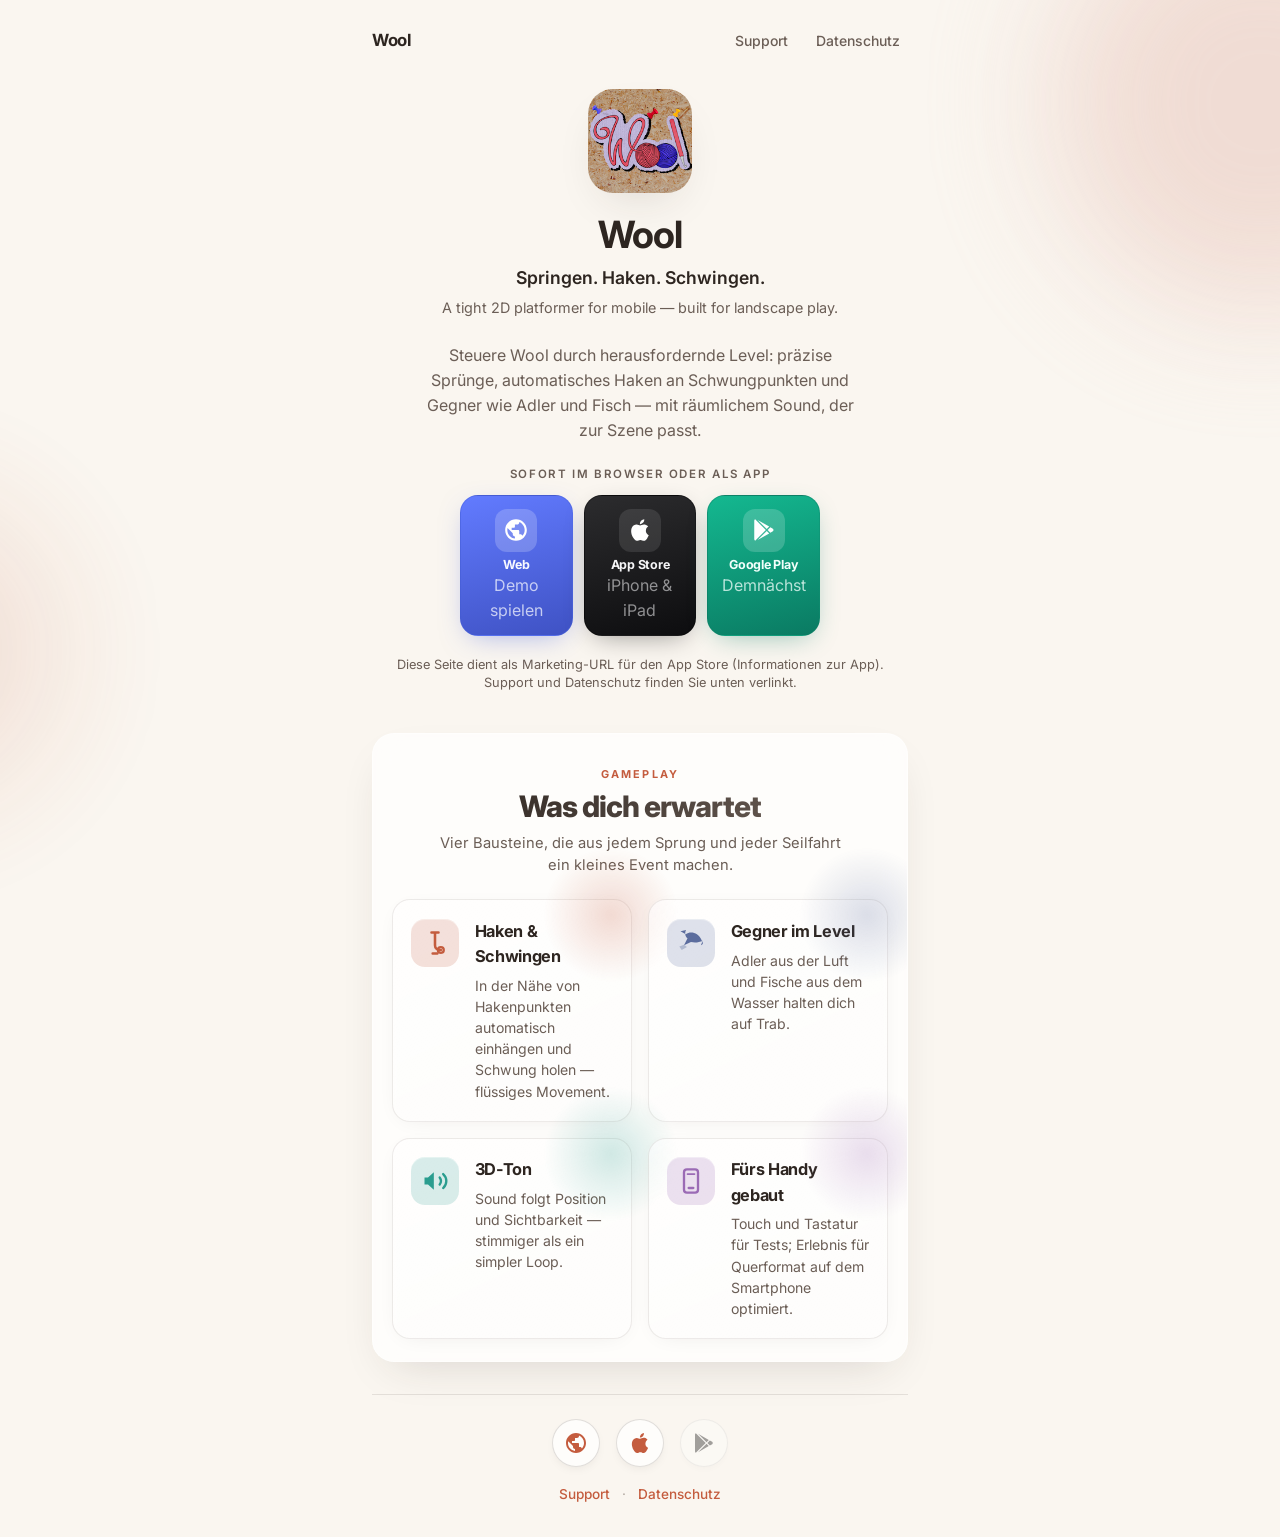
==== www/index.html @ fca40c14 "feat: ✨ Add initial marketing website structure and styles Introduced a new marketing website for th" ====
<!doctype html>
<html lang="de">
  <head>
    <meta charset="UTF-8" />
    <meta name="viewport" content="width=device-width, initial-scale=1.0" />
    <meta
      name="description"
      content="Wool — ein schneller 2D-Plattformer fürs Handy: springen, haken, schwingen. Offizielle Marketingseite mit Web-Demo, Support und Datenschutz."
    />
    <meta name="theme-color" content="#faf6f0" />
    <meta name="color-scheme" content="light dark" />
    <title>Wool — Mobile Plattformer</title>
    <link
      rel="canonical"
      href="https://wooly-wield-mobile-9b13c2.fh-muenster.io/"
    />
    <meta property="og:type" content="website" />
    <meta property="og:title" content="Wool — Mobile Plattformer" />
    <meta
      property="og:description"
      content="Springen, haken, schwingen: ein kompakter 2D-Plattformer für unterwegs — optimiert fürs Querformat."
    />
    <meta
      property="og:image"
      content="https://wooly-wield-mobile-9b13c2.fh-muenster.io/img/app-icon.png"
    />
    <meta
      property="og:url"
      content="https://wooly-wield-mobile-9b13c2.fh-muenster.io/"
    />
    <meta name="twitter:card" content="summary" />
    <link rel="icon" type="image/png" href="img/app-icon.png" />
    <link rel="apple-touch-icon" href="img/app-icon.png" />
    <link rel="preconnect" href="https://fonts.googleapis.com" />
    <link rel="preconnect" href="https://fonts.gstatic.com" crossorigin />
    <link
      href="https://fonts.googleapis.com/css2?family=Inter:wght@400;500;600;700&display=swap"
      rel="stylesheet"
    />
    <link rel="stylesheet" href="marketing.css" />
  </head>
  <body>
    <svg
      xmlns="http://www.w3.org/2000/svg"
      width="0"
      height="0"
      class="svg-defs"
      aria-hidden="true"
      focusable="false"
    >
      <symbol id="sym-web" viewBox="0 0 24 24">
        <path
          fill="currentColor"
          d="M12 2C6.48 2 2 6.48 2 12s4.48 10 10 10 10-4.48 10-10S17.52 2 12 2zm-1 17.93c-3.95-.49-7-3.85-7-7.93 0-.62.08-1.21.21-1.79L9 15v1c0 1.1.9 2 2 2v1.93zm6.9-2.54c-.26-.81-1-1.39-1.9-1.39h-1v-3c0-.55-.45-1-1-1H8v-2h2c.55 0 1-.45 1-1V7h2c1.1 0 2-.9 2-2v-.41c2.93 1.19 5 4.06 5 7.41 0 2.08-.8 3.97-2.1 5.39z"
        />
      </symbol>
      <symbol id="sym-apple" viewBox="0 0 24 24">
        <path
          fill="currentColor"
          d="M18.71 19.5c-.83 1.24-1.71 2.45-3.05 2.47-1.34.03-1.77-.79-3.29-.79-1.53 0-2 .77-3.27.82-1.31.05-2.3-1.32-3.14-2.53C4.25 17 2.94 12.45 4.7 9.39c.87-1.52 2.43-2.48 4.12-2.51 1.28-.02 2.5.87 3.29.87.78 0 2.26-1.07 3.81-.91.65.03 2.47.26 3.64 1.98-.09.06-2.17 1.28-2.15 3.81.03 3.02 2.65 4.03 2.68 4.04-.03.07-.42 1.44-1.38 2.83M13 3.5c.73-.83 1.94-1.46 2.94-1.5.13 1.17-.34 2.35-1.04 3.19-.69.85-1.83 1.51-2.95 1.42-.15-1.15.41-2.35 1.05-3.11z"
        />
      </symbol>
      <symbol id="sym-play" viewBox="0 0 24 24">
        <path
          fill="currentColor"
          d="M3 20.5V3.5C3 2.91 3.34 2.39 3.84 2.15L13.69 12 3.84 21.85C3.34 21.6 3 21.09 3 20.5zm13.81-5.38L6.05 21.34l8.49-8.49 2.27 2.27zm3.35-4.31c.34.27.59.69.59 1.19s-.22.9-.57 1.18l-2.29 1.32-2.5-2.5 2.5-2.5 2.27 1.31zM6.05 2.66l10.76 6.22-2.27 2.27-8.49-8.49z"
        />
      </symbol>
      <symbol id="sym-hook" viewBox="0 0 24 24">
        <path
          fill="none"
          stroke="currentColor"
          stroke-width="2.2"
          stroke-linecap="round"
          stroke-linejoin="round"
          d="M9 3h6M12 3v11c0 2.2 1.8 4 4 4h1M10 21h4"
        />
        <circle
          cx="17"
          cy="18"
          r="2.5"
          fill="none"
          stroke="currentColor"
          stroke-width="2"
        />
      </symbol>
      <symbol id="sym-bird" viewBox="0 0 24 24">
        <path
          fill="currentColor"
          d="M22 10c-3 1.5-6.5 2-10 1.2L6 14l3-6c-1.2-1-2-2.5-2-4.2 0-1.1.3-2.1.8-2.9L3 2l4.5 2.5C9 3.5 10.4 3 12 3c3.8 0 7 2.2 8.5 5.4.5 1 .9 2 1.5 2.9.6 1-.2 2.2-1.5 2.7z"
        />
        <path
          fill="currentColor"
          opacity="0.35"
          d="M2 15l4-1.5 2.5 2L4 18l-2-3z"
        />
      </symbol>
      <symbol id="sym-sound" viewBox="0 0 24 24">
        <path fill="currentColor" d="M11 4.5 6 9H3v6h3l5 4.5V4.5z" />
        <path
          fill="none"
          stroke="currentColor"
          stroke-width="2"
          stroke-linecap="round"
          d="M16 9a5 5 0 010 6M19 6a8 8 0 010 12"
        />
      </symbol>
      <symbol id="sym-phone" viewBox="0 0 24 24">
        <rect
          x="6"
          y="2"
          width="12"
          height="20"
          rx="2.5"
          fill="none"
          stroke="currentColor"
          stroke-width="2"
        />
        <line
          x1="10"
          y1="18"
          x2="14"
          y2="18"
          stroke="currentColor"
          stroke-width="2"
          stroke-linecap="round"
        />
        <line
          x1="9"
          y1="6"
          x2="15"
          y2="6"
          stroke="currentColor"
          stroke-width="1.5"
          stroke-linecap="round"
        />
      </symbol>
    </svg>
    <div class="bg-orbs" aria-hidden="true">
      <span class="orb"></span>
      <span class="orb"></span>
    </div>
    <div class="wrap">
      <header class="site-header">
        <span class="brand">Wool</span>
        <nav class="nav-mini" aria-label="Kurznavigation">
          <a href="/support-info/">Support</a>
          <a href="/privacy-policy/">Datenschutz</a>
        </nav>
      </header>

      <main>
        <section class="hero" aria-labelledby="hero-title">
          <img
            class="hero-icon"
            src="img/app-icon.png"
            width="180"
            height="180"
            alt="Wool App-Symbol"
          />
          <h1 id="hero-title">Wool</h1>
          <p class="tagline">Springen. Haken. Schwingen.</p>
          <p class="sub-en">
            A tight 2D platformer for mobile — built for landscape play.
          </p>
          <p class="lead">
            Steuere Wool durch herausfordernde Level: präzise Sprünge,
            automatisches Haken an Schwungpunkten und Gegner wie Adler und Fisch
            — mit räumlichem Sound, der zur Szene passt.
          </p>
          <div
            class="platform-strip"
            role="group"
            aria-label="Wool spielen oder laden"
          >
            <p class="platform-strip__caption">
              Sofort im Browser oder als App
            </p>
            <div class="platform-strip__grid">
              <a class="platform-tile platform-tile--web" href="/demo/">
                <span class="platform-tile__icon" aria-hidden="true">
                  <svg width="26" height="26" viewBox="0 0 24 24">
                    <use href="#sym-web" />
                  </svg>
                </span>
                <span class="platform-tile__name">Web</span>
                <span class="platform-tile__hint">Demo spielen</span>
              </a>
              <a
                class="platform-tile platform-tile--ios"
                href="https://apps.apple.com/de/app/wool/id6758386581"
                rel="noopener noreferrer"
                target="_blank"
                aria-label="Wool im App Store (öffnet neues Fenster)"
              >
                <span class="platform-tile__icon" aria-hidden="true">
                  <svg width="26" height="26" viewBox="0 0 24 24">
                    <use href="#sym-apple" />
                  </svg>
                </span>
                <span class="platform-tile__name">App Store</span>
                <span class="platform-tile__hint">iPhone &amp; iPad</span>
              </a>
              <button
                type="button"
                class="platform-tile platform-tile--play js-play-soon"
                aria-label="Google Play: demnächst verfügbar"
              >
                <span class="platform-tile__icon" aria-hidden="true">
                  <svg width="26" height="26" viewBox="0 0 24 24">
                    <use href="#sym-play" />
                  </svg>
                </span>
                <span class="platform-tile__name">Google Play</span>
                <span class="platform-tile__hint">Demnächst</span>
              </button>
            </div>
          </div>
          <p class="store-note">
            Diese Seite dient als Marketing-URL für den App Store (Informationen
            zur App). Support und Datenschutz finden Sie unten verlinkt.
          </p>
        </section>

        <section
          class="section features-section"
          aria-labelledby="features-title"
        >
          <header class="features-head">
            <span class="features-kicker">Gameplay</span>
            <h2 id="features-title">Was dich erwartet</h2>
            <p class="features-lead">
              Vier Bausteine, die aus jedem Sprung und jeder Seilfahrt ein
              kleines Event machen.
            </p>
          </header>
          <ul class="feature-grid">
            <li class="feature-card feature-card--swing">
              <div class="feature-card__glow" aria-hidden="true"></div>
              <div class="feature-card__icon" aria-hidden="true">
                <svg width="28" height="28" viewBox="0 0 24 24">
                  <use href="#sym-hook" />
                </svg>
              </div>
              <div class="feature-card__body">
                <h3>Haken &amp; Schwingen</h3>
                <p>
                  In der Nähe von Hakenpunkten automatisch einhängen und Schwung
                  holen — flüssiges Movement.
                </p>
              </div>
            </li>
            <li class="feature-card feature-card--foe">
              <div class="feature-card__glow" aria-hidden="true"></div>
              <div class="feature-card__icon" aria-hidden="true">
                <svg width="28" height="28" viewBox="0 0 24 24">
                  <use href="#sym-bird" />
                </svg>
              </div>
              <div class="feature-card__body">
                <h3>Gegner im Level</h3>
                <p>
                  Adler aus der Luft und Fische aus dem Wasser halten dich auf
                  Trab.
                </p>
              </div>
            </li>
            <li class="feature-card feature-card--audio">
              <div class="feature-card__glow" aria-hidden="true"></div>
              <div class="feature-card__icon" aria-hidden="true">
                <svg width="28" height="28" viewBox="0 0 24 24">
                  <use href="#sym-sound" />
                </svg>
              </div>
              <div class="feature-card__body">
                <h3>3D-Ton</h3>
                <p>
                  Sound folgt Position und Sichtbarkeit — stimmiger als ein
                  simpler Loop.
                </p>
              </div>
            </li>
            <li class="feature-card feature-card--touch">
              <div class="feature-card__glow" aria-hidden="true"></div>
              <div class="feature-card__icon" aria-hidden="true">
                <svg width="28" height="28" viewBox="0 0 24 24">
                  <use href="#sym-phone" />
                </svg>
              </div>
              <div class="feature-card__body">
                <h3>Fürs Handy gebaut</h3>
                <p>
                  Touch und Tastatur für Tests; Erlebnis für Querformat auf dem
                  Smartphone optimiert.
                </p>
              </div>
            </li>
          </ul>
        </section>
      </main>

      <footer class="site-footer">
        <nav class="footer-stores" aria-label="Demo und Stores">
          <a class="footer-icon-link" href="/demo/" aria-label="Web-Demo">
            <svg width="24" height="24" viewBox="0 0 24 24" aria-hidden="true">
              <use href="#sym-web" />
            </svg>
          </a>
          <a
            class="footer-icon-link"
            href="https://apps.apple.com/de/app/wool/id6758386581"
            rel="noopener noreferrer"
            target="_blank"
            aria-label="App Store"
          >
            <svg width="24" height="24" viewBox="0 0 24 24" aria-hidden="true">
              <use href="#sym-apple" />
            </svg>
          </a>
          <button
            type="button"
            class="footer-icon-link footer-icon-link--disabled js-play-soon"
            aria-label="Google Play: demnächst"
          >
            <svg width="24" height="24" viewBox="0 0 24 24" aria-hidden="true">
              <use href="#sym-play" />
            </svg>
          </button>
        </nav>
        <p class="footer-meta">
          <a href="/support-info/">Support</a>
          <span class="sep">·</span>
          <a href="/privacy-policy/">Datenschutz</a>
        </p>
      </footer>
    </div>

    <dialog id="play-soon-pop" class="popover-soon">
      <p class="popover-soon__title">Coming soon</p>
      <p class="popover-soon__text">
        Die Android-Version auf Google Play folgt.
      </p>
      <form method="dialog">
        <button type="submit" class="btn btn-primary popover-soon__close">
          OK
        </button>
      </form>
    </dialog>
    <script>
      (function () {
        var dlg = document.getElementById("play-soon-pop");
        if (!dlg || typeof dlg.showModal !== "function") return;
        document.querySelectorAll(".js-play-soon").forEach(function (btn) {
          btn.addEventListener("click", function () {
            dlg.showModal();
          });
        });
      })();
    </script>
  </body>
</html>
---- www/marketing.css ----
:root {
    --wool-cream: #faf6f0;
    --wool-blush: #f3e8dc;
    --wool-rose: #e8c4b8;
    --wool-deep: #2d2520;
    --wool-muted: #6b5e56;
    --accent: #c45c3e;
    --accent-soft: rgba(196, 92, 62, 0.12);
    --card-bg: rgba(255, 255, 255, 0.72);
    --orb-a: rgba(232, 196, 184, 0.55);
    --orb-b: rgba(196, 92, 62, 0.15);
    --font: "Inter", -apple-system, BlinkMacSystemFont, "Segoe UI", Roboto, Helvetica, Arial, sans-serif;
    --radius-lg: 22px;
    --radius-md: 14px;
    --shadow: 0 18px 48px -20px rgba(45, 37, 32, 0.18);
    --content-max: 36rem;
    --tap-min: 2.75rem;
}

@media (prefers-color-scheme: dark) {
    :root {
        --wool-cream: #1a1614;
        --wool-blush: #252019;
        --wool-rose: #3d322c;
        --wool-deep: #f2ebe4;
        --wool-muted: #a8988e;
        --accent: #e07a5f;
        --accent-soft: rgba(224, 122, 95, 0.15);
        --card-bg: rgba(40, 34, 30, 0.75);
        --orb-a: rgba(224, 122, 95, 0.12);
        --orb-b: rgba(255, 220, 200, 0.06);
        --shadow: 0 20px 50px -18px rgba(0, 0, 0, 0.45);
    }
}

*,
*::before,
*::after {
    box-sizing: border-box;
}

html {
    scroll-behavior: smooth;
}

@media (prefers-reduced-motion: reduce) {
    html {
        scroll-behavior: auto;
    }

    .bg-orbs .orb {
        animation: none;
    }
}

body {
    margin: 0;
    font-family: var(--font);
    color: var(--wool-deep);
    background: var(--wool-cream);
    min-height: 100vh;
    line-height: 1.55;
    -webkit-font-smoothing: antialiased;
}

.bg-orbs {
    position: fixed;
    inset: 0;
    z-index: 0;
    overflow: hidden;
    pointer-events: none;
}

.bg-orbs .orb {
    position: absolute;
    border-radius: 50%;
    filter: blur(64px);
    opacity: 0.9;
}

.bg-orbs .orb:nth-child(1) {
    width: min(90vw, 420px);
    height: min(90vw, 420px);
    background: var(--orb-a);
    top: -12%;
    right: -15%;
}

.bg-orbs .orb:nth-child(2) {
    width: min(70vw, 320px);
    height: min(70vw, 320px);
    background: var(--orb-b);
    bottom: 10%;
    left: -20%;
}

@media (prefers-reduced-motion: no-preference) {
    .bg-orbs .orb:nth-child(1) {
        animation: drift 22s ease-in-out infinite alternate;
    }

    .bg-orbs .orb:nth-child(2) {
        animation: drift 28s ease-in-out infinite alternate-reverse;
    }
}

@keyframes drift {
    from {
        transform: translate(0, 0) scale(1);
    }

    to {
        transform: translate(24px, 18px) scale(1.05);
    }
}

.wrap {
    position: relative;
    z-index: 1;
    max-width: var(--content-max);
    margin: 0 auto;
    padding: max(1.25rem, env(safe-area-inset-top)) 1.25rem max(2rem, env(safe-area-inset-bottom));
}

.site-header {
    display: flex;
    align-items: center;
    justify-content: space-between;
    gap: 1rem;
    margin-bottom: 2rem;
    padding-top: 0.25rem;
}

.brand {
    font-weight: 700;
    font-size: 1.05rem;
    letter-spacing: -0.02em;
    color: var(--wool-deep);
}

.nav-mini {
    display: flex;
    gap: 0.75rem;
    flex-wrap: wrap;
    justify-content: flex-end;
}

.nav-mini a {
    font-size: 0.875rem;
    font-weight: 500;
    color: var(--wool-muted);
    text-decoration: none;
    padding: 0.35rem 0.5rem;
    border-radius: 8px;
}

.nav-mini a:hover,
.nav-mini a:focus-visible {
    color: var(--accent);
    background: var(--accent-soft);
    outline: none;
}

.hero {
    text-align: center;
    margin-bottom: 2.5rem;
}

.hero-icon {
    width: 104px;
    height: 104px;
    border-radius: 24%;
    box-shadow: var(--shadow), 0 0 0 1px rgba(255, 255, 255, 0.35) inset;
    margin: 0 auto 1.25rem;
    display: block;
    object-fit: cover;
}

.hero h1 {
    margin: 0 0 0.5rem;
    font-size: clamp(1.85rem, 5.5vw, 2.35rem);
    font-weight: 700;
    letter-spacing: -0.03em;
    line-height: 1.15;
}

.hero .tagline {
    margin: 0 0 0.35rem;
    font-size: 1.1rem;
    font-weight: 600;
    color: var(--wool-deep);
}

.hero .sub-en {
    margin: 0 0 1.5rem;
    font-size: 0.9rem;
    color: var(--wool-muted);
    font-weight: 400;
}

.hero .lead {
    margin: 0 auto 1.5rem;
    max-width: 28rem;
    font-size: 1rem;
    color: var(--wool-muted);
}

.platform-strip {
    width: 100%;
    max-width: 22.5rem;
    margin: 0 auto;
}

.platform-strip__caption {
    margin: 0 0 0.65rem;
    text-align: center;
    font-size: 0.72rem;
    font-weight: 600;
    letter-spacing: 0.14em;
    text-transform: uppercase;
    color: var(--wool-muted);
}

.platform-strip__grid {
    display: grid;
    grid-template-columns: repeat(3, minmax(0, 1fr));
    gap: 0.55rem;
}

@media (min-width: 380px) {
    .platform-strip__grid {
        gap: 0.7rem;
    }
}

.platform-tile {
    position: relative;
    display: flex;
    flex-direction: column;
    align-items: center;
    justify-content: flex-start;
    text-align: center;
    min-height: 6.75rem;
    padding: 0.85rem 0.35rem 0.75rem;
    border-radius: 18px;
    text-decoration: none;
    font: inherit;
    cursor: pointer;
    transition: transform 0.18s ease, box-shadow 0.18s ease, border-color 0.18s ease;
}

.platform-tile:hover {
    transform: translateY(-2px);
}

.platform-tile:focus-visible {
    outline: 2px solid var(--accent);
    outline-offset: 3px;
}

.platform-tile--web {
    border: 1px solid rgba(72, 98, 220, 0.45);
    background: linear-gradient(165deg, #627bff 0%, #3f52c4 100%);
    color: #f8f9ff;
    box-shadow: 0 8px 28px -10px rgba(72, 98, 220, 0.5);
}

.platform-tile--web:hover {
    box-shadow: 0 14px 34px -8px rgba(72, 98, 220, 0.55);
    border-color: rgba(255, 255, 255, 0.35);
}

.platform-tile--web .platform-tile__hint {
    color: rgba(248, 249, 255, 0.72);
}

.platform-tile--web .platform-tile__icon {
    background: rgba(255, 255, 255, 0.2);
    color: #fff;
}

.platform-tile--ios {
    border: 1px solid rgba(0, 0, 0, 0.35);
    background: linear-gradient(165deg, #2c2c2e 0%, #0d0d0f 100%);
    color: #f5f5f7;
    box-shadow: 0 8px 28px -10px rgba(0, 0, 0, 0.45);
}

.platform-tile--ios:hover {
    border-color: rgba(255, 255, 255, 0.2);
    box-shadow: 0 14px 36px -8px rgba(0, 0, 0, 0.55);
}

.platform-tile--ios .platform-tile__hint {
    color: rgba(245, 245, 247, 0.55);
}

.platform-tile--ios .platform-tile__icon {
    background: rgba(255, 255, 255, 0.1);
    color: #fff;
}

.platform-tile--play {
    border: 1px solid rgba(14, 130, 102, 0.45);
    background: linear-gradient(165deg, #14b890 0%, #0a7a62 100%);
    color: #f2fffb;
    box-shadow: 0 8px 28px -10px rgba(10, 122, 98, 0.48);
}

.platform-tile--play:hover {
    box-shadow: 0 14px 34px -8px rgba(10, 122, 98, 0.55);
    border-color: rgba(255, 255, 255, 0.32);
}

.platform-tile--play .platform-tile__hint {
    color: rgba(242, 255, 251, 0.75);
}

.platform-tile--play .platform-tile__icon {
    background: rgba(255, 255, 255, 0.18);
    color: #fff;
}

@media (prefers-color-scheme: dark) {
    .platform-tile--web {
        border-color: rgba(130, 155, 255, 0.35);
        background: linear-gradient(165deg, #556dff 0%, #3849b8 100%);
        box-shadow: 0 10px 32px -10px rgba(40, 60, 180, 0.55);
    }

    .platform-tile--play {
        border-color: rgba(46, 200, 160, 0.4);
        background: linear-gradient(165deg, #16c498 0%, #0a8f72 100%);
        box-shadow: 0 10px 32px -10px rgba(8, 100, 80, 0.5);
    }
}

.platform-tile__icon {
    display: flex;
    align-items: center;
    justify-content: center;
    width: 2.65rem;
    height: 2.65rem;
    margin-bottom: 0.4rem;
    border-radius: 12px;
}

.platform-tile__icon svg {
    display: block;
}

.platform-tile__name {
    display: block;
    font-size: 0.78rem;
    font-weight: 700;
    letter-spacing: -0.02em;
    line-height: 1.2;
}

button.platform-tile {
    appearance: none;
    -webkit-appearance: none;
}

.btn {
    display: inline-flex;
    align-items: center;
    justify-content: center;
    min-height: var(--tap-min);
    padding: 0.65rem 1.35rem;
    font-family: inherit;
    font-size: 1rem;
    font-weight: 600;
    border-radius: var(--radius-md);
    text-decoration: none;
    border: none;
    cursor: pointer;
    transition: transform 0.15s ease, box-shadow 0.15s ease, background 0.15s ease;
}

.btn:focus-visible {
    outline: 2px solid var(--accent);
    outline-offset: 3px;
}

.btn-primary {
    background: var(--accent);
    color: #fff;
    box-shadow: 0 8px 24px -8px rgba(196, 92, 62, 0.55);
}

.btn-primary:hover {
    filter: brightness(1.06);
    transform: translateY(-1px);
}

.btn-secondary {
    background: var(--card-bg);
    color: var(--wool-deep);
    border: 1px solid rgba(107, 94, 86, 0.2);
    backdrop-filter: blur(10px);
}

.btn-secondary:hover {
    border-color: var(--accent);
    color: var(--accent);
}

.popover-soon {
    max-width: min(90vw, 300px);
    padding: 1.35rem 1.25rem 1.25rem;
    border: none;
    border-radius: var(--radius-md);
    box-shadow: var(--shadow);
    background: var(--card-bg);
    color: var(--wool-deep);
    margin: auto;
}

.popover-soon::backdrop {
    background: rgba(0, 0, 0, 0.42);
}

.popover-soon__title {
    margin: 0 0 0.5rem;
    font-size: 1.2rem;
    font-weight: 700;
    letter-spacing: -0.02em;
}

.popover-soon__text {
    margin: 0 0 1.15rem;
    font-size: 0.95rem;
    color: var(--wool-muted);
    line-height: 1.45;
}

.popover-soon form {
    margin: 0;
}

.popover-soon__close {
    width: 100%;
}

.svg-defs {
    position: absolute;
    width: 0;
    height: 0;
    overflow: hidden;
}

.section {
    background: var(--card-bg);
    backdrop-filter: blur(14px);
    border-radius: var(--radius-lg);
    padding: 1.5rem 1.35rem;
    margin-bottom: 1.25rem;
    box-shadow: var(--shadow);
    border: 1px solid rgba(255, 255, 255, 0.45);
}

@media (prefers-color-scheme: dark) {
    .section {
        border-color: rgba(255, 255, 255, 0.06);
    }
}

.features-section {
    padding: 1.65rem 1.2rem 1.35rem;
    overflow: hidden;
}

.features-head {
    text-align: center;
    margin-bottom: 1.45rem;
    max-width: 26rem;
    margin-left: auto;
    margin-right: auto;
}

.features-kicker {
    display: inline-block;
    font-size: 0.68rem;
    font-weight: 700;
    letter-spacing: 0.2em;
    text-transform: uppercase;
    color: var(--accent);
    margin-bottom: 0.45rem;
}

.features-head h2 {
    margin: 0 0 0.55rem;
    font-size: clamp(1.45rem, 4.5vw, 1.85rem);
    font-weight: 800;
    letter-spacing: -0.035em;
    line-height: 1.12;
    background: linear-gradient(120deg, var(--wool-deep) 0%, var(--wool-muted) 100%);
    -webkit-background-clip: text;
    background-clip: text;
    color: transparent;
}

@media (prefers-color-scheme: dark) {
    .features-head h2 {
        background: linear-gradient(120deg, #fff 0%, var(--wool-muted) 100%);
        -webkit-background-clip: text;
        background-clip: text;
    }
}

.features-lead {
    margin: 0;
    font-size: 0.92rem;
    line-height: 1.5;
    color: var(--wool-muted);
}

.feature-grid {
    list-style: none;
    margin: 0;
    padding: 0;
    display: grid;
    gap: 0.85rem;
    grid-template-columns: 1fr;
}

@media (min-width: 520px) {
    .feature-grid {
        grid-template-columns: 1fr 1fr;
        gap: 1rem;
    }
}

.feature-card {
    --card-accent: var(--accent);
    --card-accent-soft: var(--accent-soft);
    position: relative;
    display: flex;
    gap: 1rem;
    align-items: flex-start;
    padding: 1.15rem 1.1rem 1.2rem;
    border-radius: 18px;
    border: 1px solid rgba(107, 94, 86, 0.12);
    background: linear-gradient(155deg, rgba(255, 255, 255, 0.55) 0%, rgba(255, 255, 255, 0.12) 100%);
    box-shadow: 0 4px 24px -12px rgba(45, 37, 32, 0.12);
    transition: transform 0.2s ease, box-shadow 0.2s ease, border-color 0.2s ease;
}

@media (prefers-color-scheme: dark) {
    .feature-card {
        border-color: rgba(255, 255, 255, 0.08);
        background: linear-gradient(155deg, rgba(50, 44, 40, 0.9) 0%, rgba(30, 26, 24, 0.5) 100%);
        box-shadow: 0 8px 32px -16px rgba(0, 0, 0, 0.35);
    }
}

.feature-card--swing {
    --card-accent: #c45c3e;
    --card-accent-soft: rgba(196, 92, 62, 0.18);
}

.feature-card--foe {
    --card-accent: #5c6d9e;
    --card-accent-soft: rgba(92, 109, 158, 0.2);
}

.feature-card--audio {
    --card-accent: #2a9d8f;
    --card-accent-soft: rgba(42, 157, 143, 0.18);
}

.feature-card--touch {
    --card-accent: #9b6bb5;
    --card-accent-soft: rgba(155, 107, 181, 0.2);
}

@media (prefers-color-scheme: dark) {
    .feature-card--swing {
        --card-accent: #e07a5f;
        --card-accent-soft: rgba(224, 122, 95, 0.2);
    }

    .feature-card--foe {
        --card-accent: #8fa3d9;
        --card-accent-soft: rgba(143, 163, 217, 0.18);
    }

    .feature-card--audio {
        --card-accent: #4ecdc4;
        --card-accent-soft: rgba(78, 205, 196, 0.15);
    }

    .feature-card--touch {
        --card-accent: #c9a0dc;
        --card-accent-soft: rgba(201, 160, 220, 0.18);
    }
}

.feature-card__glow {
    position: absolute;
    pointer-events: none;
    width: 140px;
    height: 140px;
    top: -55px;
    right: -50px;
    background: radial-gradient(circle at center, var(--card-accent) 0%, transparent 68%);
    opacity: 0.22;
    filter: blur(2px);
}

.feature-card:hover {
    transform: translateY(-3px);
    box-shadow: 0 14px 36px -14px rgba(45, 37, 32, 0.18);
    border-color: color-mix(in srgb, var(--card-accent) 35%, transparent);
}

@media (prefers-color-scheme: dark) {
    .feature-card:hover {
        box-shadow: 0 18px 40px -12px rgba(0, 0, 0, 0.45);
    }
}

.feature-card__icon {
    flex-shrink: 0;
    width: 3rem;
    height: 3rem;
    border-radius: 14px;
    display: flex;
    align-items: center;
    justify-content: center;
    background: var(--card-accent-soft);
    color: var(--card-accent);
    box-shadow: inset 0 1px 0 rgba(255, 255, 255, 0.35);
}

@media (prefers-color-scheme: dark) {
    .feature-card__icon {
        box-shadow: inset 0 1px 0 rgba(255, 255, 255, 0.06);
    }
}

.feature-card__icon svg {
    display: block;
}

.feature-card__body {
    min-width: 0;
}

.feature-card__body h3 {
    margin: 0 0 0.35rem;
    font-size: 1.02rem;
    font-weight: 700;
    letter-spacing: -0.02em;
    color: var(--wool-deep);
}

.feature-card__body p {
    margin: 0;
    font-size: 0.88rem;
    line-height: 1.5;
    color: var(--wool-muted);
}

.store-note {
    margin: 1.25rem 0 0;
    font-size: 0.8rem;
    color: var(--wool-muted);
    text-align: center;
    line-height: 1.45;
}

.site-footer {
    display: flex;
    flex-direction: column;
    align-items: center;
    margin-top: 2rem;
    padding-top: 1.5rem;
    border-top: 1px solid rgba(107, 94, 86, 0.15);
    text-align: center;
    font-size: 0.85rem;
    color: var(--wool-muted);
}

.footer-stores {
    display: flex;
    flex-wrap: wrap;
    align-items: center;
    justify-content: center;
    gap: 1rem;
    margin-bottom: 1.1rem;
}

.footer-icon-link {
    display: inline-flex;
    align-items: center;
    justify-content: center;
    width: 3rem;
    height: 3rem;
    padding: 0;
    border-radius: 50%;
    background: var(--card-bg);
    border: 1px solid rgba(107, 94, 86, 0.2);
    color: var(--wool-deep);
    text-decoration: none;
    box-shadow: 0 4px 14px -8px rgba(45, 37, 32, 0.2);
    transition: border-color 0.15s ease, color 0.15s ease, transform 0.15s ease;
}

.footer-icon-link:hover {
    border-color: var(--accent);
    color: var(--accent);
    transform: translateY(-2px);
}

.footer-icon-link:focus-visible {
    outline: 2px solid var(--accent);
    outline-offset: 3px;
}

.footer-icon-link svg {
    display: block;
}

.footer-icon-link--disabled {
    opacity: 0.42;
    filter: grayscale(1);
    cursor: pointer;
    font: inherit;
}

.footer-icon-link--disabled:hover {
    opacity: 0.58;
    color: var(--wool-muted);
    transform: none;
}

.footer-meta {
    margin: 0;
    width: 100%;
    text-align: center;
}

.site-footer a {
    color: var(--accent);
    font-weight: 500;
    text-decoration: none;
}

.site-footer a:hover {
    text-decoration: underline;
}

.site-footer .sep {
    margin: 0 0.5rem;
    opacity: 0.5;
}

@media (prefers-reduced-motion: reduce) {
    .btn:hover,
    .btn-primary:hover,
    .footer-icon-link:hover,
    .feature-card:hover,
    .platform-tile:hover {
        transform: none;
    }
}
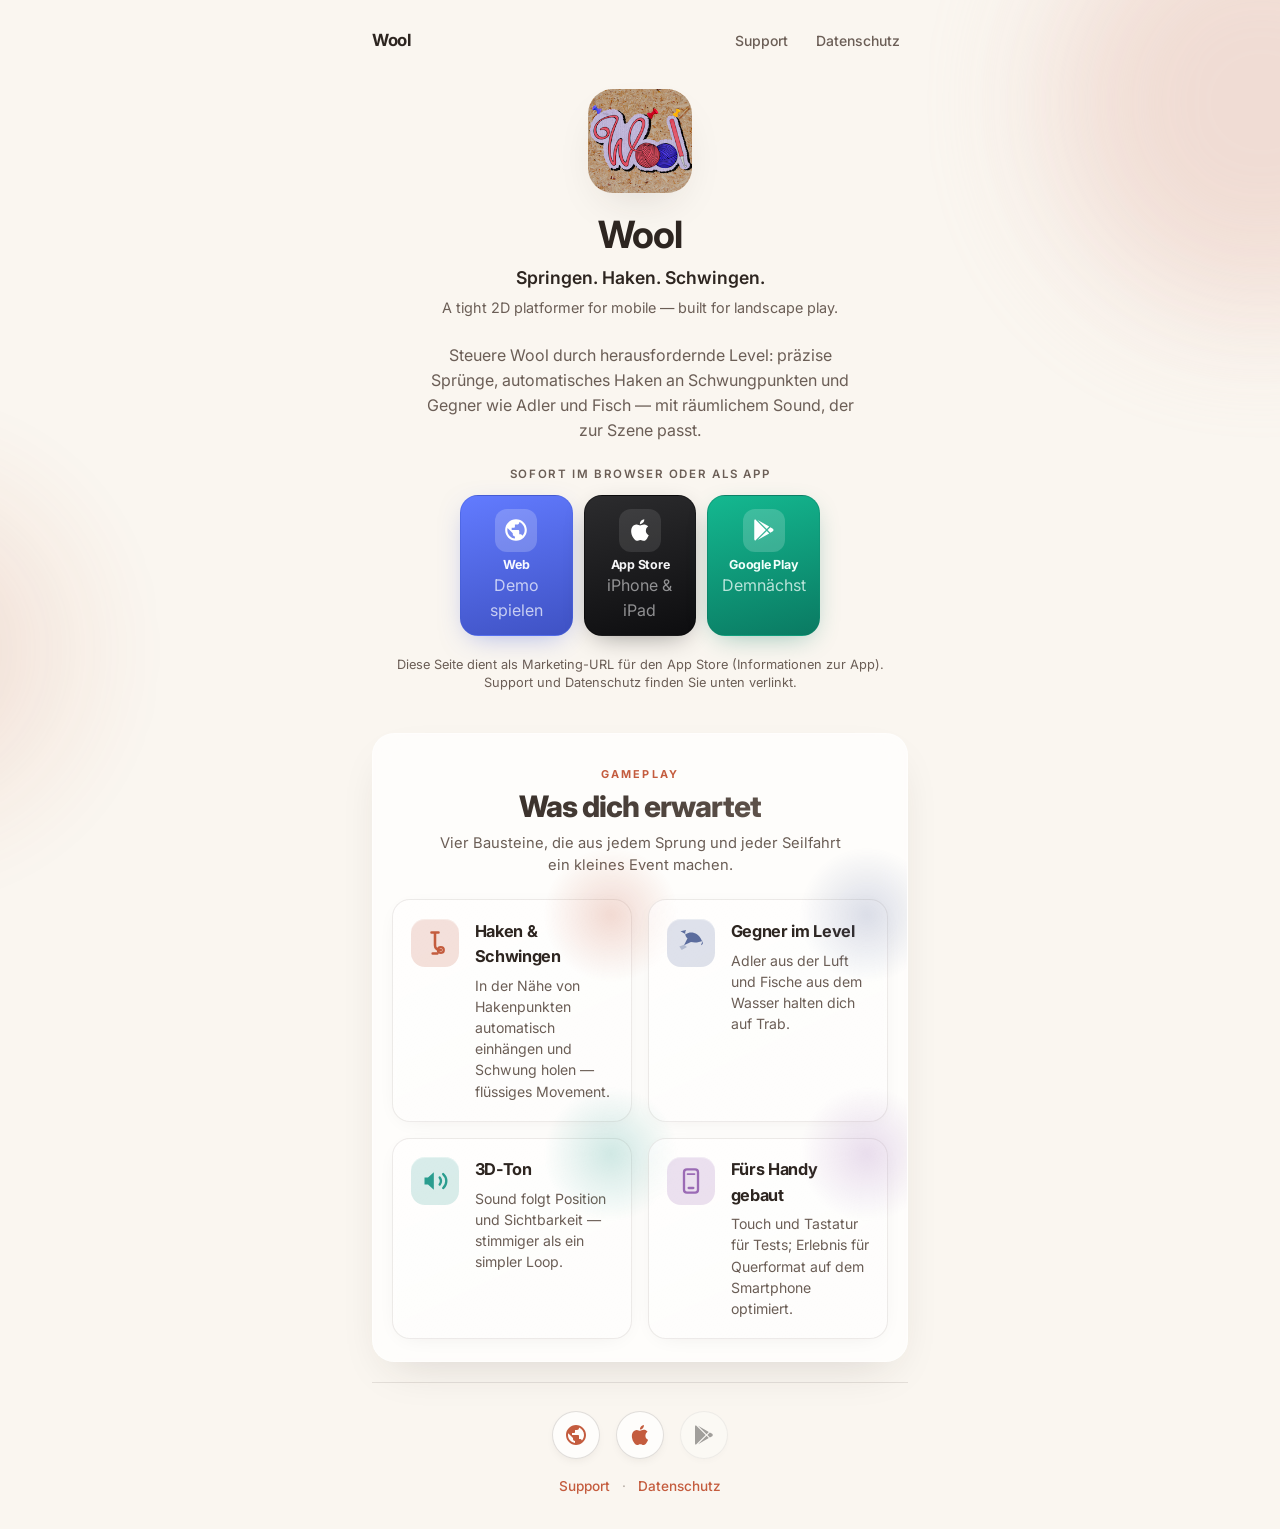
==== commit bf27c7e3: "feat: ✨ Revise website structure and enhance privacy and support pages Updated the marketing website" ====
--- a/www/index.html
+++ b/www/index.html
@@ -142,7 +142,7 @@
     </div>
     <div class="wrap">
       <header class="site-header">
-        <span class="brand">Wool</span>
+            <a href="/" class="brand">Wool</a>
         <nav class="nav-mini" aria-label="Kurznavigation">
           <a href="/support-info/">Support</a>
           <a href="/privacy-policy/">Datenschutz</a>
--- a/www/marketing.css
+++ b/www/marketing.css
@@ -40,6 +40,7 @@
 }
 
 html {
+    height: 100%;
     scroll-behavior: smooth;
 }
 
@@ -58,9 +59,29 @@
     font-family: var(--font);
     color: var(--wool-deep);
     background: var(--wool-cream);
-    min-height: 100vh;
+    min-height: 100%;
+    min-height: 100dvh;
+    display: flex;
+    flex-direction: column;
     line-height: 1.55;
     -webkit-font-smoothing: antialiased;
+}
+
+.wrap {
+    position: relative;
+    z-index: 1;
+    flex: 1 0 auto;
+    display: flex;
+    flex-direction: column;
+    width: 100%;
+    max-width: var(--content-max);
+    margin: 0 auto;
+    box-sizing: border-box;
+    padding: max(1.25rem, env(safe-area-inset-top)) 1.25rem max(2rem, env(safe-area-inset-bottom));
+}
+
+.wrap > main {
+    flex: 1 1 auto;
 }
 
 .bg-orbs {
@@ -114,14 +135,6 @@
     }
 }
 
-.wrap {
-    position: relative;
-    z-index: 1;
-    max-width: var(--content-max);
-    margin: 0 auto;
-    padding: max(1.25rem, env(safe-area-inset-top)) 1.25rem max(2rem, env(safe-area-inset-bottom));
-}
-
 .site-header {
     display: flex;
     align-items: center;
@@ -129,6 +142,7 @@
     gap: 1rem;
     margin-bottom: 2rem;
     padding-top: 0.25rem;
+    flex-shrink: 0;
 }
 
 .brand {
@@ -136,6 +150,15 @@
     font-size: 1.05rem;
     letter-spacing: -0.02em;
     color: var(--wool-deep);
+}
+
+a.brand {
+    text-decoration: none;
+    color: inherit;
+}
+
+a.brand:hover {
+    color: var(--accent);
 }
 
 .nav-mini {
@@ -675,12 +698,13 @@
     display: flex;
     flex-direction: column;
     align-items: center;
-    margin-top: 2rem;
-    padding-top: 1.5rem;
+    margin-top: auto;
+    padding-top: 1.75rem;
     border-top: 1px solid rgba(107, 94, 86, 0.15);
     text-align: center;
     font-size: 0.85rem;
     color: var(--wool-muted);
+    flex-shrink: 0;
 }
 
 .footer-stores {
@@ -766,3 +790,104 @@
         transform: none;
     }
 }
+
+/* Support & privacy (subpages) */
+main .legal-card {
+    max-width: 28rem;
+    margin-left: auto;
+    margin-right: auto;
+}
+
+.legal-card {
+    background: var(--card-bg);
+    backdrop-filter: blur(14px);
+    border-radius: 22px;
+    padding: 2rem 1.5rem;
+    border: 1px solid rgba(255, 255, 255, 0.45);
+    box-shadow: var(--shadow);
+}
+
+@media (prefers-color-scheme: dark) {
+    .legal-card {
+        border-color: rgba(255, 255, 255, 0.06);
+    }
+}
+
+.legal-card h1 {
+    margin: 0 0 0.5rem;
+    font-size: clamp(1.5rem, 4vw, 1.85rem);
+    font-weight: 800;
+    letter-spacing: -0.03em;
+    line-height: 1.15;
+    color: var(--wool-deep);
+    text-align: center;
+}
+
+.legal-lead {
+    margin: 0 0 1.5rem;
+    text-align: center;
+    font-size: 0.95rem;
+    line-height: 1.55;
+    color: var(--wool-muted);
+}
+
+.legal-panel {
+    text-align: left;
+    padding: 1.25rem 1.2rem;
+    border-radius: 16px;
+    border: 1px solid rgba(107, 94, 86, 0.12);
+    background: linear-gradient(165deg, rgba(255, 255, 255, 0.55) 0%, rgba(255, 255, 255, 0.12) 100%);
+}
+
+@media (prefers-color-scheme: dark) {
+    .legal-panel {
+        border-color: rgba(255, 255, 255, 0.08);
+        background: linear-gradient(165deg, rgba(50, 44, 40, 0.88) 0%, rgba(28, 24, 22, 0.55) 100%);
+    }
+}
+
+.legal-label {
+    font-size: 0.68rem;
+    font-weight: 700;
+    letter-spacing: 0.14em;
+    text-transform: uppercase;
+    color: var(--wool-muted);
+    margin-bottom: 0.3rem;
+}
+
+.legal-value {
+    font-size: 1rem;
+    font-weight: 500;
+    color: var(--wool-deep);
+    margin-bottom: 1.15rem;
+    line-height: 1.45;
+}
+
+.legal-value:last-child {
+    margin-bottom: 0;
+}
+
+.legal-value a {
+    color: var(--accent);
+    font-weight: 600;
+    text-decoration: none;
+}
+
+.legal-value a:hover {
+    text-decoration: underline;
+}
+
+.legal-card--policy h1 {
+    text-align: left;
+    margin-bottom: 0.85rem;
+    padding-bottom: 0.85rem;
+    border-bottom: 1px solid rgba(107, 94, 86, 0.12);
+}
+
+.legal-card--policy .legal-lead {
+    text-align: left;
+}
+
+.legal-card--policy .legal-panel {
+    margin-top: 0.25rem;
+}
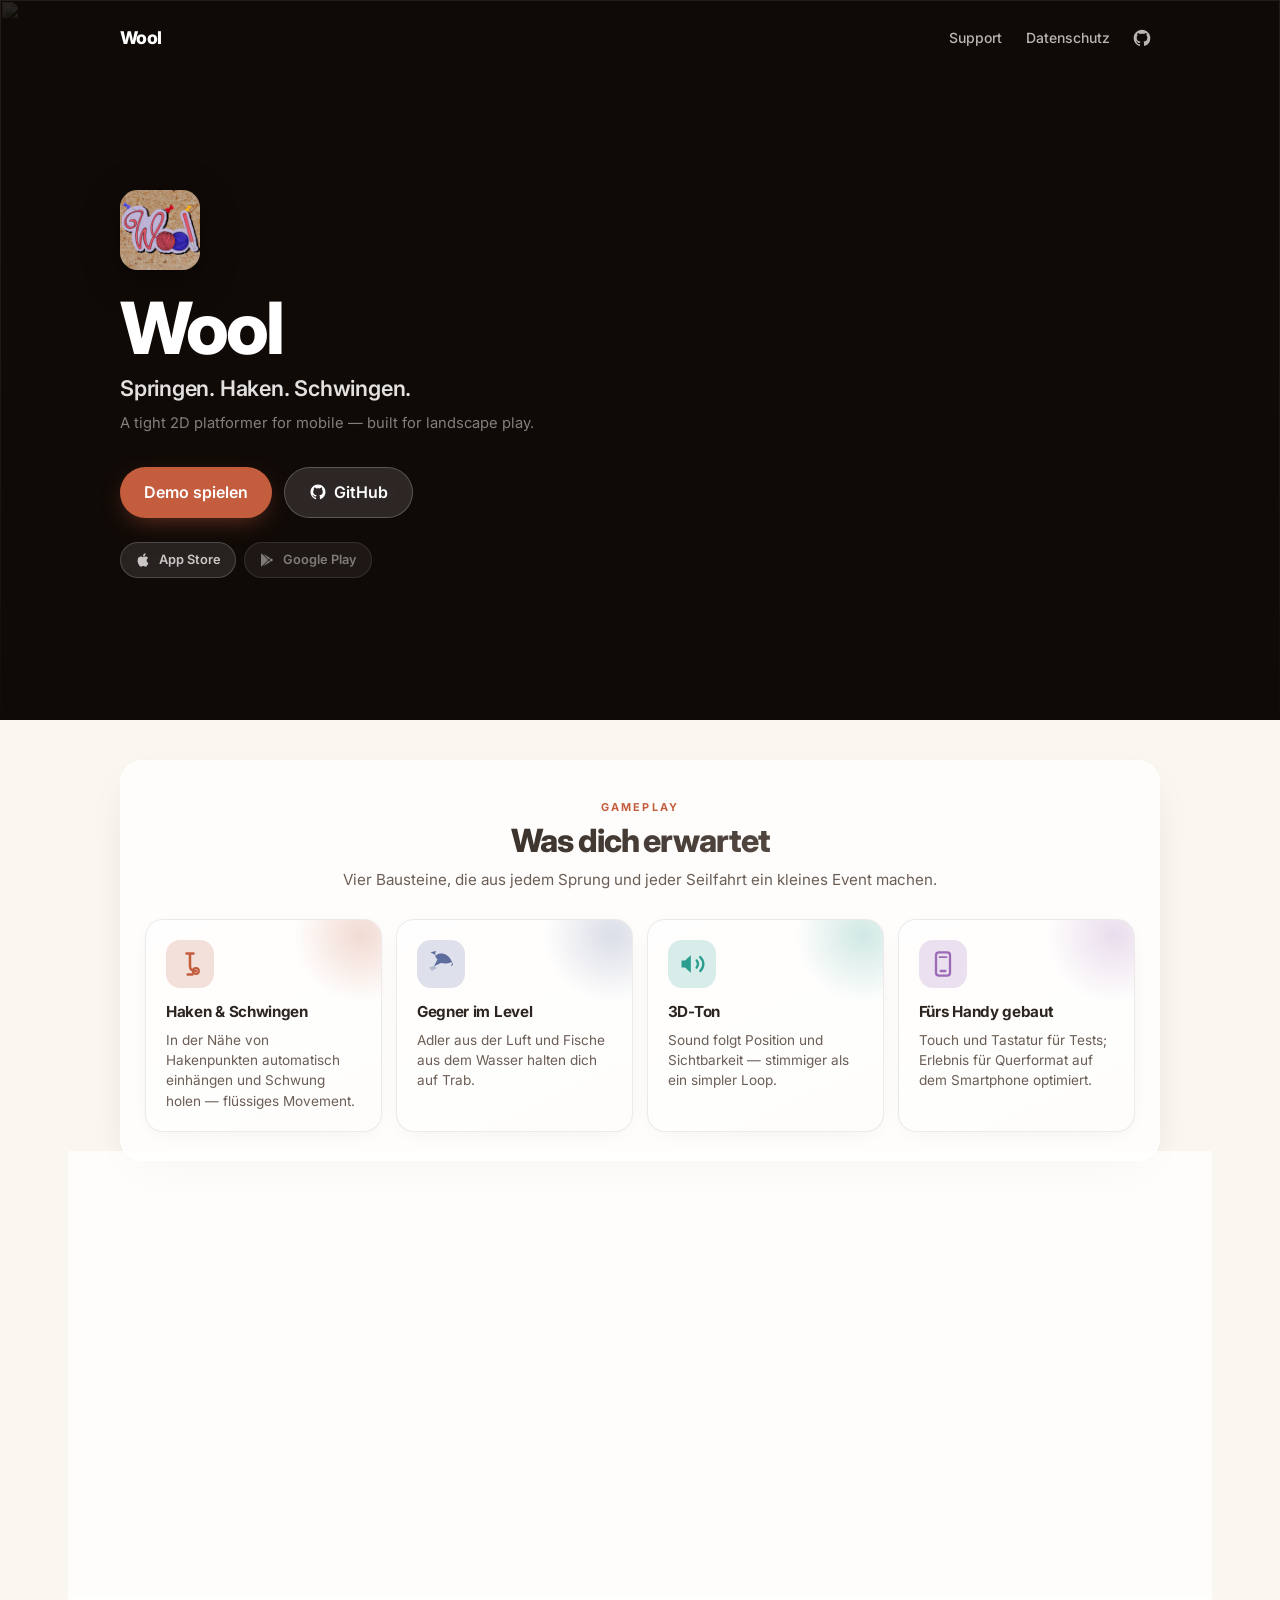
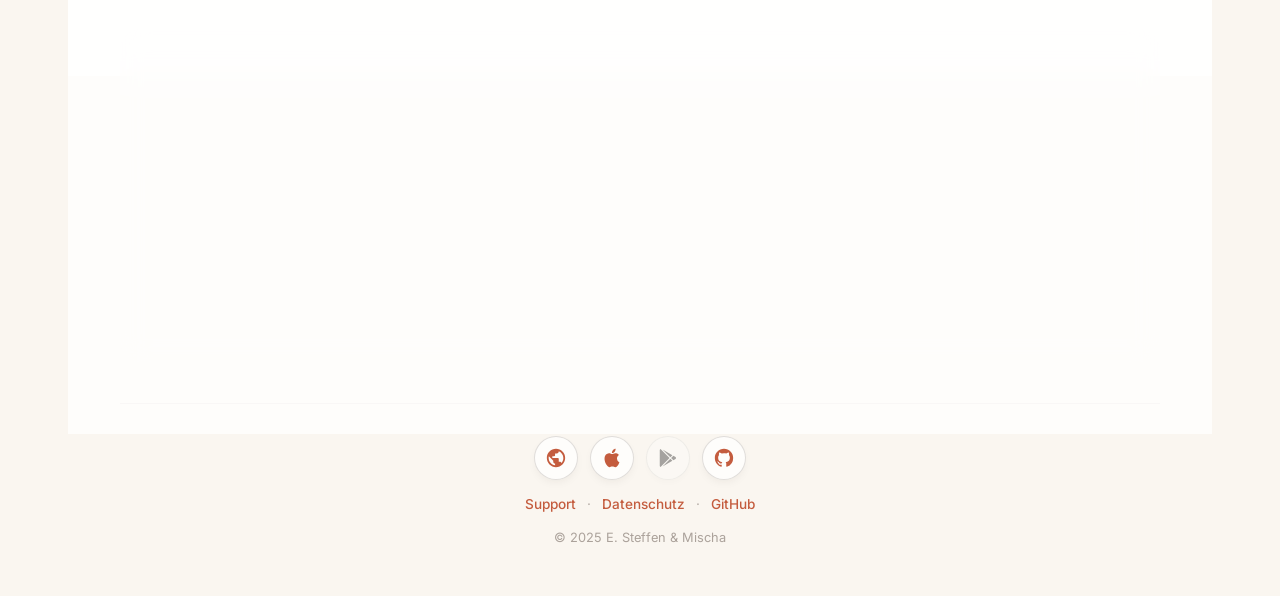
==== commit f16cbcab: "feat: redesign marketing site for GitHub with game assets and responsive layout" ====
--- a/www/index.html
+++ b/www/index.html
@@ -5,15 +5,12 @@
     <meta name="viewport" content="width=device-width, initial-scale=1.0" />
     <meta
       name="description"
-      content="Wool — ein schneller 2D-Plattformer fürs Handy: springen, haken, schwingen. Offizielle Marketingseite mit Web-Demo, Support und Datenschutz."
-    />
-    <meta name="theme-color" content="#faf6f0" />
-    <meta name="color-scheme" content="light dark" />
+      content="Wool — ein schneller 2D-Plattformer fürs Handy: springen, haken, schwingen. Offizielle Seite mit Web-Demo und Source-Code."
+    />
+    <meta name="theme-color" content="#1a0e0a" />
+    <meta name="color-scheme" content="dark light" />
     <title>Wool — Mobile Plattformer</title>
-    <link
-      rel="canonical"
-      href="https://wooly-wield-mobile-9b13c2.fh-muenster.io/"
-    />
+    <link rel="canonical" href="https://eliassteffen.github.io/Wool/" />
     <meta property="og:type" content="website" />
     <meta property="og:title" content="Wool — Mobile Plattformer" />
     <meta
@@ -22,24 +19,25 @@
     />
     <meta
       property="og:image"
-      content="https://wooly-wield-mobile-9b13c2.fh-muenster.io/img/app-icon.png"
+      content="https://eliassteffen.github.io/Wool/img/app-icon.png"
     />
     <meta
       property="og:url"
-      content="https://wooly-wield-mobile-9b13c2.fh-muenster.io/"
-    />
-    <meta name="twitter:card" content="summary" />
+      content="https://eliassteffen.github.io/Wool/"
+    />
+    <meta name="twitter:card" content="summary_large_image" />
     <link rel="icon" type="image/png" href="img/app-icon.png" />
     <link rel="apple-touch-icon" href="img/app-icon.png" />
     <link rel="preconnect" href="https://fonts.googleapis.com" />
     <link rel="preconnect" href="https://fonts.gstatic.com" crossorigin />
     <link
-      href="https://fonts.googleapis.com/css2?family=Inter:wght@400;500;600;700&display=swap"
+      href="https://fonts.googleapis.com/css2?family=Inter:wght@400;500;600;700;800&display=swap"
       rel="stylesheet"
     />
     <link rel="stylesheet" href="marketing.css" />
   </head>
   <body>
+    <!-- ── SVG symbol defs ────────────────────────────────────────── -->
     <svg
       xmlns="http://www.w3.org/2000/svg"
       width="0"
@@ -49,262 +47,242 @@
       focusable="false"
     >
       <symbol id="sym-web" viewBox="0 0 24 24">
-        <path
-          fill="currentColor"
-          d="M12 2C6.48 2 2 6.48 2 12s4.48 10 10 10 10-4.48 10-10S17.52 2 12 2zm-1 17.93c-3.95-.49-7-3.85-7-7.93 0-.62.08-1.21.21-1.79L9 15v1c0 1.1.9 2 2 2v1.93zm6.9-2.54c-.26-.81-1-1.39-1.9-1.39h-1v-3c0-.55-.45-1-1-1H8v-2h2c.55 0 1-.45 1-1V7h2c1.1 0 2-.9 2-2v-.41c2.93 1.19 5 4.06 5 7.41 0 2.08-.8 3.97-2.1 5.39z"
-        />
+        <path fill="currentColor" d="M12 2C6.48 2 2 6.48 2 12s4.48 10 10 10 10-4.48 10-10S17.52 2 12 2zm-1 17.93c-3.95-.49-7-3.85-7-7.93 0-.62.08-1.21.21-1.79L9 15v1c0 1.1.9 2 2 2v1.93zm6.9-2.54c-.26-.81-1-1.39-1.9-1.39h-1v-3c0-.55-.45-1-1-1H8v-2h2c.55 0 1-.45 1-1V7h2c1.1 0 2-.9 2-2v-.41c2.93 1.19 5 4.06 5 7.41 0 2.08-.8 3.97-2.1 5.39z"/>
       </symbol>
       <symbol id="sym-apple" viewBox="0 0 24 24">
-        <path
-          fill="currentColor"
-          d="M18.71 19.5c-.83 1.24-1.71 2.45-3.05 2.47-1.34.03-1.77-.79-3.29-.79-1.53 0-2 .77-3.27.82-1.31.05-2.3-1.32-3.14-2.53C4.25 17 2.94 12.45 4.7 9.39c.87-1.52 2.43-2.48 4.12-2.51 1.28-.02 2.5.87 3.29.87.78 0 2.26-1.07 3.81-.91.65.03 2.47.26 3.64 1.98-.09.06-2.17 1.28-2.15 3.81.03 3.02 2.65 4.03 2.68 4.04-.03.07-.42 1.44-1.38 2.83M13 3.5c.73-.83 1.94-1.46 2.94-1.5.13 1.17-.34 2.35-1.04 3.19-.69.85-1.83 1.51-2.95 1.42-.15-1.15.41-2.35 1.05-3.11z"
-        />
+        <path fill="currentColor" d="M18.71 19.5c-.83 1.24-1.71 2.45-3.05 2.47-1.34.03-1.77-.79-3.29-.79-1.53 0-2 .77-3.27.82-1.31.05-2.3-1.32-3.14-2.53C4.25 17 2.94 12.45 4.7 9.39c.87-1.52 2.43-2.48 4.12-2.51 1.28-.02 2.5.87 3.29.87.78 0 2.26-1.07 3.81-.91.65.03 2.47.26 3.64 1.98-.09.06-2.17 1.28-2.15 3.81.03 3.02 2.65 4.03 2.68 4.04-.03.07-.42 1.44-1.38 2.83M13 3.5c.73-.83 1.94-1.46 2.94-1.5.13 1.17-.34 2.35-1.04 3.19-.69.85-1.83 1.51-2.95 1.42-.15-1.15.41-2.35 1.05-3.11z"/>
       </symbol>
       <symbol id="sym-play" viewBox="0 0 24 24">
-        <path
-          fill="currentColor"
-          d="M3 20.5V3.5C3 2.91 3.34 2.39 3.84 2.15L13.69 12 3.84 21.85C3.34 21.6 3 21.09 3 20.5zm13.81-5.38L6.05 21.34l8.49-8.49 2.27 2.27zm3.35-4.31c.34.27.59.69.59 1.19s-.22.9-.57 1.18l-2.29 1.32-2.5-2.5 2.5-2.5 2.27 1.31zM6.05 2.66l10.76 6.22-2.27 2.27-8.49-8.49z"
-        />
+        <path fill="currentColor" d="M3 20.5V3.5C3 2.91 3.34 2.39 3.84 2.15L13.69 12 3.84 21.85C3.34 21.6 3 21.09 3 20.5zm13.81-5.38L6.05 21.34l8.49-8.49 2.27 2.27zm3.35-4.31c.34.27.59.69.59 1.19s-.22.9-.57 1.18l-2.29 1.32-2.5-2.5 2.5-2.5 2.27 1.31zM6.05 2.66l10.76 6.22-2.27 2.27-8.49-8.49z"/>
+      </symbol>
+      <symbol id="sym-github" viewBox="0 0 24 24">
+        <path fill="currentColor" d="M12 2C6.477 2 2 6.484 2 12.017c0 4.425 2.865 8.18 6.839 9.504.5.092.682-.217.682-.483 0-.237-.008-.868-.013-1.703-2.782.605-3.369-1.343-3.369-1.343-.454-1.158-1.11-1.466-1.11-1.466-.908-.62.069-.608.069-.608 1.003.07 1.531 1.032 1.531 1.032.892 1.53 2.341 1.088 2.91.832.092-.647.35-1.088.636-1.338-2.22-.253-4.555-1.113-4.555-4.951 0-1.093.39-1.988 1.029-2.688-.103-.253-.446-1.272.098-2.65 0 0 .84-.27 2.75 1.026A9.564 9.564 0 0112 6.844c.85.004 1.705.115 2.504.337 1.909-1.296 2.747-1.027 2.747-1.027.546 1.379.202 2.398.1 2.651.64.7 1.028 1.595 1.028 2.688 0 3.848-2.339 4.695-4.566 4.943.359.309.678.92.678 1.855 0 1.338-.012 2.419-.012 2.747 0 .268.18.58.688.482A10.019 10.019 0 0022 12.017C22 6.484 17.522 2 12 2z"/>
       </symbol>
       <symbol id="sym-hook" viewBox="0 0 24 24">
-        <path
-          fill="none"
-          stroke="currentColor"
-          stroke-width="2.2"
-          stroke-linecap="round"
-          stroke-linejoin="round"
-          d="M9 3h6M12 3v11c0 2.2 1.8 4 4 4h1M10 21h4"
-        />
-        <circle
-          cx="17"
-          cy="18"
-          r="2.5"
-          fill="none"
-          stroke="currentColor"
-          stroke-width="2"
-        />
+        <path fill="none" stroke="currentColor" stroke-width="2.2" stroke-linecap="round" stroke-linejoin="round" d="M9 3h6M12 3v11c0 2.2 1.8 4 4 4h1M10 21h4"/>
+        <circle cx="17" cy="18" r="2.5" fill="none" stroke="currentColor" stroke-width="2"/>
       </symbol>
       <symbol id="sym-bird" viewBox="0 0 24 24">
-        <path
-          fill="currentColor"
-          d="M22 10c-3 1.5-6.5 2-10 1.2L6 14l3-6c-1.2-1-2-2.5-2-4.2 0-1.1.3-2.1.8-2.9L3 2l4.5 2.5C9 3.5 10.4 3 12 3c3.8 0 7 2.2 8.5 5.4.5 1 .9 2 1.5 2.9.6 1-.2 2.2-1.5 2.7z"
-        />
-        <path
-          fill="currentColor"
-          opacity="0.35"
-          d="M2 15l4-1.5 2.5 2L4 18l-2-3z"
-        />
+        <path fill="currentColor" d="M22 10c-3 1.5-6.5 2-10 1.2L6 14l3-6c-1.2-1-2-2.5-2-4.2 0-1.1.3-2.1.8-2.9L3 2l4.5 2.5C9 3.5 10.4 3 12 3c3.8 0 7 2.2 8.5 5.4.5 1 .9 2 1.5 2.9.6 1-.2 2.2-1.5 2.7z"/>
+        <path fill="currentColor" opacity="0.35" d="M2 15l4-1.5 2.5 2L4 18l-2-3z"/>
       </symbol>
       <symbol id="sym-sound" viewBox="0 0 24 24">
-        <path fill="currentColor" d="M11 4.5 6 9H3v6h3l5 4.5V4.5z" />
-        <path
-          fill="none"
-          stroke="currentColor"
-          stroke-width="2"
-          stroke-linecap="round"
-          d="M16 9a5 5 0 010 6M19 6a8 8 0 010 12"
-        />
+        <path fill="currentColor" d="M11 4.5 6 9H3v6h3l5 4.5V4.5z"/>
+        <path fill="none" stroke="currentColor" stroke-width="2" stroke-linecap="round" d="M16 9a5 5 0 010 6M19 6a8 8 0 010 12"/>
       </symbol>
       <symbol id="sym-phone" viewBox="0 0 24 24">
-        <rect
-          x="6"
-          y="2"
-          width="12"
-          height="20"
-          rx="2.5"
-          fill="none"
-          stroke="currentColor"
-          stroke-width="2"
-        />
-        <line
-          x1="10"
-          y1="18"
-          x2="14"
-          y2="18"
-          stroke="currentColor"
-          stroke-width="2"
-          stroke-linecap="round"
-        />
-        <line
-          x1="9"
-          y1="6"
-          x2="15"
-          y2="6"
-          stroke="currentColor"
-          stroke-width="1.5"
-          stroke-linecap="round"
-        />
+        <rect x="6" y="2" width="12" height="20" rx="2.5" fill="none" stroke="currentColor" stroke-width="2"/>
+        <line x1="10" y1="18" x2="14" y2="18" stroke="currentColor" stroke-width="2" stroke-linecap="round"/>
+        <line x1="9" y1="6" x2="15" y2="6" stroke="currentColor" stroke-width="1.5" stroke-linecap="round"/>
       </symbol>
     </svg>
-    <div class="bg-orbs" aria-hidden="true">
-      <span class="orb"></span>
-      <span class="orb"></span>
-    </div>
-    <div class="wrap">
-      <header class="site-header">
-            <a href="/" class="brand">Wool</a>
-        <nav class="nav-mini" aria-label="Kurznavigation">
-          <a href="/support-info/">Support</a>
-          <a href="/privacy-policy/">Datenschutz</a>
-        </nav>
-      </header>
-
-      <main>
-        <section class="hero" aria-labelledby="hero-title">
-          <img
-            class="hero-icon"
-            src="img/app-icon.png"
-            width="180"
-            height="180"
-            alt="Wool App-Symbol"
-          />
-          <h1 id="hero-title">Wool</h1>
-          <p class="tagline">Springen. Haken. Schwingen.</p>
-          <p class="sub-en">
-            A tight 2D platformer for mobile — built for landscape play.
-          </p>
-          <p class="lead">
-            Steuere Wool durch herausfordernde Level: präzise Sprünge,
-            automatisches Haken an Schwungpunkten und Gegner wie Adler und Fisch
-            — mit räumlichem Sound, der zur Szene passt.
-          </p>
-          <div
-            class="platform-strip"
-            role="group"
-            aria-label="Wool spielen oder laden"
-          >
-            <p class="platform-strip__caption">
-              Sofort im Browser oder als App
-            </p>
-            <div class="platform-strip__grid">
-              <a class="platform-tile platform-tile--web" href="/demo/">
-                <span class="platform-tile__icon" aria-hidden="true">
-                  <svg width="26" height="26" viewBox="0 0 24 24">
-                    <use href="#sym-web" />
-                  </svg>
-                </span>
-                <span class="platform-tile__name">Web</span>
-                <span class="platform-tile__hint">Demo spielen</span>
+
+    <!-- ── Hero ─────────────────────────────────────────────────── -->
+    <div class="hero-wrap">
+      <div class="hero-bg" aria-hidden="true">
+        <img src="img/game/background.png" alt="" class="hero-bg-img" />
+      </div>
+
+      <div class="hero-inner">
+        <header class="site-header">
+          <a href="/" class="brand">Wool</a>
+          <nav class="nav-mini" aria-label="Kurznavigation">
+            <a href="support-info/">Support</a>
+            <a href="privacy-policy/">Datenschutz</a>
+            <a
+              href="https://github.com/EliasSteffen/Wool"
+              target="_blank"
+              rel="noopener noreferrer"
+              class="nav-icon-link"
+              aria-label="GitHub"
+            >
+              <svg width="20" height="20" viewBox="0 0 24 24" aria-hidden="true">
+                <use href="#sym-github" />
+              </svg>
+            </a>
+          </nav>
+        </header>
+
+        <div class="hero-content">
+          <div class="hero-text">
+            <img
+              class="hero-icon"
+              src="img/app-icon.png"
+              width="88"
+              height="88"
+              alt="Wool App-Symbol"
+            />
+            <h1>Wool</h1>
+            <p class="tagline">Springen. Haken. Schwingen.</p>
+            <p class="sub-en">A tight 2D platformer for mobile — built for landscape play.</p>
+            <div class="hero-ctas">
+              <a href="demo/" class="btn btn-primary btn-lg">Demo spielen</a>
+              <a
+                href="https://github.com/EliasSteffen/Wool"
+                class="btn btn-ghost btn-lg"
+                target="_blank"
+                rel="noopener noreferrer"
+              >
+                <svg width="18" height="18" viewBox="0 0 24 24" aria-hidden="true">
+                  <use href="#sym-github" />
+                </svg>
+                GitHub
               </a>
+            </div>
+
+            <div class="store-row" role="group" aria-label="Auch als App">
               <a
-                class="platform-tile platform-tile--ios"
+                class="store-chip store-chip--ios"
                 href="https://apps.apple.com/de/app/wool/id6758386581"
                 rel="noopener noreferrer"
                 target="_blank"
-                aria-label="Wool im App Store (öffnet neues Fenster)"
               >
-                <span class="platform-tile__icon" aria-hidden="true">
-                  <svg width="26" height="26" viewBox="0 0 24 24">
-                    <use href="#sym-apple" />
-                  </svg>
-                </span>
-                <span class="platform-tile__name">App Store</span>
-                <span class="platform-tile__hint">iPhone &amp; iPad</span>
+                <svg width="16" height="16" viewBox="0 0 24 24" aria-hidden="true">
+                  <use href="#sym-apple" />
+                </svg>
+                App Store
               </a>
               <button
                 type="button"
-                class="platform-tile platform-tile--play js-play-soon"
+                class="store-chip store-chip--play js-play-soon"
                 aria-label="Google Play: demnächst verfügbar"
               >
-                <span class="platform-tile__icon" aria-hidden="true">
-                  <svg width="26" height="26" viewBox="0 0 24 24">
-                    <use href="#sym-play" />
-                  </svg>
-                </span>
-                <span class="platform-tile__name">Google Play</span>
-                <span class="platform-tile__hint">Demnächst</span>
+                <svg width="16" height="16" viewBox="0 0 24 24" aria-hidden="true">
+                  <use href="#sym-play" />
+                </svg>
+                Google Play
               </button>
             </div>
           </div>
-          <p class="store-note">
-            Diese Seite dient als Marketing-URL für den App Store (Informationen
-            zur App). Support und Datenschutz finden Sie unten verlinkt.
-          </p>
-        </section>
-
-        <section
-          class="section features-section"
-          aria-labelledby="features-title"
-        >
-          <header class="features-head">
-            <span class="features-kicker">Gameplay</span>
+
+          <div class="hero-art" aria-hidden="true">
+            <img src="img/game/wool-swing.png" alt="" class="hero-character" />
+          </div>
+        </div>
+      </div>
+    </div>
+
+    <!-- ── Page content ──────────────────────────────────────────── -->
+    <div class="wrap">
+      <main>
+
+        <!-- Features -->
+        <section class="section features-section" aria-labelledby="features-title">
+          <header class="section-head">
+            <span class="kicker">Gameplay</span>
             <h2 id="features-title">Was dich erwartet</h2>
-            <p class="features-lead">
-              Vier Bausteine, die aus jedem Sprung und jeder Seilfahrt ein
-              kleines Event machen.
+            <p class="section-lead">
+              Vier Bausteine, die aus jedem Sprung und jeder Seilfahrt ein kleines Event machen.
             </p>
           </header>
           <ul class="feature-grid">
             <li class="feature-card feature-card--swing">
               <div class="feature-card__glow" aria-hidden="true"></div>
               <div class="feature-card__icon" aria-hidden="true">
-                <svg width="28" height="28" viewBox="0 0 24 24">
-                  <use href="#sym-hook" />
-                </svg>
+                <svg width="28" height="28" viewBox="0 0 24 24"><use href="#sym-hook" /></svg>
               </div>
               <div class="feature-card__body">
                 <h3>Haken &amp; Schwingen</h3>
-                <p>
-                  In der Nähe von Hakenpunkten automatisch einhängen und Schwung
-                  holen — flüssiges Movement.
-                </p>
+                <p>In der Nähe von Hakenpunkten automatisch einhängen und Schwung holen — flüssiges Movement.</p>
               </div>
             </li>
             <li class="feature-card feature-card--foe">
               <div class="feature-card__glow" aria-hidden="true"></div>
               <div class="feature-card__icon" aria-hidden="true">
-                <svg width="28" height="28" viewBox="0 0 24 24">
-                  <use href="#sym-bird" />
-                </svg>
+                <svg width="28" height="28" viewBox="0 0 24 24"><use href="#sym-bird" /></svg>
               </div>
               <div class="feature-card__body">
                 <h3>Gegner im Level</h3>
-                <p>
-                  Adler aus der Luft und Fische aus dem Wasser halten dich auf
-                  Trab.
-                </p>
+                <p>Adler aus der Luft und Fische aus dem Wasser halten dich auf Trab.</p>
               </div>
             </li>
             <li class="feature-card feature-card--audio">
               <div class="feature-card__glow" aria-hidden="true"></div>
               <div class="feature-card__icon" aria-hidden="true">
-                <svg width="28" height="28" viewBox="0 0 24 24">
-                  <use href="#sym-sound" />
-                </svg>
+                <svg width="28" height="28" viewBox="0 0 24 24"><use href="#sym-sound" /></svg>
               </div>
               <div class="feature-card__body">
                 <h3>3D-Ton</h3>
-                <p>
-                  Sound folgt Position und Sichtbarkeit — stimmiger als ein
-                  simpler Loop.
-                </p>
+                <p>Sound folgt Position und Sichtbarkeit — stimmiger als ein simpler Loop.</p>
               </div>
             </li>
             <li class="feature-card feature-card--touch">
               <div class="feature-card__glow" aria-hidden="true"></div>
               <div class="feature-card__icon" aria-hidden="true">
-                <svg width="28" height="28" viewBox="0 0 24 24">
-                  <use href="#sym-phone" />
-                </svg>
+                <svg width="28" height="28" viewBox="0 0 24 24"><use href="#sym-phone" /></svg>
               </div>
               <div class="feature-card__body">
                 <h3>Fürs Handy gebaut</h3>
-                <p>
-                  Touch und Tastatur für Tests; Erlebnis für Querformat auf dem
-                  Smartphone optimiert.
-                </p>
+                <p>Touch und Tastatur für Tests; Erlebnis für Querformat auf dem Smartphone optimiert.</p>
               </div>
             </li>
           </ul>
         </section>
+
+        <!-- Characters -->
+        <section class="section characters-section" aria-labelledby="chars-title">
+          <header class="section-head">
+            <span class="kicker">Figuren</span>
+            <h2 id="chars-title">Wem du begegnest</h2>
+          </header>
+          <div class="char-grid">
+            <div class="char-card char-card--hero">
+              <div class="char-card__sprite-wrap">
+                <img src="img/game/wool-idle.png" alt="Wool" class="char-sprite" />
+              </div>
+              <h3>Wool</h3>
+              <p>Schnell, wendig, hängt sich automatisch ein. Der Held dieses Abenteuers.</p>
+            </div>
+            <div class="char-card char-card--eagle">
+              <div class="char-card__sprite-wrap">
+                <img src="img/game/eagle.png" alt="Adler" class="char-sprite" />
+              </div>
+              <h3>Adler</h3>
+              <p>Greift aus der Luft an und verfolgt Wool quer durch den Level.</p>
+            </div>
+            <div class="char-card char-card--fish">
+              <div class="char-card__sprite-wrap">
+                <img src="img/game/fish.png" alt="Fisch" class="char-sprite" />
+              </div>
+              <h3>Fisch</h3>
+              <p>Springt aus dem Wasser — unerwartet und schwer auszuweichen.</p>
+            </div>
+          </div>
+        </section>
+
+        <!-- Open Source / GitHub -->
+        <section class="section github-section" aria-labelledby="oss-title">
+          <div class="github-inner">
+            <div class="github-icon-wrap" aria-hidden="true">
+              <svg width="44" height="44" viewBox="0 0 24 24">
+                <use href="#sym-github" />
+              </svg>
+            </div>
+            <h2 id="oss-title">Open Source</h2>
+            <p>
+              Entwickelt als Studienprojekt an der <strong>FH Münster</strong>.
+              Quellcode, Assets und CI/CD-Konfiguration sind öffentlich auf GitHub.
+            </p>
+            <a
+              href="https://github.com/EliasSteffen/Wool"
+              class="btn btn-primary"
+              target="_blank"
+              rel="noopener noreferrer"
+            >
+              <svg width="18" height="18" viewBox="0 0 24 24" aria-hidden="true">
+                <use href="#sym-github" />
+              </svg>
+              Auf GitHub ansehen
+            </a>
+          </div>
+        </section>
+
       </main>
 
       <footer class="site-footer">
-        <nav class="footer-stores" aria-label="Demo und Stores">
-          <a class="footer-icon-link" href="/demo/" aria-label="Web-Demo">
-            <svg width="24" height="24" viewBox="0 0 24 24" aria-hidden="true">
-              <use href="#sym-web" />
-            </svg>
+        <nav class="footer-stores" aria-label="Demo, Stores und GitHub">
+          <a class="footer-icon-link" href="demo/" aria-label="Web-Demo">
+            <svg width="22" height="22" viewBox="0 0 24 24" aria-hidden="true"><use href="#sym-web" /></svg>
           </a>
           <a
             class="footer-icon-link"
@@ -313,47 +291,50 @@
             target="_blank"
             aria-label="App Store"
           >
-            <svg width="24" height="24" viewBox="0 0 24 24" aria-hidden="true">
-              <use href="#sym-apple" />
-            </svg>
+            <svg width="22" height="22" viewBox="0 0 24 24" aria-hidden="true"><use href="#sym-apple" /></svg>
           </a>
           <button
             type="button"
             class="footer-icon-link footer-icon-link--disabled js-play-soon"
             aria-label="Google Play: demnächst"
           >
-            <svg width="24" height="24" viewBox="0 0 24 24" aria-hidden="true">
-              <use href="#sym-play" />
-            </svg>
+            <svg width="22" height="22" viewBox="0 0 24 24" aria-hidden="true"><use href="#sym-play" /></svg>
           </button>
+          <a
+            class="footer-icon-link"
+            href="https://github.com/EliasSteffen/Wool"
+            rel="noopener noreferrer"
+            target="_blank"
+            aria-label="GitHub"
+          >
+            <svg width="22" height="22" viewBox="0 0 24 24" aria-hidden="true"><use href="#sym-github" /></svg>
+          </a>
         </nav>
         <p class="footer-meta">
-          <a href="/support-info/">Support</a>
+          <a href="support-info/">Support</a>
           <span class="sep">·</span>
-          <a href="/privacy-policy/">Datenschutz</a>
+          <a href="privacy-policy/">Datenschutz</a>
+          <span class="sep">·</span>
+          <a href="https://github.com/EliasSteffen/Wool" target="_blank" rel="noopener noreferrer">GitHub</a>
         </p>
+        <p class="footer-copy">© 2025 E. Steffen &amp; Mischa</p>
       </footer>
     </div>
 
     <dialog id="play-soon-pop" class="popover-soon">
       <p class="popover-soon__title">Coming soon</p>
-      <p class="popover-soon__text">
-        Die Android-Version auf Google Play folgt.
-      </p>
+      <p class="popover-soon__text">Die Android-Version auf Google Play folgt.</p>
       <form method="dialog">
-        <button type="submit" class="btn btn-primary popover-soon__close">
-          OK
-        </button>
+        <button type="submit" class="btn btn-primary popover-soon__close">OK</button>
       </form>
     </dialog>
+
     <script>
       (function () {
         var dlg = document.getElementById("play-soon-pop");
         if (!dlg || typeof dlg.showModal !== "function") return;
         document.querySelectorAll(".js-play-soon").forEach(function (btn) {
-          btn.addEventListener("click", function () {
-            dlg.showModal();
-          });
+          btn.addEventListener("click", function () { dlg.showModal(); });
         });
       })();
     </script>
--- a/www/marketing.css
+++ b/www/marketing.css
@@ -1,893 +1,704 @@
+/* ─── Tokens ───────────────────────────────────────────────────── */
 :root {
-    --wool-cream: #faf6f0;
-    --wool-blush: #f3e8dc;
-    --wool-rose: #e8c4b8;
-    --wool-deep: #2d2520;
-    --wool-muted: #6b5e56;
-    --accent: #c45c3e;
-    --accent-soft: rgba(196, 92, 62, 0.12);
-    --card-bg: rgba(255, 255, 255, 0.72);
-    --orb-a: rgba(232, 196, 184, 0.55);
-    --orb-b: rgba(196, 92, 62, 0.15);
-    --font: "Inter", -apple-system, BlinkMacSystemFont, "Segoe UI", Roboto, Helvetica, Arial, sans-serif;
-    --radius-lg: 22px;
-    --radius-md: 14px;
-    --shadow: 0 18px 48px -20px rgba(45, 37, 32, 0.18);
-    --content-max: 36rem;
-    --tap-min: 2.75rem;
+  --cream:        #faf6f0;
+  --blush:        #f3e8dc;
+  --rose:         #e8c4b8;
+  --deep:         #2d2520;
+  --muted:        #6b5e56;
+  --accent:       #c45c3e;
+  --accent-soft:  rgba(196, 92, 62, 0.14);
+  --card-bg:      rgba(255, 255, 255, 0.75);
+  --card-border:  rgba(255, 255, 255, 0.5);
+  --shadow:       0 18px 48px -20px rgba(45, 37, 32, 0.18);
+  --radius-lg:    22px;
+  --radius-md:    14px;
+  --font:         "Inter", -apple-system, BlinkMacSystemFont, "Segoe UI", Roboto, sans-serif;
+  --content-max:  68rem;
+  --hero-dark:    #100a07;
 }
 
 @media (prefers-color-scheme: dark) {
-    :root {
-        --wool-cream: #1a1614;
-        --wool-blush: #252019;
-        --wool-rose: #3d322c;
-        --wool-deep: #f2ebe4;
-        --wool-muted: #a8988e;
-        --accent: #e07a5f;
-        --accent-soft: rgba(224, 122, 95, 0.15);
-        --card-bg: rgba(40, 34, 30, 0.75);
-        --orb-a: rgba(224, 122, 95, 0.12);
-        --orb-b: rgba(255, 220, 200, 0.06);
-        --shadow: 0 20px 50px -18px rgba(0, 0, 0, 0.45);
-    }
-}
-
-*,
-*::before,
-*::after {
-    box-sizing: border-box;
-}
+  :root {
+    --cream:       #1a1614;
+    --blush:       #252019;
+    --rose:        #3d322c;
+    --deep:        #f2ebe4;
+    --muted:       #a8988e;
+    --accent:      #e07a5f;
+    --accent-soft: rgba(224, 122, 95, 0.16);
+    --card-bg:     rgba(40, 34, 30, 0.78);
+    --card-border: rgba(255, 255, 255, 0.07);
+    --shadow:      0 20px 50px -18px rgba(0, 0, 0, 0.5);
+  }
+}
+
+/* ─── Reset ────────────────────────────────────────────────────── */
+*, *::before, *::after { box-sizing: border-box; }
 
 html {
-    height: 100%;
-    scroll-behavior: smooth;
+  height: 100%;
+  scroll-behavior: smooth;
 }
 
 @media (prefers-reduced-motion: reduce) {
-    html {
-        scroll-behavior: auto;
-    }
-
-    .bg-orbs .orb {
-        animation: none;
-    }
+  html { scroll-behavior: auto; }
+  * { animation-duration: 0.01ms !important; transition-duration: 0.01ms !important; }
 }
 
 body {
-    margin: 0;
-    font-family: var(--font);
-    color: var(--wool-deep);
-    background: var(--wool-cream);
-    min-height: 100%;
-    min-height: 100dvh;
-    display: flex;
-    flex-direction: column;
-    line-height: 1.55;
-    -webkit-font-smoothing: antialiased;
-}
-
-.wrap {
-    position: relative;
-    z-index: 1;
-    flex: 1 0 auto;
-    display: flex;
-    flex-direction: column;
-    width: 100%;
-    max-width: var(--content-max);
-    margin: 0 auto;
-    box-sizing: border-box;
-    padding: max(1.25rem, env(safe-area-inset-top)) 1.25rem max(2rem, env(safe-area-inset-bottom));
-}
-
-.wrap > main {
-    flex: 1 1 auto;
-}
-
-.bg-orbs {
-    position: fixed;
-    inset: 0;
-    z-index: 0;
-    overflow: hidden;
-    pointer-events: none;
-}
-
-.bg-orbs .orb {
-    position: absolute;
-    border-radius: 50%;
-    filter: blur(64px);
-    opacity: 0.9;
-}
-
-.bg-orbs .orb:nth-child(1) {
-    width: min(90vw, 420px);
-    height: min(90vw, 420px);
-    background: var(--orb-a);
-    top: -12%;
-    right: -15%;
-}
-
-.bg-orbs .orb:nth-child(2) {
-    width: min(70vw, 320px);
-    height: min(70vw, 320px);
-    background: var(--orb-b);
-    bottom: 10%;
-    left: -20%;
-}
-
-@media (prefers-reduced-motion: no-preference) {
-    .bg-orbs .orb:nth-child(1) {
-        animation: drift 22s ease-in-out infinite alternate;
-    }
-
-    .bg-orbs .orb:nth-child(2) {
-        animation: drift 28s ease-in-out infinite alternate-reverse;
-    }
-}
-
-@keyframes drift {
-    from {
-        transform: translate(0, 0) scale(1);
-    }
-
-    to {
-        transform: translate(24px, 18px) scale(1.05);
-    }
-}
-
+  margin: 0;
+  font-family: var(--font);
+  color: var(--deep);
+  background: var(--cream);
+  min-height: 100dvh;
+  line-height: 1.55;
+  -webkit-font-smoothing: antialiased;
+}
+
+.svg-defs { position: absolute; width: 0; height: 0; overflow: hidden; }
+
+/* ─── Hero ──────────────────────────────────────────────────────── */
+.hero-wrap {
+  position: relative;
+  background: var(--hero-dark);
+  overflow: hidden;
+  min-height: min(92vh, 720px);
+  display: flex;
+  flex-direction: column;
+}
+
+.hero-bg {
+  position: absolute;
+  inset: 0;
+  pointer-events: none;
+}
+
+.hero-bg-img {
+  width: 100%;
+  height: 100%;
+  object-fit: cover;
+  object-position: center 60%;
+  opacity: 0.18;
+  filter: saturate(0.6) brightness(0.7);
+  display: block;
+}
+
+.hero-bg::after {
+  content: "";
+  position: absolute;
+  inset: 0;
+  background: linear-gradient(
+    to bottom,
+    rgba(16, 10, 7, 0.15) 0%,
+    rgba(16, 10, 7, 0.45) 65%,
+    rgba(16, 10, 7, 0.92) 100%
+  );
+}
+
+.hero-inner {
+  position: relative;
+  z-index: 1;
+  width: 100%;
+  max-width: var(--content-max);
+  margin: 0 auto;
+  padding: max(1.25rem, env(safe-area-inset-top)) 1.5rem 3.5rem;
+  flex: 1;
+  display: flex;
+  flex-direction: column;
+}
+
+/* ── Header (inside hero) ── */
 .site-header {
-    display: flex;
-    align-items: center;
-    justify-content: space-between;
-    gap: 1rem;
-    margin-bottom: 2rem;
-    padding-top: 0.25rem;
-    flex-shrink: 0;
+  display: flex;
+  align-items: center;
+  justify-content: space-between;
+  gap: 1rem;
+  margin-bottom: 3rem;
 }
 
 .brand {
-    font-weight: 700;
-    font-size: 1.05rem;
-    letter-spacing: -0.02em;
-    color: var(--wool-deep);
-}
-
-a.brand {
-    text-decoration: none;
-    color: inherit;
-}
-
-a.brand:hover {
-    color: var(--accent);
-}
+  font-weight: 800;
+  font-size: 1.1rem;
+  letter-spacing: -0.03em;
+  color: #fff;
+  text-decoration: none;
+}
+
+.brand:hover { color: var(--accent); }
 
 .nav-mini {
-    display: flex;
-    gap: 0.75rem;
-    flex-wrap: wrap;
-    justify-content: flex-end;
+  display: flex;
+  align-items: center;
+  gap: 0.2rem;
+  flex-wrap: wrap;
 }
 
 .nav-mini a {
-    font-size: 0.875rem;
-    font-weight: 500;
-    color: var(--wool-muted);
-    text-decoration: none;
-    padding: 0.35rem 0.5rem;
-    border-radius: 8px;
+  font-size: 0.875rem;
+  font-weight: 500;
+  color: rgba(255, 255, 255, 0.7);
+  text-decoration: none;
+  padding: 0.4rem 0.65rem;
+  border-radius: 8px;
+  transition: color 0.15s, background 0.15s;
 }
 
 .nav-mini a:hover,
 .nav-mini a:focus-visible {
-    color: var(--accent);
-    background: var(--accent-soft);
-    outline: none;
-}
-
-.hero {
-    text-align: center;
-    margin-bottom: 2.5rem;
-}
+  color: #fff;
+  background: rgba(255, 255, 255, 0.1);
+  outline: none;
+}
+
+.nav-icon-link {
+  display: inline-flex !important;
+  align-items: center;
+  justify-content: center;
+  width: 2.25rem;
+  height: 2.25rem;
+  border-radius: 50%;
+  padding: 0 !important;
+}
+
+/* ── Hero content grid ── */
+.hero-content {
+  display: grid;
+  grid-template-columns: 1fr;
+  gap: 2rem;
+  align-items: flex-end;
+  flex: 1;
+}
+
+@media (min-width: 680px) {
+  .hero-content {
+    grid-template-columns: 1fr auto;
+    gap: 3rem;
+    align-items: center;
+  }
+}
+
+.hero-text { color: #fff; }
 
 .hero-icon {
-    width: 104px;
-    height: 104px;
-    border-radius: 24%;
-    box-shadow: var(--shadow), 0 0 0 1px rgba(255, 255, 255, 0.35) inset;
-    margin: 0 auto 1.25rem;
-    display: block;
-    object-fit: cover;
-}
-
-.hero h1 {
-    margin: 0 0 0.5rem;
-    font-size: clamp(1.85rem, 5.5vw, 2.35rem);
-    font-weight: 700;
-    letter-spacing: -0.03em;
-    line-height: 1.15;
-}
-
-.hero .tagline {
-    margin: 0 0 0.35rem;
-    font-size: 1.1rem;
-    font-weight: 600;
-    color: var(--wool-deep);
-}
-
-.hero .sub-en {
-    margin: 0 0 1.5rem;
-    font-size: 0.9rem;
-    color: var(--wool-muted);
-    font-weight: 400;
-}
-
-.hero .lead {
-    margin: 0 auto 1.5rem;
-    max-width: 28rem;
-    font-size: 1rem;
-    color: var(--wool-muted);
-}
-
-.platform-strip {
-    width: 100%;
-    max-width: 22.5rem;
-    margin: 0 auto;
-}
-
-.platform-strip__caption {
-    margin: 0 0 0.65rem;
-    text-align: center;
-    font-size: 0.72rem;
-    font-weight: 600;
-    letter-spacing: 0.14em;
-    text-transform: uppercase;
-    color: var(--wool-muted);
-}
-
-.platform-strip__grid {
-    display: grid;
-    grid-template-columns: repeat(3, minmax(0, 1fr));
-    gap: 0.55rem;
-}
-
-@media (min-width: 380px) {
-    .platform-strip__grid {
-        gap: 0.7rem;
-    }
-}
-
-.platform-tile {
-    position: relative;
-    display: flex;
-    flex-direction: column;
-    align-items: center;
-    justify-content: flex-start;
-    text-align: center;
-    min-height: 6.75rem;
-    padding: 0.85rem 0.35rem 0.75rem;
-    border-radius: 18px;
-    text-decoration: none;
-    font: inherit;
-    cursor: pointer;
-    transition: transform 0.18s ease, box-shadow 0.18s ease, border-color 0.18s ease;
-}
-
-.platform-tile:hover {
-    transform: translateY(-2px);
-}
-
-.platform-tile:focus-visible {
-    outline: 2px solid var(--accent);
-    outline-offset: 3px;
-}
-
-.platform-tile--web {
-    border: 1px solid rgba(72, 98, 220, 0.45);
-    background: linear-gradient(165deg, #627bff 0%, #3f52c4 100%);
-    color: #f8f9ff;
-    box-shadow: 0 8px 28px -10px rgba(72, 98, 220, 0.5);
-}
-
-.platform-tile--web:hover {
-    box-shadow: 0 14px 34px -8px rgba(72, 98, 220, 0.55);
-    border-color: rgba(255, 255, 255, 0.35);
-}
-
-.platform-tile--web .platform-tile__hint {
-    color: rgba(248, 249, 255, 0.72);
-}
-
-.platform-tile--web .platform-tile__icon {
-    background: rgba(255, 255, 255, 0.2);
-    color: #fff;
-}
-
-.platform-tile--ios {
-    border: 1px solid rgba(0, 0, 0, 0.35);
-    background: linear-gradient(165deg, #2c2c2e 0%, #0d0d0f 100%);
-    color: #f5f5f7;
-    box-shadow: 0 8px 28px -10px rgba(0, 0, 0, 0.45);
-}
-
-.platform-tile--ios:hover {
-    border-color: rgba(255, 255, 255, 0.2);
-    box-shadow: 0 14px 36px -8px rgba(0, 0, 0, 0.55);
-}
-
-.platform-tile--ios .platform-tile__hint {
-    color: rgba(245, 245, 247, 0.55);
-}
-
-.platform-tile--ios .platform-tile__icon {
-    background: rgba(255, 255, 255, 0.1);
-    color: #fff;
-}
-
-.platform-tile--play {
-    border: 1px solid rgba(14, 130, 102, 0.45);
-    background: linear-gradient(165deg, #14b890 0%, #0a7a62 100%);
-    color: #f2fffb;
-    box-shadow: 0 8px 28px -10px rgba(10, 122, 98, 0.48);
-}
-
-.platform-tile--play:hover {
-    box-shadow: 0 14px 34px -8px rgba(10, 122, 98, 0.55);
-    border-color: rgba(255, 255, 255, 0.32);
-}
-
-.platform-tile--play .platform-tile__hint {
-    color: rgba(242, 255, 251, 0.75);
-}
-
-.platform-tile--play .platform-tile__icon {
-    background: rgba(255, 255, 255, 0.18);
-    color: #fff;
+  width: 80px;
+  height: 80px;
+  border-radius: 22%;
+  box-shadow: 0 8px 32px rgba(0,0,0,0.5), 0 0 0 1px rgba(255,255,255,0.15) inset;
+  display: block;
+  margin-bottom: 1.25rem;
+  object-fit: cover;
+}
+
+.hero-text h1 {
+  margin: 0 0 0.4rem;
+  font-size: clamp(2.5rem, 8vw, 4.5rem);
+  font-weight: 800;
+  letter-spacing: -0.04em;
+  line-height: 1.05;
+  color: #fff;
+}
+
+.tagline {
+  margin: 0 0 0.4rem;
+  font-size: clamp(1.05rem, 2.5vw, 1.35rem);
+  font-weight: 600;
+  color: rgba(255, 255, 255, 0.88);
+  letter-spacing: -0.01em;
+}
+
+.sub-en {
+  margin: 0 0 2rem;
+  font-size: 0.92rem;
+  color: rgba(255, 255, 255, 0.48);
+}
+
+.hero-ctas {
+  display: flex;
+  flex-wrap: wrap;
+  gap: 0.75rem;
+  margin-bottom: 1.5rem;
+}
+
+.store-row {
+  display: flex;
+  flex-wrap: wrap;
+  gap: 0.5rem;
+}
+
+.store-chip {
+  display: inline-flex;
+  align-items: center;
+  gap: 0.45rem;
+  padding: 0.45rem 0.9rem;
+  border-radius: 50px;
+  font: inherit;
+  font-size: 0.8rem;
+  font-weight: 600;
+  text-decoration: none;
+  cursor: pointer;
+  border: 1px solid rgba(255, 255, 255, 0.18);
+  background: rgba(255, 255, 255, 0.1);
+  color: rgba(255, 255, 255, 0.75);
+  transition: background 0.15s, color 0.15s;
+  backdrop-filter: blur(8px);
+}
+
+.store-chip:hover { background: rgba(255,255,255,0.18); color: #fff; }
+.store-chip--play { opacity: 0.6; }
+
+/* ── Hero character art ── */
+.hero-art {
+  display: none;
+  align-self: flex-end;
+  flex-shrink: 0;
+}
+
+@media (min-width: 680px) { .hero-art { display: block; } }
+
+.hero-character {
+  width: clamp(180px, 22vw, 280px);
+  height: auto;
+  display: block;
+  image-rendering: pixelated;
+  filter: drop-shadow(0 16px 40px rgba(0,0,0,0.6));
+  transform: scaleX(-1);
+}
+
+/* ─── Page wrap (below hero) ────────────────────────────────────── */
+.wrap {
+  width: 100%;
+  max-width: var(--content-max);
+  margin: 0 auto;
+  padding: 2.5rem 1.5rem max(3rem, env(safe-area-inset-bottom));
+}
+
+/* ─── Buttons ───────────────────────────────────────────────────── */
+.btn {
+  display: inline-flex;
+  align-items: center;
+  justify-content: center;
+  gap: 0.45rem;
+  min-height: 2.75rem;
+  padding: 0.6rem 1.25rem;
+  font: inherit;
+  font-size: 0.95rem;
+  font-weight: 600;
+  border-radius: var(--radius-md);
+  text-decoration: none;
+  border: none;
+  cursor: pointer;
+  transition: transform 0.15s, box-shadow 0.15s, filter 0.15s;
+}
+
+.btn:focus-visible { outline: 2px solid var(--accent); outline-offset: 3px; }
+
+.btn-lg {
+  padding: 0.75rem 1.5rem;
+  font-size: 1rem;
+  border-radius: 50px;
+}
+
+.btn-primary {
+  background: var(--accent);
+  color: #fff;
+  box-shadow: 0 8px 24px -8px rgba(196, 92, 62, 0.55);
+}
+
+.btn-primary:hover { filter: brightness(1.08); transform: translateY(-1px); }
+
+.btn-ghost {
+  background: rgba(255, 255, 255, 0.12);
+  color: #fff;
+  border: 1px solid rgba(255, 255, 255, 0.22);
+  backdrop-filter: blur(10px);
+}
+
+.btn-ghost:hover { background: rgba(255,255,255,0.2); transform: translateY(-1px); }
+
+/* ─── Shared section styles ─────────────────────────────────────── */
+.section {
+  background: var(--card-bg);
+  backdrop-filter: blur(14px);
+  border-radius: var(--radius-lg);
+  padding: 2rem 1.75rem;
+  margin-bottom: 1.5rem;
+  box-shadow: var(--shadow);
+  border: 1px solid var(--card-border);
+}
+
+.section-head {
+  text-align: center;
+  margin-bottom: 1.75rem;
+  max-width: 38rem;
+  margin-left: auto;
+  margin-right: auto;
+}
+
+.kicker {
+  display: inline-block;
+  font-size: 0.68rem;
+  font-weight: 700;
+  letter-spacing: 0.2em;
+  text-transform: uppercase;
+  color: var(--accent);
+  margin-bottom: 0.45rem;
+}
+
+.section-head h2 {
+  margin: 0 0 0.6rem;
+  font-size: clamp(1.5rem, 4vw, 2rem);
+  font-weight: 800;
+  letter-spacing: -0.035em;
+  line-height: 1.1;
+  background: linear-gradient(120deg, var(--deep) 0%, var(--muted) 120%);
+  -webkit-background-clip: text;
+  background-clip: text;
+  color: transparent;
 }
 
 @media (prefers-color-scheme: dark) {
-    .platform-tile--web {
-        border-color: rgba(130, 155, 255, 0.35);
-        background: linear-gradient(165deg, #556dff 0%, #3849b8 100%);
-        box-shadow: 0 10px 32px -10px rgba(40, 60, 180, 0.55);
-    }
-
-    .platform-tile--play {
-        border-color: rgba(46, 200, 160, 0.4);
-        background: linear-gradient(165deg, #16c498 0%, #0a8f72 100%);
-        box-shadow: 0 10px 32px -10px rgba(8, 100, 80, 0.5);
-    }
-}
-
-.platform-tile__icon {
-    display: flex;
-    align-items: center;
-    justify-content: center;
-    width: 2.65rem;
-    height: 2.65rem;
-    margin-bottom: 0.4rem;
-    border-radius: 12px;
-}
-
-.platform-tile__icon svg {
-    display: block;
-}
-
-.platform-tile__name {
-    display: block;
-    font-size: 0.78rem;
-    font-weight: 700;
-    letter-spacing: -0.02em;
-    line-height: 1.2;
-}
-
-button.platform-tile {
-    appearance: none;
-    -webkit-appearance: none;
-}
-
-.btn {
-    display: inline-flex;
-    align-items: center;
-    justify-content: center;
-    min-height: var(--tap-min);
-    padding: 0.65rem 1.35rem;
-    font-family: inherit;
-    font-size: 1rem;
-    font-weight: 600;
-    border-radius: var(--radius-md);
-    text-decoration: none;
-    border: none;
-    cursor: pointer;
-    transition: transform 0.15s ease, box-shadow 0.15s ease, background 0.15s ease;
-}
-
-.btn:focus-visible {
-    outline: 2px solid var(--accent);
-    outline-offset: 3px;
-}
-
-.btn-primary {
-    background: var(--accent);
-    color: #fff;
-    box-shadow: 0 8px 24px -8px rgba(196, 92, 62, 0.55);
-}
-
-.btn-primary:hover {
-    filter: brightness(1.06);
-    transform: translateY(-1px);
-}
-
-.btn-secondary {
-    background: var(--card-bg);
-    color: var(--wool-deep);
-    border: 1px solid rgba(107, 94, 86, 0.2);
-    backdrop-filter: blur(10px);
-}
-
-.btn-secondary:hover {
-    border-color: var(--accent);
-    color: var(--accent);
-}
-
-.popover-soon {
-    max-width: min(90vw, 300px);
-    padding: 1.35rem 1.25rem 1.25rem;
-    border: none;
-    border-radius: var(--radius-md);
-    box-shadow: var(--shadow);
-    background: var(--card-bg);
-    color: var(--wool-deep);
-    margin: auto;
-}
-
-.popover-soon::backdrop {
-    background: rgba(0, 0, 0, 0.42);
-}
-
-.popover-soon__title {
-    margin: 0 0 0.5rem;
-    font-size: 1.2rem;
-    font-weight: 700;
-    letter-spacing: -0.02em;
-}
-
-.popover-soon__text {
-    margin: 0 0 1.15rem;
-    font-size: 0.95rem;
-    color: var(--wool-muted);
-    line-height: 1.45;
-}
-
-.popover-soon form {
-    margin: 0;
-}
-
-.popover-soon__close {
-    width: 100%;
-}
-
-.svg-defs {
-    position: absolute;
-    width: 0;
-    height: 0;
-    overflow: hidden;
-}
-
-.section {
-    background: var(--card-bg);
-    backdrop-filter: blur(14px);
-    border-radius: var(--radius-lg);
-    padding: 1.5rem 1.35rem;
-    margin-bottom: 1.25rem;
-    box-shadow: var(--shadow);
-    border: 1px solid rgba(255, 255, 255, 0.45);
-}
-
-@media (prefers-color-scheme: dark) {
-    .section {
-        border-color: rgba(255, 255, 255, 0.06);
-    }
-}
-
-.features-section {
-    padding: 1.65rem 1.2rem 1.35rem;
-    overflow: hidden;
-}
-
-.features-head {
-    text-align: center;
-    margin-bottom: 1.45rem;
-    max-width: 26rem;
-    margin-left: auto;
-    margin-right: auto;
-}
-
-.features-kicker {
-    display: inline-block;
-    font-size: 0.68rem;
-    font-weight: 700;
-    letter-spacing: 0.2em;
-    text-transform: uppercase;
-    color: var(--accent);
-    margin-bottom: 0.45rem;
-}
-
-.features-head h2 {
-    margin: 0 0 0.55rem;
-    font-size: clamp(1.45rem, 4.5vw, 1.85rem);
-    font-weight: 800;
-    letter-spacing: -0.035em;
-    line-height: 1.12;
-    background: linear-gradient(120deg, var(--wool-deep) 0%, var(--wool-muted) 100%);
+  .section-head h2 {
+    background: linear-gradient(120deg, #fff 0%, var(--muted) 120%);
     -webkit-background-clip: text;
     background-clip: text;
-    color: transparent;
+  }
+}
+
+.section-lead { margin: 0; font-size: 0.95rem; color: var(--muted); line-height: 1.55; }
+
+/* ─── Feature grid ──────────────────────────────────────────────── */
+.features-section { padding: 2rem 1.5rem 1.75rem; overflow: hidden; }
+
+.feature-grid {
+  list-style: none;
+  margin: 0;
+  padding: 0;
+  display: grid;
+  gap: 0.85rem;
+  grid-template-columns: 1fr;
+}
+
+@media (min-width: 480px) { .feature-grid { grid-template-columns: 1fr 1fr; } }
+@media (min-width: 900px) { .feature-grid { grid-template-columns: repeat(4, 1fr); } }
+
+.feature-card {
+  --card-accent: var(--accent);
+  --card-accent-soft: var(--accent-soft);
+  position: relative;
+  display: flex;
+  flex-direction: column;
+  gap: 0.75rem;
+  padding: 1.25rem;
+  border-radius: 18px;
+  border: 1px solid rgba(107, 94, 86, 0.12);
+  background: linear-gradient(155deg, rgba(255,255,255,0.55) 0%, rgba(255,255,255,0.12) 100%);
+  box-shadow: 0 4px 24px -12px rgba(45,37,32,0.12);
+  overflow: hidden;
+  transition: transform 0.2s, box-shadow 0.2s, border-color 0.2s;
 }
 
 @media (prefers-color-scheme: dark) {
-    .features-head h2 {
-        background: linear-gradient(120deg, #fff 0%, var(--wool-muted) 100%);
-        -webkit-background-clip: text;
-        background-clip: text;
-    }
-}
-
-.features-lead {
-    margin: 0;
-    font-size: 0.92rem;
-    line-height: 1.5;
-    color: var(--wool-muted);
-}
-
-.feature-grid {
-    list-style: none;
-    margin: 0;
-    padding: 0;
-    display: grid;
-    gap: 0.85rem;
-    grid-template-columns: 1fr;
-}
-
-@media (min-width: 520px) {
-    .feature-grid {
-        grid-template-columns: 1fr 1fr;
-        gap: 1rem;
-    }
-}
-
-.feature-card {
-    --card-accent: var(--accent);
-    --card-accent-soft: var(--accent-soft);
-    position: relative;
-    display: flex;
-    gap: 1rem;
-    align-items: flex-start;
-    padding: 1.15rem 1.1rem 1.2rem;
-    border-radius: 18px;
-    border: 1px solid rgba(107, 94, 86, 0.12);
-    background: linear-gradient(155deg, rgba(255, 255, 255, 0.55) 0%, rgba(255, 255, 255, 0.12) 100%);
-    box-shadow: 0 4px 24px -12px rgba(45, 37, 32, 0.12);
-    transition: transform 0.2s ease, box-shadow 0.2s ease, border-color 0.2s ease;
-}
+  .feature-card {
+    border-color: rgba(255,255,255,0.08);
+    background: linear-gradient(155deg, rgba(50,44,40,0.9) 0%, rgba(30,26,24,0.5) 100%);
+  }
+}
+
+.feature-card--swing { --card-accent: #c45c3e; --card-accent-soft: rgba(196,92,62,0.18); }
+.feature-card--foe   { --card-accent: #5c6d9e; --card-accent-soft: rgba(92,109,158,0.2); }
+.feature-card--audio { --card-accent: #2a9d8f; --card-accent-soft: rgba(42,157,143,0.18); }
+.feature-card--touch { --card-accent: #9b6bb5; --card-accent-soft: rgba(155,107,181,0.2); }
 
 @media (prefers-color-scheme: dark) {
-    .feature-card {
-        border-color: rgba(255, 255, 255, 0.08);
-        background: linear-gradient(155deg, rgba(50, 44, 40, 0.9) 0%, rgba(30, 26, 24, 0.5) 100%);
-        box-shadow: 0 8px 32px -16px rgba(0, 0, 0, 0.35);
-    }
-}
-
-.feature-card--swing {
-    --card-accent: #c45c3e;
-    --card-accent-soft: rgba(196, 92, 62, 0.18);
-}
-
-.feature-card--foe {
-    --card-accent: #5c6d9e;
-    --card-accent-soft: rgba(92, 109, 158, 0.2);
-}
-
-.feature-card--audio {
-    --card-accent: #2a9d8f;
-    --card-accent-soft: rgba(42, 157, 143, 0.18);
-}
-
-.feature-card--touch {
-    --card-accent: #9b6bb5;
-    --card-accent-soft: rgba(155, 107, 181, 0.2);
+  .feature-card--swing { --card-accent: #e07a5f; --card-accent-soft: rgba(224,122,95,0.2); }
+  .feature-card--foe   { --card-accent: #8fa3d9; --card-accent-soft: rgba(143,163,217,0.18); }
+  .feature-card--audio { --card-accent: #4ecdc4; --card-accent-soft: rgba(78,205,196,0.15); }
+  .feature-card--touch { --card-accent: #c9a0dc; --card-accent-soft: rgba(201,160,220,0.18); }
+}
+
+.feature-card__glow {
+  position: absolute;
+  pointer-events: none;
+  width: 140px;
+  height: 140px;
+  top: -55px;
+  right: -50px;
+  background: radial-gradient(circle, var(--card-accent) 0%, transparent 68%);
+  opacity: 0.22;
+  filter: blur(2px);
+}
+
+.feature-card:hover {
+  transform: translateY(-3px);
+  box-shadow: 0 14px 36px -14px rgba(45,37,32,0.18);
+  border-color: color-mix(in srgb, var(--card-accent) 35%, transparent);
 }
 
 @media (prefers-color-scheme: dark) {
-    .feature-card--swing {
-        --card-accent: #e07a5f;
-        --card-accent-soft: rgba(224, 122, 95, 0.2);
-    }
-
-    .feature-card--foe {
-        --card-accent: #8fa3d9;
-        --card-accent-soft: rgba(143, 163, 217, 0.18);
-    }
-
-    .feature-card--audio {
-        --card-accent: #4ecdc4;
-        --card-accent-soft: rgba(78, 205, 196, 0.15);
-    }
-
-    .feature-card--touch {
-        --card-accent: #c9a0dc;
-        --card-accent-soft: rgba(201, 160, 220, 0.18);
-    }
-}
-
-.feature-card__glow {
-    position: absolute;
-    pointer-events: none;
-    width: 140px;
-    height: 140px;
-    top: -55px;
-    right: -50px;
-    background: radial-gradient(circle at center, var(--card-accent) 0%, transparent 68%);
-    opacity: 0.22;
-    filter: blur(2px);
-}
-
-.feature-card:hover {
-    transform: translateY(-3px);
-    box-shadow: 0 14px 36px -14px rgba(45, 37, 32, 0.18);
-    border-color: color-mix(in srgb, var(--card-accent) 35%, transparent);
+  .feature-card:hover { box-shadow: 0 18px 40px -12px rgba(0,0,0,0.45); }
+}
+
+.feature-card__icon {
+  flex-shrink: 0;
+  width: 3rem;
+  height: 3rem;
+  border-radius: 14px;
+  display: flex;
+  align-items: center;
+  justify-content: center;
+  background: var(--card-accent-soft);
+  color: var(--card-accent);
+}
+
+.feature-card__body h3 {
+  margin: 0 0 0.35rem;
+  font-size: 0.95rem;
+  font-weight: 700;
+  letter-spacing: -0.02em;
+  color: var(--deep);
+}
+
+.feature-card__body p {
+  margin: 0;
+  font-size: 0.85rem;
+  line-height: 1.5;
+  color: var(--muted);
+}
+
+/* ─── Characters section ────────────────────────────────────────── */
+.characters-section { padding: 2rem 1.5rem; }
+
+.char-grid {
+  display: grid;
+  gap: 1rem;
+  grid-template-columns: 1fr;
+}
+
+@media (min-width: 480px) { .char-grid { grid-template-columns: repeat(3, 1fr); } }
+
+.char-card {
+  display: flex;
+  flex-direction: column;
+  align-items: center;
+  text-align: center;
+  padding: 1.75rem 1rem 1.5rem;
+  border-radius: 18px;
+  border: 1px solid rgba(107,94,86,0.12);
+  background: linear-gradient(155deg, rgba(255,255,255,0.5) 0%, rgba(255,255,255,0.1) 100%);
+  transition: transform 0.2s, box-shadow 0.2s;
 }
 
 @media (prefers-color-scheme: dark) {
-    .feature-card:hover {
-        box-shadow: 0 18px 40px -12px rgba(0, 0, 0, 0.45);
-    }
-}
-
-.feature-card__icon {
-    flex-shrink: 0;
-    width: 3rem;
-    height: 3rem;
-    border-radius: 14px;
-    display: flex;
-    align-items: center;
-    justify-content: center;
-    background: var(--card-accent-soft);
-    color: var(--card-accent);
-    box-shadow: inset 0 1px 0 rgba(255, 255, 255, 0.35);
-}
+  .char-card {
+    border-color: rgba(255,255,255,0.08);
+    background: linear-gradient(155deg, rgba(50,44,40,0.9) 0%, rgba(30,26,24,0.5) 100%);
+  }
+}
+
+.char-card:hover { transform: translateY(-4px); box-shadow: 0 16px 40px -16px rgba(45,37,32,0.22); }
 
 @media (prefers-color-scheme: dark) {
-    .feature-card__icon {
-        box-shadow: inset 0 1px 0 rgba(255, 255, 255, 0.06);
-    }
-}
-
-.feature-card__icon svg {
-    display: block;
-}
-
-.feature-card__body {
-    min-width: 0;
-}
-
-.feature-card__body h3 {
-    margin: 0 0 0.35rem;
-    font-size: 1.02rem;
-    font-weight: 700;
-    letter-spacing: -0.02em;
-    color: var(--wool-deep);
-}
-
-.feature-card__body p {
-    margin: 0;
-    font-size: 0.88rem;
-    line-height: 1.5;
-    color: var(--wool-muted);
-}
-
-.store-note {
-    margin: 1.25rem 0 0;
-    font-size: 0.8rem;
-    color: var(--wool-muted);
-    text-align: center;
-    line-height: 1.45;
-}
-
+  .char-card:hover { box-shadow: 0 16px 40px -16px rgba(0,0,0,0.5); }
+}
+
+.char-card--hero  { --char-glow: rgba(196, 92, 62, 0.25); }
+.char-card--eagle { --char-glow: rgba(92, 109, 158, 0.25); }
+.char-card--fish  { --char-glow: rgba(42, 157, 143, 0.25); }
+
+.char-card__sprite-wrap {
+  width: 120px;
+  height: 120px;
+  display: flex;
+  align-items: center;
+  justify-content: center;
+  border-radius: 50%;
+  background: radial-gradient(circle, var(--char-glow, rgba(196,92,62,0.2)) 0%, transparent 75%);
+  margin-bottom: 1rem;
+}
+
+.char-sprite {
+  max-width: 92px;
+  max-height: 92px;
+  object-fit: contain;
+  image-rendering: pixelated;
+  filter: drop-shadow(0 4px 12px rgba(0,0,0,0.25));
+}
+
+.char-card h3 {
+  margin: 0 0 0.35rem;
+  font-size: 1rem;
+  font-weight: 700;
+  letter-spacing: -0.02em;
+  color: var(--deep);
+}
+
+.char-card p {
+  margin: 0;
+  font-size: 0.85rem;
+  line-height: 1.5;
+  color: var(--muted);
+}
+
+/* ─── GitHub / Open Source section ─────────────────────────────── */
+.github-section { text-align: center; margin-bottom: 0; }
+
+.github-inner {
+  display: flex;
+  flex-direction: column;
+  align-items: center;
+  gap: 0.75rem;
+  max-width: 32rem;
+  margin: 0 auto;
+}
+
+.github-icon-wrap {
+  width: 5rem;
+  height: 5rem;
+  display: flex;
+  align-items: center;
+  justify-content: center;
+  border-radius: 50%;
+  background: var(--accent-soft);
+  color: var(--accent);
+  margin-bottom: 0.25rem;
+}
+
+.github-section h2 {
+  margin: 0;
+  font-size: clamp(1.4rem, 3.5vw, 1.9rem);
+  font-weight: 800;
+  letter-spacing: -0.03em;
+  color: var(--deep);
+}
+
+.github-section p {
+  margin: 0;
+  font-size: 0.95rem;
+  color: var(--muted);
+  line-height: 1.6;
+}
+
+.github-section .btn { margin-top: 0.5rem; }
+
+/* ─── Footer ─────────────────────────────────────────────────────── */
 .site-footer {
-    display: flex;
-    flex-direction: column;
-    align-items: center;
-    margin-top: auto;
-    padding-top: 1.75rem;
-    border-top: 1px solid rgba(107, 94, 86, 0.15);
-    text-align: center;
-    font-size: 0.85rem;
-    color: var(--wool-muted);
-    flex-shrink: 0;
+  display: flex;
+  flex-direction: column;
+  align-items: center;
+  gap: 0.85rem;
+  margin-top: 2.5rem;
+  padding-top: 2rem;
+  border-top: 1px solid rgba(107, 94, 86, 0.15);
+  text-align: center;
+  font-size: 0.85rem;
+  color: var(--muted);
 }
 
 .footer-stores {
-    display: flex;
-    flex-wrap: wrap;
-    align-items: center;
-    justify-content: center;
-    gap: 1rem;
-    margin-bottom: 1.1rem;
+  display: flex;
+  flex-wrap: wrap;
+  align-items: center;
+  justify-content: center;
+  gap: 0.75rem;
 }
 
 .footer-icon-link {
-    display: inline-flex;
-    align-items: center;
-    justify-content: center;
-    width: 3rem;
-    height: 3rem;
-    padding: 0;
-    border-radius: 50%;
-    background: var(--card-bg);
-    border: 1px solid rgba(107, 94, 86, 0.2);
-    color: var(--wool-deep);
-    text-decoration: none;
-    box-shadow: 0 4px 14px -8px rgba(45, 37, 32, 0.2);
-    transition: border-color 0.15s ease, color 0.15s ease, transform 0.15s ease;
-}
-
-.footer-icon-link:hover {
-    border-color: var(--accent);
-    color: var(--accent);
-    transform: translateY(-2px);
-}
-
-.footer-icon-link:focus-visible {
-    outline: 2px solid var(--accent);
-    outline-offset: 3px;
-}
-
-.footer-icon-link svg {
-    display: block;
-}
-
-.footer-icon-link--disabled {
-    opacity: 0.42;
-    filter: grayscale(1);
-    cursor: pointer;
-    font: inherit;
-}
-
-.footer-icon-link--disabled:hover {
-    opacity: 0.58;
-    color: var(--wool-muted);
-    transform: none;
-}
-
-.footer-meta {
-    margin: 0;
-    width: 100%;
-    text-align: center;
-}
-
-.site-footer a {
-    color: var(--accent);
-    font-weight: 500;
-    text-decoration: none;
-}
-
-.site-footer a:hover {
-    text-decoration: underline;
-}
-
-.site-footer .sep {
-    margin: 0 0.5rem;
-    opacity: 0.5;
-}
-
-@media (prefers-reduced-motion: reduce) {
-    .btn:hover,
-    .btn-primary:hover,
-    .footer-icon-link:hover,
-    .feature-card:hover,
-    .platform-tile:hover {
-        transform: none;
-    }
-}
-
-/* Support & privacy (subpages) */
+  display: inline-flex;
+  align-items: center;
+  justify-content: center;
+  width: 2.75rem;
+  height: 2.75rem;
+  border-radius: 50%;
+  background: var(--card-bg);
+  border: 1px solid rgba(107,94,86,0.2);
+  color: var(--deep);
+  text-decoration: none;
+  font: inherit;
+  cursor: pointer;
+  box-shadow: 0 4px 14px -8px rgba(45,37,32,0.2);
+  transition: border-color 0.15s, color 0.15s, transform 0.15s;
+}
+
+.footer-icon-link:hover { border-color: var(--accent); color: var(--accent); transform: translateY(-2px); }
+.footer-icon-link:focus-visible { outline: 2px solid var(--accent); outline-offset: 3px; }
+.footer-icon-link--disabled { opacity: 0.4; filter: grayscale(1); }
+.footer-icon-link--disabled:hover { opacity: 0.55; color: var(--muted); transform: none; border-color: rgba(107,94,86,0.2); }
+
+.footer-meta { margin: 0; }
+.footer-meta a, .site-footer a { color: var(--accent); font-weight: 500; text-decoration: none; }
+.footer-meta a:hover, .site-footer a:hover { text-decoration: underline; }
+.sep { margin: 0 0.45rem; opacity: 0.45; }
+.footer-copy { margin: 0; font-size: 0.8rem; opacity: 0.55; }
+
+/* ─── Dialog ─────────────────────────────────────────────────────── */
+.popover-soon {
+  max-width: min(90vw, 300px);
+  padding: 1.35rem 1.25rem 1.25rem;
+  border: none;
+  border-radius: var(--radius-md);
+  box-shadow: var(--shadow);
+  background: var(--card-bg);
+  color: var(--deep);
+  margin: auto;
+}
+
+.popover-soon::backdrop { background: rgba(0,0,0,0.45); }
+.popover-soon__title { margin: 0 0 0.5rem; font-size: 1.15rem; font-weight: 700; letter-spacing: -0.02em; }
+.popover-soon__text { margin: 0 0 1.15rem; font-size: 0.9rem; color: var(--muted); line-height: 1.45; }
+.popover-soon form { margin: 0; }
+.popover-soon__close { width: 100%; }
+
+/* ─── Support & Privacy subpages ────────────────────────────────── */
 main .legal-card {
-    max-width: 28rem;
-    margin-left: auto;
-    margin-right: auto;
+  max-width: 28rem;
+  margin-left: auto;
+  margin-right: auto;
 }
 
 .legal-card {
-    background: var(--card-bg);
-    backdrop-filter: blur(14px);
-    border-radius: 22px;
-    padding: 2rem 1.5rem;
-    border: 1px solid rgba(255, 255, 255, 0.45);
-    box-shadow: var(--shadow);
+  background: var(--card-bg);
+  backdrop-filter: blur(14px);
+  border-radius: 22px;
+  padding: 2rem 1.5rem;
+  border: 1px solid rgba(255,255,255,0.45);
+  box-shadow: var(--shadow);
+}
+
+@media (prefers-color-scheme: dark) { .legal-card { border-color: rgba(255,255,255,0.06); } }
+
+.legal-card h1 {
+  margin: 0 0 0.5rem;
+  font-size: clamp(1.5rem, 4vw, 1.85rem);
+  font-weight: 800;
+  letter-spacing: -0.03em;
+  line-height: 1.15;
+  color: var(--deep);
+  text-align: center;
+}
+
+.legal-lead { margin: 0 0 1.5rem; text-align: center; font-size: 0.95rem; line-height: 1.55; color: var(--muted); }
+
+.legal-panel {
+  text-align: left;
+  padding: 1.25rem 1.2rem;
+  border-radius: 16px;
+  border: 1px solid rgba(107,94,86,0.12);
+  background: linear-gradient(165deg, rgba(255,255,255,0.55) 0%, rgba(255,255,255,0.12) 100%);
 }
 
 @media (prefers-color-scheme: dark) {
-    .legal-card {
-        border-color: rgba(255, 255, 255, 0.06);
-    }
-}
-
-.legal-card h1 {
-    margin: 0 0 0.5rem;
-    font-size: clamp(1.5rem, 4vw, 1.85rem);
-    font-weight: 800;
-    letter-spacing: -0.03em;
-    line-height: 1.15;
-    color: var(--wool-deep);
-    text-align: center;
-}
-
-.legal-lead {
-    margin: 0 0 1.5rem;
-    text-align: center;
-    font-size: 0.95rem;
-    line-height: 1.55;
-    color: var(--wool-muted);
-}
-
-.legal-panel {
-    text-align: left;
-    padding: 1.25rem 1.2rem;
-    border-radius: 16px;
-    border: 1px solid rgba(107, 94, 86, 0.12);
-    background: linear-gradient(165deg, rgba(255, 255, 255, 0.55) 0%, rgba(255, 255, 255, 0.12) 100%);
-}
-
-@media (prefers-color-scheme: dark) {
-    .legal-panel {
-        border-color: rgba(255, 255, 255, 0.08);
-        background: linear-gradient(165deg, rgba(50, 44, 40, 0.88) 0%, rgba(28, 24, 22, 0.55) 100%);
-    }
-}
-
-.legal-label {
-    font-size: 0.68rem;
-    font-weight: 700;
-    letter-spacing: 0.14em;
-    text-transform: uppercase;
-    color: var(--wool-muted);
-    margin-bottom: 0.3rem;
-}
-
-.legal-value {
-    font-size: 1rem;
-    font-weight: 500;
-    color: var(--wool-deep);
-    margin-bottom: 1.15rem;
-    line-height: 1.45;
-}
-
-.legal-value:last-child {
-    margin-bottom: 0;
-}
-
-.legal-value a {
-    color: var(--accent);
-    font-weight: 600;
-    text-decoration: none;
-}
-
-.legal-value a:hover {
-    text-decoration: underline;
-}
-
-.legal-card--policy h1 {
-    text-align: left;
-    margin-bottom: 0.85rem;
-    padding-bottom: 0.85rem;
-    border-bottom: 1px solid rgba(107, 94, 86, 0.12);
-}
-
-.legal-card--policy .legal-lead {
-    text-align: left;
-}
-
-.legal-card--policy .legal-panel {
-    margin-top: 0.25rem;
-}
+  .legal-panel {
+    border-color: rgba(255,255,255,0.08);
+    background: linear-gradient(165deg, rgba(50,44,40,0.88) 0%, rgba(28,24,22,0.55) 100%);
+  }
+}
+
+.legal-label { font-size: 0.68rem; font-weight: 700; letter-spacing: 0.14em; text-transform: uppercase; color: var(--muted); margin-bottom: 0.3rem; }
+.legal-value { font-size: 1rem; font-weight: 500; color: var(--deep); margin-bottom: 1.15rem; line-height: 1.45; }
+.legal-value:last-child { margin-bottom: 0; }
+.legal-value a { color: var(--accent); font-weight: 600; text-decoration: none; }
+.legal-value a:hover { text-decoration: underline; }
+
+.legal-card--policy h1 { text-align: left; margin-bottom: 0.85rem; padding-bottom: 0.85rem; border-bottom: 1px solid rgba(107,94,86,0.12); }
+.legal-card--policy .legal-lead { text-align: left; }
+.legal-card--policy .legal-panel { margin-top: 0.25rem; }
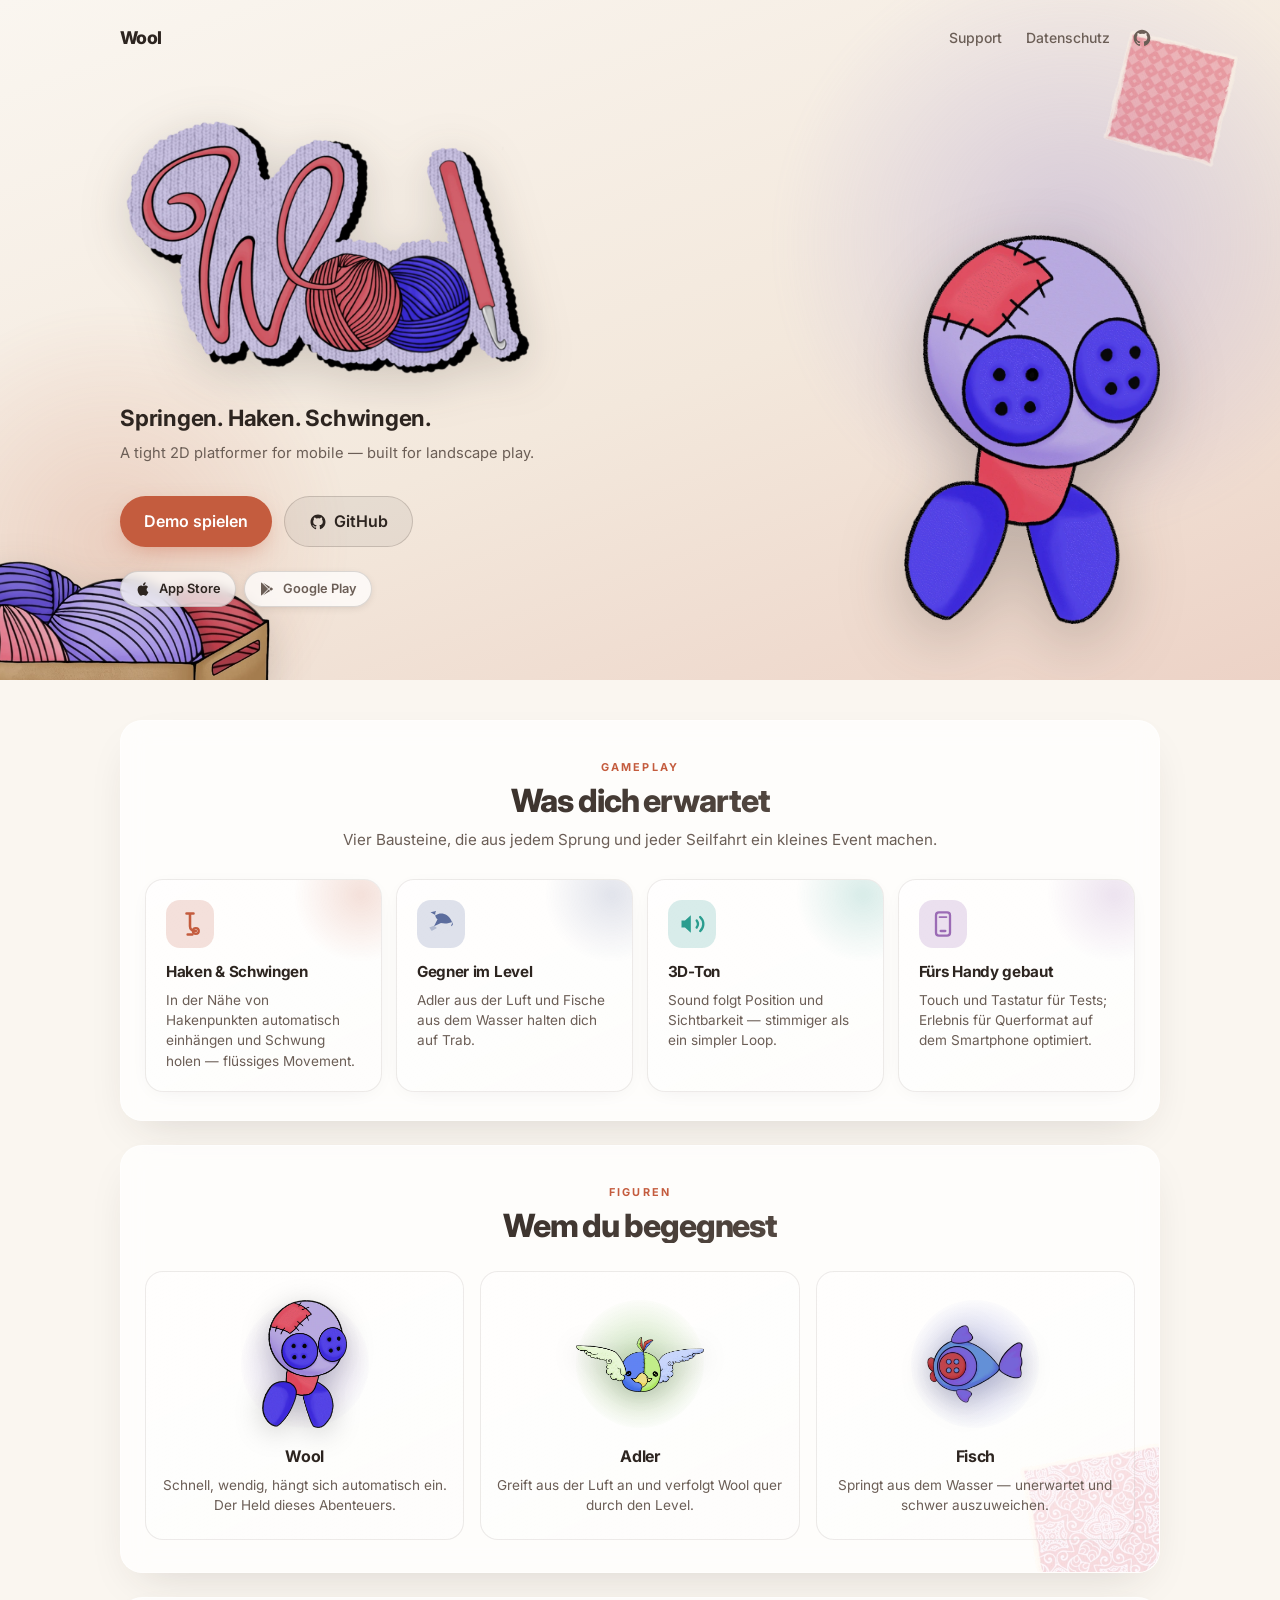
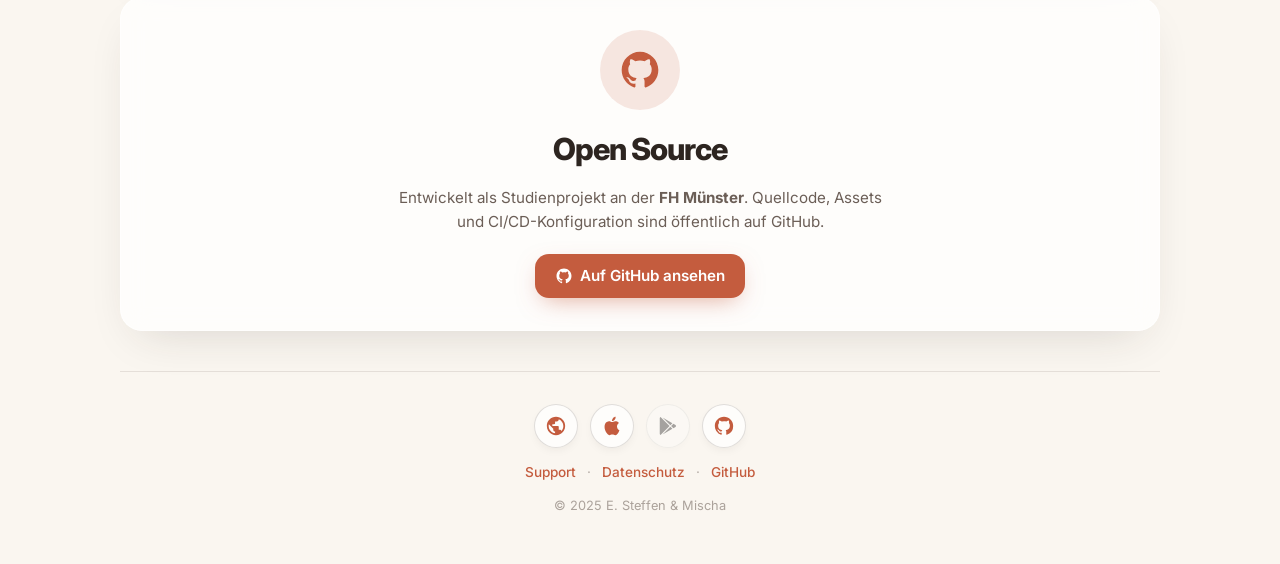
==== commit 94ebeb52: "feat: update marketing site with new assets and improved layout - Simplified asset copying in CI wor" ====
--- a/www/index.html
+++ b/www/index.html
@@ -7,8 +7,8 @@
       name="description"
       content="Wool — ein schneller 2D-Plattformer fürs Handy: springen, haken, schwingen. Offizielle Seite mit Web-Demo und Source-Code."
     />
-    <meta name="theme-color" content="#1a0e0a" />
-    <meta name="color-scheme" content="dark light" />
+    <meta name="theme-color" content="#faf6f0" />
+    <meta name="color-scheme" content="light dark" />
     <title>Wool — Mobile Plattformer</title>
     <link rel="canonical" href="https://eliassteffen.github.io/Wool/" />
     <meta property="og:type" content="website" />
@@ -79,13 +79,23 @@
 
     <!-- ── Hero ─────────────────────────────────────────────────── -->
     <div class="hero-wrap">
-      <div class="hero-bg" aria-hidden="true">
-        <img src="img/game/background.png" alt="" class="hero-bg-img" />
-      </div>
+      <div class="hero-glow" aria-hidden="true"></div>
+      <img
+        src="img/game/yarn-basket.webp"
+        alt=""
+        class="hero-basket"
+        aria-hidden="true"
+      />
+      <img
+        src="img/game/patch-1.webp"
+        alt=""
+        class="hero-patch"
+        aria-hidden="true"
+      />
 
       <div class="hero-inner">
         <header class="site-header">
-          <a href="/" class="brand">Wool</a>
+          <a href="./" class="brand">Wool</a>
           <nav class="nav-mini" aria-label="Kurznavigation">
             <a href="support-info/">Support</a>
             <a href="privacy-policy/">Datenschutz</a>
@@ -105,14 +115,15 @@
 
         <div class="hero-content">
           <div class="hero-text">
-            <img
-              class="hero-icon"
-              src="img/app-icon.png"
-              width="88"
-              height="88"
-              alt="Wool App-Symbol"
-            />
-            <h1>Wool</h1>
+            <h1 class="hero-logo-wrap">
+              <img
+                class="hero-logo"
+                src="img/game/logo-wordmark.webp"
+                alt="Wool"
+                width="420"
+                height="260"
+              />
+            </h1>
             <p class="tagline">Springen. Haken. Schwingen.</p>
             <p class="sub-en">A tight 2D platformer for mobile — built for landscape play.</p>
             <div class="hero-ctas">
@@ -156,7 +167,7 @@
           </div>
 
           <div class="hero-art" aria-hidden="true">
-            <img src="img/game/wool-swing.png" alt="" class="hero-character" />
+            <img src="img/game/wool-hero.webp" alt="" class="hero-character" />
           </div>
         </div>
       </div>
@@ -221,6 +232,12 @@
 
         <!-- Characters -->
         <section class="section characters-section" aria-labelledby="chars-title">
+          <img
+            src="img/game/patch-2.webp"
+            alt=""
+            class="characters-patch"
+            aria-hidden="true"
+          />
           <header class="section-head">
             <span class="kicker">Figuren</span>
             <h2 id="chars-title">Wem du begegnest</h2>
@@ -228,21 +245,21 @@
           <div class="char-grid">
             <div class="char-card char-card--hero">
               <div class="char-card__sprite-wrap">
-                <img src="img/game/wool-idle.png" alt="Wool" class="char-sprite" />
+                <img src="img/game/wool-card.webp" alt="Wool" class="char-sprite" />
               </div>
               <h3>Wool</h3>
               <p>Schnell, wendig, hängt sich automatisch ein. Der Held dieses Abenteuers.</p>
             </div>
             <div class="char-card char-card--eagle">
               <div class="char-card__sprite-wrap">
-                <img src="img/game/eagle.png" alt="Adler" class="char-sprite" />
+                <img src="img/game/eagle-card.webp" alt="Adler" class="char-sprite" />
               </div>
               <h3>Adler</h3>
               <p>Greift aus der Luft an und verfolgt Wool quer durch den Level.</p>
             </div>
             <div class="char-card char-card--fish">
               <div class="char-card__sprite-wrap">
-                <img src="img/game/fish.png" alt="Fisch" class="char-sprite" />
+                <img src="img/game/fish-card.webp" alt="Fisch" class="char-sprite" />
               </div>
               <h3>Fisch</h3>
               <p>Springt aus dem Wasser — unerwartet und schwer auszuweichen.</p>
--- a/www/marketing.css
+++ b/www/marketing.css
@@ -1,39 +1,56 @@
 /* ─── Tokens ───────────────────────────────────────────────────── */
 :root {
-  --cream:        #faf6f0;
-  --blush:        #f3e8dc;
-  --rose:         #e8c4b8;
-  --deep:         #2d2520;
-  --muted:        #6b5e56;
-  --accent:       #c45c3e;
-  --accent-soft:  rgba(196, 92, 62, 0.14);
-  --card-bg:      rgba(255, 255, 255, 0.75);
-  --card-border:  rgba(255, 255, 255, 0.5);
-  --shadow:       0 18px 48px -20px rgba(45, 37, 32, 0.18);
-  --radius-lg:    22px;
-  --radius-md:    14px;
-  --font:         "Inter", -apple-system, BlinkMacSystemFont, "Segoe UI", Roboto, sans-serif;
-  --content-max:  68rem;
-  --hero-dark:    #100a07;
+  --cream: #faf6f0;
+  --blush: #f3e8dc;
+  --rose: #e8c4b8;
+  --deep: #2d2520;
+  --muted: #6b5e56;
+  --accent: #c45c3e;
+  --accent-soft: rgba(196, 92, 62, 0.14);
+  --card-bg: rgba(255, 255, 255, 0.75);
+  --card-border: rgba(255, 255, 255, 0.5);
+  --shadow: 0 18px 48px -20px rgba(45, 37, 32, 0.18);
+  --radius-lg: 22px;
+  --radius-md: 14px;
+  --font:
+    "Inter", -apple-system, BlinkMacSystemFont, "Segoe UI", Roboto, sans-serif;
+  --content-max: 68rem;
+
+  /* character-derived accents, sampled from the real cropped art */
+  --wool-purple: #9d8ecf;
+  --wool-blue: #5342e5;
+  --eagle-blue: #5f7de0;
+  --eagle-green: #8bc76a;
+  --fish-blue: #6f79d6;
 }
 
 @media (prefers-color-scheme: dark) {
   :root {
-    --cream:       #1a1614;
-    --blush:       #252019;
-    --rose:        #3d322c;
-    --deep:        #f2ebe4;
-    --muted:       #a8988e;
-    --accent:      #e07a5f;
+    --cream: #1a1614;
+    --blush: #252019;
+    --rose: #3d322c;
+    --deep: #f2ebe4;
+    --muted: #a8988e;
+    --accent: #e07a5f;
     --accent-soft: rgba(224, 122, 95, 0.16);
-    --card-bg:     rgba(40, 34, 30, 0.78);
+    --card-bg: rgba(40, 34, 30, 0.78);
     --card-border: rgba(255, 255, 255, 0.07);
-    --shadow:      0 20px 50px -18px rgba(0, 0, 0, 0.5);
+    --shadow: 0 20px 50px -18px rgba(0, 0, 0, 0.5);
+
+    --wool-purple: #b3a5e0;
+    --wool-blue: #7d70ff;
+    --eagle-blue: #7d97f0;
+    --eagle-green: #a3dd85;
+    --fish-blue: #8c94e8;
   }
 }
 
 /* ─── Reset ────────────────────────────────────────────────────── */
-*, *::before, *::after { box-sizing: border-box; }
+*,
+*::before,
+*::after {
+  box-sizing: border-box;
+}
 
 html {
   height: 100%;
@@ -41,8 +58,13 @@
 }
 
 @media (prefers-reduced-motion: reduce) {
-  html { scroll-behavior: auto; }
-  * { animation-duration: 0.01ms !important; transition-duration: 0.01ms !important; }
+  html {
+    scroll-behavior: auto;
+  }
+  * {
+    animation-duration: 0.01ms !important;
+    transition-duration: 0.01ms !important;
+  }
 }
 
 body {
@@ -55,49 +77,87 @@
   -webkit-font-smoothing: antialiased;
 }
 
-.svg-defs { position: absolute; width: 0; height: 0; overflow: hidden; }
+.svg-defs {
+  position: absolute;
+  width: 0;
+  height: 0;
+  overflow: hidden;
+}
 
 /* ─── Hero ──────────────────────────────────────────────────────── */
 .hero-wrap {
   position: relative;
-  background: var(--hero-dark);
+  background: linear-gradient(
+    160deg,
+    var(--cream) 0%,
+    var(--blush) 55%,
+    var(--rose) 130%
+  );
   overflow: hidden;
-  min-height: min(92vh, 720px);
+  min-height: min(88vh, 680px);
   display: flex;
   flex-direction: column;
 }
 
-.hero-bg {
+.hero-glow {
   position: absolute;
   inset: 0;
   pointer-events: none;
-}
-
-.hero-bg-img {
-  width: 100%;
-  height: 100%;
-  object-fit: cover;
-  object-position: center 60%;
-  opacity: 0.18;
-  filter: saturate(0.6) brightness(0.7);
-  display: block;
-}
-
-.hero-bg::after {
+  z-index: 0;
+}
+
+.hero-glow::before {
   content: "";
   position: absolute;
-  inset: 0;
-  background: linear-gradient(
-    to bottom,
-    rgba(16, 10, 7, 0.15) 0%,
-    rgba(16, 10, 7, 0.45) 65%,
-    rgba(16, 10, 7, 0.92) 100%
-  );
+  top: -10%;
+  right: -8%;
+  width: min(60vw, 620px);
+  height: min(60vw, 620px);
+  border-radius: 50%;
+  background: radial-gradient(circle, var(--wool-purple) 0%, transparent 68%);
+  opacity: 0.35;
+  filter: blur(10px);
+}
+
+.hero-glow::after {
+  content: "";
+  position: absolute;
+  bottom: -15%;
+  left: -10%;
+  width: min(50vw, 480px);
+  height: min(50vw, 480px);
+  border-radius: 50%;
+  background: radial-gradient(circle, var(--accent) 0%, transparent 70%);
+  opacity: 0.18;
+  filter: blur(10px);
+}
+
+.hero-basket {
+  position: absolute;
+  left: -1.5rem;
+  bottom: -0.5rem;
+  width: clamp(180px, 24vw, 320px);
+  height: auto;
+  z-index: 1;
+  pointer-events: none;
+  filter: drop-shadow(0 12px 20px rgba(45, 37, 32, 0.18));
+}
+
+.hero-patch {
+  position: absolute;
+  top: 6%;
+  right: 4%;
+  width: clamp(70px, 9vw, 130px);
+  height: auto;
+  z-index: 0;
+  pointer-events: none;
+  opacity: 0.5;
+  transform: rotate(14deg);
 }
 
 .hero-inner {
   position: relative;
-  z-index: 1;
+  z-index: 2;
   width: 100%;
   max-width: var(--content-max);
   margin: 0 auto;
@@ -120,11 +180,13 @@
   font-weight: 800;
   font-size: 1.1rem;
   letter-spacing: -0.03em;
-  color: #fff;
+  color: var(--deep);
   text-decoration: none;
 }
 
-.brand:hover { color: var(--accent); }
+.brand:hover {
+  color: var(--accent);
+}
 
 .nav-mini {
   display: flex;
@@ -136,17 +198,19 @@
 .nav-mini a {
   font-size: 0.875rem;
   font-weight: 500;
-  color: rgba(255, 255, 255, 0.7);
+  color: var(--muted);
   text-decoration: none;
   padding: 0.4rem 0.65rem;
   border-radius: 8px;
-  transition: color 0.15s, background 0.15s;
+  transition:
+    color 0.15s,
+    background 0.15s;
 }
 
 .nav-mini a:hover,
 .nav-mini a:focus-visible {
-  color: #fff;
-  background: rgba(255, 255, 255, 0.1);
+  color: var(--accent);
+  background: var(--accent-soft);
   outline: none;
 }
 
@@ -177,39 +241,36 @@
   }
 }
 
-.hero-text { color: #fff; }
-
-.hero-icon {
-  width: 80px;
-  height: 80px;
-  border-radius: 22%;
-  box-shadow: 0 8px 32px rgba(0,0,0,0.5), 0 0 0 1px rgba(255,255,255,0.15) inset;
+.hero-text {
+  color: var(--deep);
+}
+
+.hero-logo-wrap {
+  margin: 0 0 1.25rem;
+  line-height: 0;
+  position: relative;
+  display: inline-block;
+}
+
+.hero-logo {
   display: block;
-  margin-bottom: 1.25rem;
-  object-fit: cover;
-}
-
-.hero-text h1 {
-  margin: 0 0 0.4rem;
-  font-size: clamp(2.5rem, 8vw, 4.5rem);
-  font-weight: 800;
-  letter-spacing: -0.04em;
-  line-height: 1.05;
-  color: #fff;
+  width: clamp(230px, 32vw, 420px);
+  height: auto;
+  filter: drop-shadow(0 10px 24px rgba(45, 37, 32, 0.18));
 }
 
 .tagline {
   margin: 0 0 0.4rem;
-  font-size: clamp(1.05rem, 2.5vw, 1.35rem);
-  font-weight: 600;
-  color: rgba(255, 255, 255, 0.88);
+  font-size: clamp(1.1rem, 2.6vw, 1.4rem);
+  font-weight: 700;
+  color: var(--deep);
   letter-spacing: -0.01em;
 }
 
 .sub-en {
   margin: 0 0 2rem;
   font-size: 0.92rem;
-  color: rgba(255, 255, 255, 0.48);
+  color: var(--muted);
 }
 
 .hero-ctas {
@@ -236,32 +297,64 @@
   font-weight: 600;
   text-decoration: none;
   cursor: pointer;
-  border: 1px solid rgba(255, 255, 255, 0.18);
-  background: rgba(255, 255, 255, 0.1);
-  color: rgba(255, 255, 255, 0.75);
-  transition: background 0.15s, color 0.15s;
-  backdrop-filter: blur(8px);
-}
-
-.store-chip:hover { background: rgba(255,255,255,0.18); color: #fff; }
-.store-chip--play { opacity: 0.6; }
+  border: 1px solid rgba(45, 37, 32, 0.16);
+  background: rgba(255, 255, 255, 0.72);
+  backdrop-filter: blur(6px);
+  color: var(--deep);
+  box-shadow: 0 2px 10px -4px rgba(45, 37, 32, 0.25);
+  transition:
+    background 0.15s,
+    color 0.15s;
+}
+
+.store-chip:hover {
+  background: rgba(255, 255, 255, 0.9);
+}
+.store-chip--play {
+  color: var(--muted);
+}
+
+@media (prefers-color-scheme: dark) {
+  .store-chip {
+    border-color: rgba(255, 255, 255, 0.16);
+    background: rgba(20, 16, 14, 0.6);
+  }
+  .store-chip:hover {
+    background: rgba(20, 16, 14, 0.8);
+  }
+}
 
 /* ── Hero character art ── */
 .hero-art {
   display: none;
   align-self: flex-end;
   flex-shrink: 0;
-}
-
-@media (min-width: 680px) { .hero-art { display: block; } }
+  position: relative;
+  z-index: 1;
+}
+
+@media (min-width: 680px) {
+  .hero-art {
+    display: block;
+  }
+}
 
 .hero-character {
-  width: clamp(180px, 22vw, 280px);
+  width: clamp(200px, 20vw, 320px);
   height: auto;
   display: block;
-  image-rendering: pixelated;
-  filter: drop-shadow(0 16px 40px rgba(0,0,0,0.6));
-  transform: scaleX(-1);
+  filter: drop-shadow(0 20px 32px rgba(45, 37, 32, 0.25));
+  animation: hero-bob 4.5s ease-in-out infinite;
+}
+
+@keyframes hero-bob {
+  0%,
+  100% {
+    transform: translateY(0) rotate(-1.5deg);
+  }
+  50% {
+    transform: translateY(-14px) rotate(1.5deg);
+  }
 }
 
 /* ─── Page wrap (below hero) ────────────────────────────────────── */
@@ -287,10 +380,17 @@
   text-decoration: none;
   border: none;
   cursor: pointer;
-  transition: transform 0.15s, box-shadow 0.15s, filter 0.15s;
-}
-
-.btn:focus-visible { outline: 2px solid var(--accent); outline-offset: 3px; }
+  transition:
+    transform 0.15s,
+    box-shadow 0.15s,
+    filter 0.15s,
+    background 0.15s;
+}
+
+.btn:focus-visible {
+  outline: 2px solid var(--accent);
+  outline-offset: 3px;
+}
 
 .btn-lg {
   padding: 0.75rem 1.5rem;
@@ -304,16 +404,31 @@
   box-shadow: 0 8px 24px -8px rgba(196, 92, 62, 0.55);
 }
 
-.btn-primary:hover { filter: brightness(1.08); transform: translateY(-1px); }
+.btn-primary:hover {
+  filter: brightness(1.08);
+  transform: translateY(-1px);
+}
 
 .btn-ghost {
-  background: rgba(255, 255, 255, 0.12);
-  color: #fff;
-  border: 1px solid rgba(255, 255, 255, 0.22);
-  backdrop-filter: blur(10px);
-}
-
-.btn-ghost:hover { background: rgba(255,255,255,0.2); transform: translateY(-1px); }
+  background: rgba(45, 37, 32, 0.06);
+  color: var(--deep);
+  border: 1px solid rgba(45, 37, 32, 0.18);
+}
+
+.btn-ghost:hover {
+  background: rgba(45, 37, 32, 0.12);
+  transform: translateY(-1px);
+}
+
+@media (prefers-color-scheme: dark) {
+  .btn-ghost {
+    background: rgba(255, 255, 255, 0.08);
+    border-color: rgba(255, 255, 255, 0.16);
+  }
+  .btn-ghost:hover {
+    background: rgba(255, 255, 255, 0.14);
+  }
+}
 
 /* ─── Shared section styles ─────────────────────────────────────── */
 .section {
@@ -364,10 +479,18 @@
   }
 }
 
-.section-lead { margin: 0; font-size: 0.95rem; color: var(--muted); line-height: 1.55; }
+.section-lead {
+  margin: 0;
+  font-size: 0.95rem;
+  color: var(--muted);
+  line-height: 1.55;
+}
 
 /* ─── Feature grid ──────────────────────────────────────────────── */
-.features-section { padding: 2rem 1.5rem 1.75rem; overflow: hidden; }
+.features-section {
+  padding: 2rem 1.5rem 1.75rem;
+  overflow: hidden;
+}
 
 .feature-grid {
   list-style: none;
@@ -378,8 +501,16 @@
   grid-template-columns: 1fr;
 }
 
-@media (min-width: 480px) { .feature-grid { grid-template-columns: 1fr 1fr; } }
-@media (min-width: 900px) { .feature-grid { grid-template-columns: repeat(4, 1fr); } }
+@media (min-width: 480px) {
+  .feature-grid {
+    grid-template-columns: 1fr 1fr;
+  }
+}
+@media (min-width: 900px) {
+  .feature-grid {
+    grid-template-columns: repeat(4, 1fr);
+  }
+}
 
 .feature-card {
   --card-accent: var(--accent);
@@ -391,29 +522,64 @@
   padding: 1.25rem;
   border-radius: 18px;
   border: 1px solid rgba(107, 94, 86, 0.12);
-  background: linear-gradient(155deg, rgba(255,255,255,0.55) 0%, rgba(255,255,255,0.12) 100%);
-  box-shadow: 0 4px 24px -12px rgba(45,37,32,0.12);
+  background: linear-gradient(
+    155deg,
+    rgba(255, 255, 255, 0.55) 0%,
+    rgba(255, 255, 255, 0.12) 100%
+  );
+  box-shadow: 0 4px 24px -12px rgba(45, 37, 32, 0.12);
   overflow: hidden;
-  transition: transform 0.2s, box-shadow 0.2s, border-color 0.2s;
+  transition:
+    transform 0.2s,
+    box-shadow 0.2s,
+    border-color 0.2s;
 }
 
 @media (prefers-color-scheme: dark) {
   .feature-card {
-    border-color: rgba(255,255,255,0.08);
-    background: linear-gradient(155deg, rgba(50,44,40,0.9) 0%, rgba(30,26,24,0.5) 100%);
-  }
-}
-
-.feature-card--swing { --card-accent: #c45c3e; --card-accent-soft: rgba(196,92,62,0.18); }
-.feature-card--foe   { --card-accent: #5c6d9e; --card-accent-soft: rgba(92,109,158,0.2); }
-.feature-card--audio { --card-accent: #2a9d8f; --card-accent-soft: rgba(42,157,143,0.18); }
-.feature-card--touch { --card-accent: #9b6bb5; --card-accent-soft: rgba(155,107,181,0.2); }
+    border-color: rgba(255, 255, 255, 0.08);
+    background: linear-gradient(
+      155deg,
+      rgba(50, 44, 40, 0.9) 0%,
+      rgba(30, 26, 24, 0.5) 100%
+    );
+  }
+}
+
+.feature-card--swing {
+  --card-accent: #c45c3e;
+  --card-accent-soft: rgba(196, 92, 62, 0.18);
+}
+.feature-card--foe {
+  --card-accent: #5c6d9e;
+  --card-accent-soft: rgba(92, 109, 158, 0.2);
+}
+.feature-card--audio {
+  --card-accent: #2a9d8f;
+  --card-accent-soft: rgba(42, 157, 143, 0.18);
+}
+.feature-card--touch {
+  --card-accent: #9b6bb5;
+  --card-accent-soft: rgba(155, 107, 181, 0.2);
+}
 
 @media (prefers-color-scheme: dark) {
-  .feature-card--swing { --card-accent: #e07a5f; --card-accent-soft: rgba(224,122,95,0.2); }
-  .feature-card--foe   { --card-accent: #8fa3d9; --card-accent-soft: rgba(143,163,217,0.18); }
-  .feature-card--audio { --card-accent: #4ecdc4; --card-accent-soft: rgba(78,205,196,0.15); }
-  .feature-card--touch { --card-accent: #c9a0dc; --card-accent-soft: rgba(201,160,220,0.18); }
+  .feature-card--swing {
+    --card-accent: #e07a5f;
+    --card-accent-soft: rgba(224, 122, 95, 0.2);
+  }
+  .feature-card--foe {
+    --card-accent: #8fa3d9;
+    --card-accent-soft: rgba(143, 163, 217, 0.18);
+  }
+  .feature-card--audio {
+    --card-accent: #4ecdc4;
+    --card-accent-soft: rgba(78, 205, 196, 0.15);
+  }
+  .feature-card--touch {
+    --card-accent: #c9a0dc;
+    --card-accent-soft: rgba(201, 160, 220, 0.18);
+  }
 }
 
 .feature-card__glow {
@@ -424,18 +590,20 @@
   top: -55px;
   right: -50px;
   background: radial-gradient(circle, var(--card-accent) 0%, transparent 68%);
-  opacity: 0.22;
+  opacity: 0.18;
   filter: blur(2px);
 }
 
 .feature-card:hover {
   transform: translateY(-3px);
-  box-shadow: 0 14px 36px -14px rgba(45,37,32,0.18);
+  box-shadow: 0 14px 36px -14px rgba(45, 37, 32, 0.18);
   border-color: color-mix(in srgb, var(--card-accent) 35%, transparent);
 }
 
 @media (prefers-color-scheme: dark) {
-  .feature-card:hover { box-shadow: 0 18px 40px -12px rgba(0,0,0,0.45); }
+  .feature-card:hover {
+    box-shadow: 0 18px 40px -12px rgba(0, 0, 0, 0.45);
+  }
 }
 
 .feature-card__icon {
@@ -466,62 +634,119 @@
 }
 
 /* ─── Characters section ────────────────────────────────────────── */
-.characters-section { padding: 2rem 1.5rem; }
+.characters-section {
+  padding: 2rem 1.5rem;
+  position: relative;
+  overflow: hidden;
+}
+
+.characters-patch {
+  position: absolute;
+  bottom: -2rem;
+  right: -1.5rem;
+  width: clamp(90px, 12vw, 160px);
+  height: auto;
+  opacity: 0.35;
+  transform: rotate(-10deg);
+  pointer-events: none;
+  z-index: 0;
+}
 
 .char-grid {
   display: grid;
   gap: 1rem;
   grid-template-columns: 1fr;
-}
-
-@media (min-width: 480px) { .char-grid { grid-template-columns: repeat(3, 1fr); } }
+  position: relative;
+  z-index: 1;
+}
+
+@media (min-width: 480px) {
+  .char-grid {
+    grid-template-columns: repeat(3, 1fr);
+  }
+}
 
 .char-card {
+  --char-accent: var(--accent);
+  --char-glow: var(--accent-soft);
   display: flex;
   flex-direction: column;
   align-items: center;
   text-align: center;
   padding: 1.75rem 1rem 1.5rem;
   border-radius: 18px;
-  border: 1px solid rgba(107,94,86,0.12);
-  background: linear-gradient(155deg, rgba(255,255,255,0.5) 0%, rgba(255,255,255,0.1) 100%);
-  transition: transform 0.2s, box-shadow 0.2s;
+  border: 1px solid rgba(107, 94, 86, 0.12);
+  background: linear-gradient(
+    155deg,
+    rgba(255, 255, 255, 0.5) 0%,
+    rgba(255, 255, 255, 0.1) 100%
+  );
+  transition:
+    transform 0.2s,
+    box-shadow 0.2s;
 }
 
 @media (prefers-color-scheme: dark) {
   .char-card {
-    border-color: rgba(255,255,255,0.08);
-    background: linear-gradient(155deg, rgba(50,44,40,0.9) 0%, rgba(30,26,24,0.5) 100%);
-  }
-}
-
-.char-card:hover { transform: translateY(-4px); box-shadow: 0 16px 40px -16px rgba(45,37,32,0.22); }
+    border-color: rgba(255, 255, 255, 0.08);
+    background: linear-gradient(
+      155deg,
+      rgba(50, 44, 40, 0.9) 0%,
+      rgba(30, 26, 24, 0.5) 100%
+    );
+  }
+}
+
+.char-card:hover {
+  transform: translateY(-4px);
+  box-shadow: 0 16px 40px -16px rgba(45, 37, 32, 0.22);
+}
 
 @media (prefers-color-scheme: dark) {
-  .char-card:hover { box-shadow: 0 16px 40px -16px rgba(0,0,0,0.5); }
-}
-
-.char-card--hero  { --char-glow: rgba(196, 92, 62, 0.25); }
-.char-card--eagle { --char-glow: rgba(92, 109, 158, 0.25); }
-.char-card--fish  { --char-glow: rgba(42, 157, 143, 0.25); }
+  .char-card:hover {
+    box-shadow: 0 16px 40px -16px rgba(0, 0, 0, 0.5);
+  }
+}
+
+.char-card--hero {
+  --char-accent: var(--wool-blue);
+  --char-glow: color-mix(in srgb, var(--wool-purple) 45%, transparent);
+}
+.char-card--eagle {
+  --char-accent: var(--eagle-blue);
+  --char-glow: color-mix(in srgb, var(--eagle-green) 45%, transparent);
+}
+.char-card--fish {
+  --char-accent: var(--fish-blue);
+  --char-glow: color-mix(in srgb, var(--fish-blue) 40%, transparent);
+}
 
 .char-card__sprite-wrap {
-  width: 120px;
-  height: 120px;
+  width: 128px;
+  height: 128px;
   display: flex;
   align-items: center;
   justify-content: center;
   border-radius: 50%;
-  background: radial-gradient(circle, var(--char-glow, rgba(196,92,62,0.2)) 0%, transparent 75%);
+  background: radial-gradient(circle, var(--char-glow) 0%, transparent 75%);
   margin-bottom: 1rem;
+  transition: transform 0.25s cubic-bezier(0.34, 1.56, 0.64, 1);
+}
+
+.char-card:hover .char-card__sprite-wrap {
+  transform: scale(1.06);
 }
 
 .char-sprite {
-  max-width: 92px;
-  max-height: 92px;
+  max-width: 128px;
+  max-height: 128px;
   object-fit: contain;
-  image-rendering: pixelated;
-  filter: drop-shadow(0 4px 12px rgba(0,0,0,0.25));
+  filter: drop-shadow(0 6px 14px rgba(0, 0, 0, 0.2));
+}
+
+.char-card--fish .char-sprite {
+  max-width: 96px;
+  max-height: 96px;
 }
 
 .char-card h3 {
@@ -540,7 +765,10 @@
 }
 
 /* ─── GitHub / Open Source section ─────────────────────────────── */
-.github-section { text-align: center; margin-bottom: 0; }
+.github-section {
+  text-align: center;
+  margin-bottom: 0;
+}
 
 .github-inner {
   display: flex;
@@ -578,7 +806,9 @@
   line-height: 1.6;
 }
 
-.github-section .btn { margin-top: 0.5rem; }
+.github-section .btn {
+  margin-top: 0.5rem;
+}
 
 /* ─── Footer ─────────────────────────────────────────────────────── */
 .site-footer {
@@ -610,25 +840,60 @@
   height: 2.75rem;
   border-radius: 50%;
   background: var(--card-bg);
-  border: 1px solid rgba(107,94,86,0.2);
+  border: 1px solid rgba(107, 94, 86, 0.2);
   color: var(--deep);
   text-decoration: none;
   font: inherit;
   cursor: pointer;
-  box-shadow: 0 4px 14px -8px rgba(45,37,32,0.2);
-  transition: border-color 0.15s, color 0.15s, transform 0.15s;
-}
-
-.footer-icon-link:hover { border-color: var(--accent); color: var(--accent); transform: translateY(-2px); }
-.footer-icon-link:focus-visible { outline: 2px solid var(--accent); outline-offset: 3px; }
-.footer-icon-link--disabled { opacity: 0.4; filter: grayscale(1); }
-.footer-icon-link--disabled:hover { opacity: 0.55; color: var(--muted); transform: none; border-color: rgba(107,94,86,0.2); }
-
-.footer-meta { margin: 0; }
-.footer-meta a, .site-footer a { color: var(--accent); font-weight: 500; text-decoration: none; }
-.footer-meta a:hover, .site-footer a:hover { text-decoration: underline; }
-.sep { margin: 0 0.45rem; opacity: 0.45; }
-.footer-copy { margin: 0; font-size: 0.8rem; opacity: 0.55; }
+  box-shadow: 0 4px 14px -8px rgba(45, 37, 32, 0.2);
+  transition:
+    border-color 0.15s,
+    color 0.15s,
+    transform 0.15s;
+}
+
+.footer-icon-link:hover {
+  border-color: var(--accent);
+  color: var(--accent);
+  transform: translateY(-2px);
+}
+.footer-icon-link:focus-visible {
+  outline: 2px solid var(--accent);
+  outline-offset: 3px;
+}
+.footer-icon-link--disabled {
+  opacity: 0.4;
+  filter: grayscale(1);
+}
+.footer-icon-link--disabled:hover {
+  opacity: 0.55;
+  color: var(--muted);
+  transform: none;
+  border-color: rgba(107, 94, 86, 0.2);
+}
+
+.footer-meta {
+  margin: 0;
+}
+.footer-meta a,
+.site-footer a {
+  color: var(--accent);
+  font-weight: 500;
+  text-decoration: none;
+}
+.footer-meta a:hover,
+.site-footer a:hover {
+  text-decoration: underline;
+}
+.sep {
+  margin: 0 0.45rem;
+  opacity: 0.45;
+}
+.footer-copy {
+  margin: 0;
+  font-size: 0.8rem;
+  opacity: 0.55;
+}
 
 /* ─── Dialog ─────────────────────────────────────────────────────── */
 .popover-soon {
@@ -642,11 +907,27 @@
   margin: auto;
 }
 
-.popover-soon::backdrop { background: rgba(0,0,0,0.45); }
-.popover-soon__title { margin: 0 0 0.5rem; font-size: 1.15rem; font-weight: 700; letter-spacing: -0.02em; }
-.popover-soon__text { margin: 0 0 1.15rem; font-size: 0.9rem; color: var(--muted); line-height: 1.45; }
-.popover-soon form { margin: 0; }
-.popover-soon__close { width: 100%; }
+.popover-soon::backdrop {
+  background: rgba(0, 0, 0, 0.45);
+}
+.popover-soon__title {
+  margin: 0 0 0.5rem;
+  font-size: 1.15rem;
+  font-weight: 700;
+  letter-spacing: -0.02em;
+}
+.popover-soon__text {
+  margin: 0 0 1.15rem;
+  font-size: 0.9rem;
+  color: var(--muted);
+  line-height: 1.45;
+}
+.popover-soon form {
+  margin: 0;
+}
+.popover-soon__close {
+  width: 100%;
+}
 
 /* ─── Support & Privacy subpages ────────────────────────────────── */
 main .legal-card {
@@ -660,11 +941,15 @@
   backdrop-filter: blur(14px);
   border-radius: 22px;
   padding: 2rem 1.5rem;
-  border: 1px solid rgba(255,255,255,0.45);
+  border: 1px solid rgba(255, 255, 255, 0.45);
   box-shadow: var(--shadow);
 }
 
-@media (prefers-color-scheme: dark) { .legal-card { border-color: rgba(255,255,255,0.06); } }
+@media (prefers-color-scheme: dark) {
+  .legal-card {
+    border-color: rgba(255, 255, 255, 0.06);
+  }
+}
 
 .legal-card h1 {
   margin: 0 0 0.5rem;
@@ -676,29 +961,73 @@
   text-align: center;
 }
 
-.legal-lead { margin: 0 0 1.5rem; text-align: center; font-size: 0.95rem; line-height: 1.55; color: var(--muted); }
+.legal-lead {
+  margin: 0 0 1.5rem;
+  text-align: center;
+  font-size: 0.95rem;
+  line-height: 1.55;
+  color: var(--muted);
+}
 
 .legal-panel {
   text-align: left;
   padding: 1.25rem 1.2rem;
   border-radius: 16px;
-  border: 1px solid rgba(107,94,86,0.12);
-  background: linear-gradient(165deg, rgba(255,255,255,0.55) 0%, rgba(255,255,255,0.12) 100%);
+  border: 1px solid rgba(107, 94, 86, 0.12);
+  background: linear-gradient(
+    165deg,
+    rgba(255, 255, 255, 0.55) 0%,
+    rgba(255, 255, 255, 0.12) 100%
+  );
 }
 
 @media (prefers-color-scheme: dark) {
   .legal-panel {
-    border-color: rgba(255,255,255,0.08);
-    background: linear-gradient(165deg, rgba(50,44,40,0.88) 0%, rgba(28,24,22,0.55) 100%);
-  }
-}
-
-.legal-label { font-size: 0.68rem; font-weight: 700; letter-spacing: 0.14em; text-transform: uppercase; color: var(--muted); margin-bottom: 0.3rem; }
-.legal-value { font-size: 1rem; font-weight: 500; color: var(--deep); margin-bottom: 1.15rem; line-height: 1.45; }
-.legal-value:last-child { margin-bottom: 0; }
-.legal-value a { color: var(--accent); font-weight: 600; text-decoration: none; }
-.legal-value a:hover { text-decoration: underline; }
-
-.legal-card--policy h1 { text-align: left; margin-bottom: 0.85rem; padding-bottom: 0.85rem; border-bottom: 1px solid rgba(107,94,86,0.12); }
-.legal-card--policy .legal-lead { text-align: left; }
-.legal-card--policy .legal-panel { margin-top: 0.25rem; }
+    border-color: rgba(255, 255, 255, 0.08);
+    background: linear-gradient(
+      165deg,
+      rgba(50, 44, 40, 0.88) 0%,
+      rgba(28, 24, 22, 0.55) 100%
+    );
+  }
+}
+
+.legal-label {
+  font-size: 0.68rem;
+  font-weight: 700;
+  letter-spacing: 0.14em;
+  text-transform: uppercase;
+  color: var(--muted);
+  margin-bottom: 0.3rem;
+}
+.legal-value {
+  font-size: 1rem;
+  font-weight: 500;
+  color: var(--deep);
+  margin-bottom: 1.15rem;
+  line-height: 1.45;
+}
+.legal-value:last-child {
+  margin-bottom: 0;
+}
+.legal-value a {
+  color: var(--accent);
+  font-weight: 600;
+  text-decoration: none;
+}
+.legal-value a:hover {
+  text-decoration: underline;
+}
+
+.legal-card--policy h1 {
+  text-align: left;
+  margin-bottom: 0.85rem;
+  padding-bottom: 0.85rem;
+  border-bottom: 1px solid rgba(107, 94, 86, 0.12);
+}
+.legal-card--policy .legal-lead {
+  text-align: left;
+}
+.legal-card--policy .legal-panel {
+  margin-top: 0.25rem;
+}
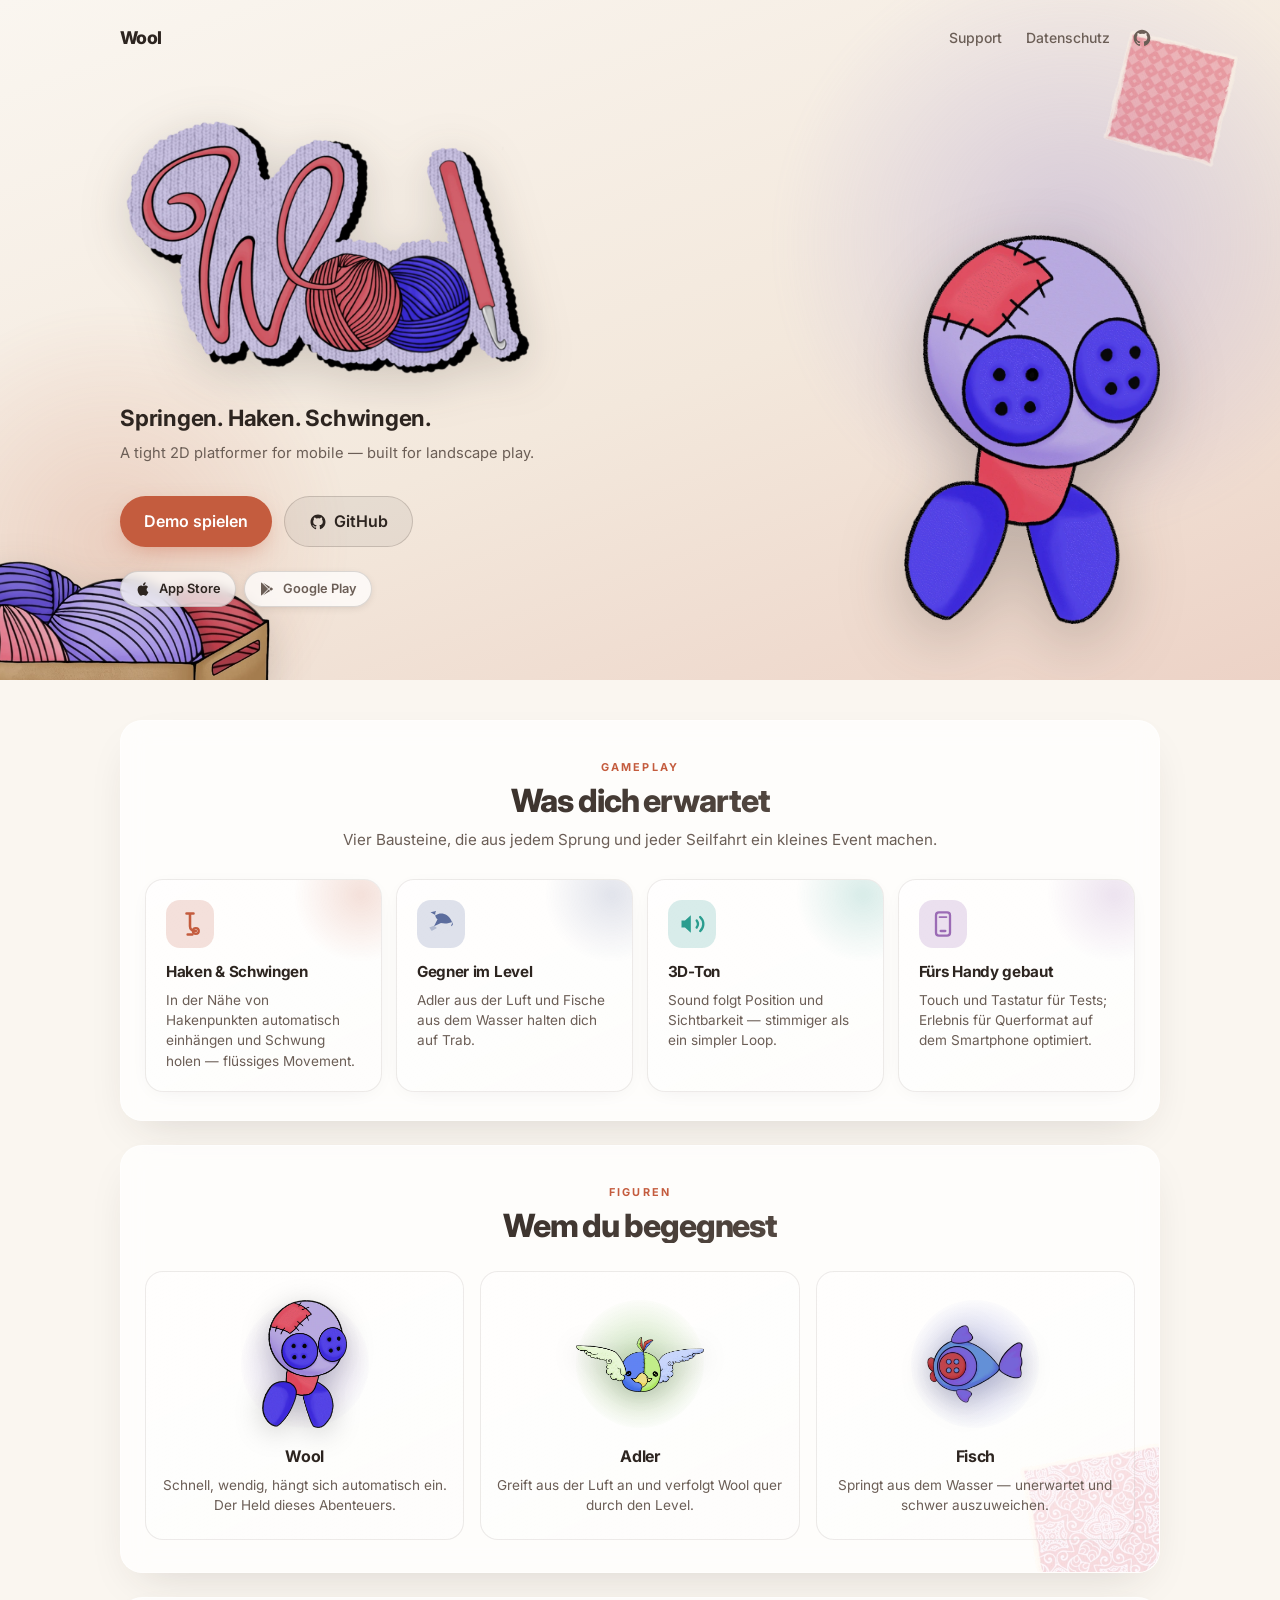
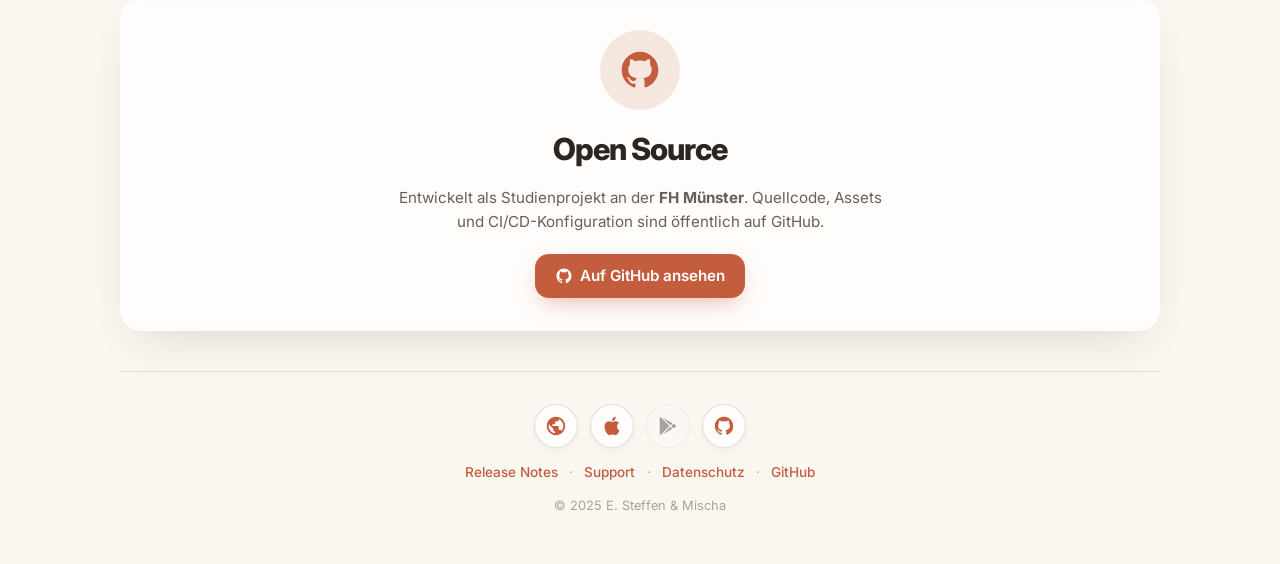
==== commit c029a3d0: "feat: add release notes section and update navigation links - Introduced a new release notes page wi" ====
--- a/www/index.html
+++ b/www/index.html
@@ -328,6 +328,8 @@
           </a>
         </nav>
         <p class="footer-meta">
+          <a href="release-notes/">Release Notes</a>
+          <span class="sep">·</span>
           <a href="support-info/">Support</a>
           <span class="sep">·</span>
           <a href="privacy-policy/">Datenschutz</a>
--- a/www/marketing.css
+++ b/www/marketing.css
@@ -1031,3 +1031,81 @@
 .legal-card--policy .legal-panel {
   margin-top: 0.25rem;
 }
+
+/* ─── Release notes ──────────────────────────────────────────────── */
+.release-list {
+  list-style: none;
+  margin: 0;
+  padding: 0;
+  display: flex;
+  flex-direction: column;
+  gap: 1.5rem;
+}
+
+.release-entry {
+  padding: 1.25rem 1.2rem;
+  border-radius: 16px;
+  border: 1px solid rgba(107, 94, 86, 0.12);
+  background: linear-gradient(
+    165deg,
+    rgba(255, 255, 255, 0.55) 0%,
+    rgba(255, 255, 255, 0.12) 100%
+  );
+}
+
+@media (prefers-color-scheme: dark) {
+  .release-entry {
+    border-color: rgba(255, 255, 255, 0.08);
+    background: linear-gradient(
+      165deg,
+      rgba(50, 44, 40, 0.88) 0%,
+      rgba(28, 24, 22, 0.55) 100%
+    );
+  }
+}
+
+.release-entry__head {
+  display: flex;
+  align-items: center;
+  gap: 0.6rem;
+  margin-bottom: 0.5rem;
+}
+
+.release-badge {
+  font-size: 0.72rem;
+  font-weight: 700;
+  letter-spacing: 0.04em;
+  color: var(--accent);
+  background: var(--accent-soft);
+  padding: 0.22rem 0.6rem;
+  border-radius: 999px;
+}
+
+.release-date {
+  font-size: 0.78rem;
+  font-weight: 600;
+  color: var(--muted);
+}
+
+.release-entry__title {
+  margin: 0 0 0.65rem;
+  font-size: 1.05rem;
+  font-weight: 700;
+  color: var(--deep);
+}
+
+.release-changes {
+  margin: 0;
+  padding-left: 1.15rem;
+  color: var(--deep);
+}
+
+.release-changes li {
+  font-size: 0.92rem;
+  line-height: 1.55;
+  margin-bottom: 0.4rem;
+}
+
+.release-changes li:last-child {
+  margin-bottom: 0;
+}
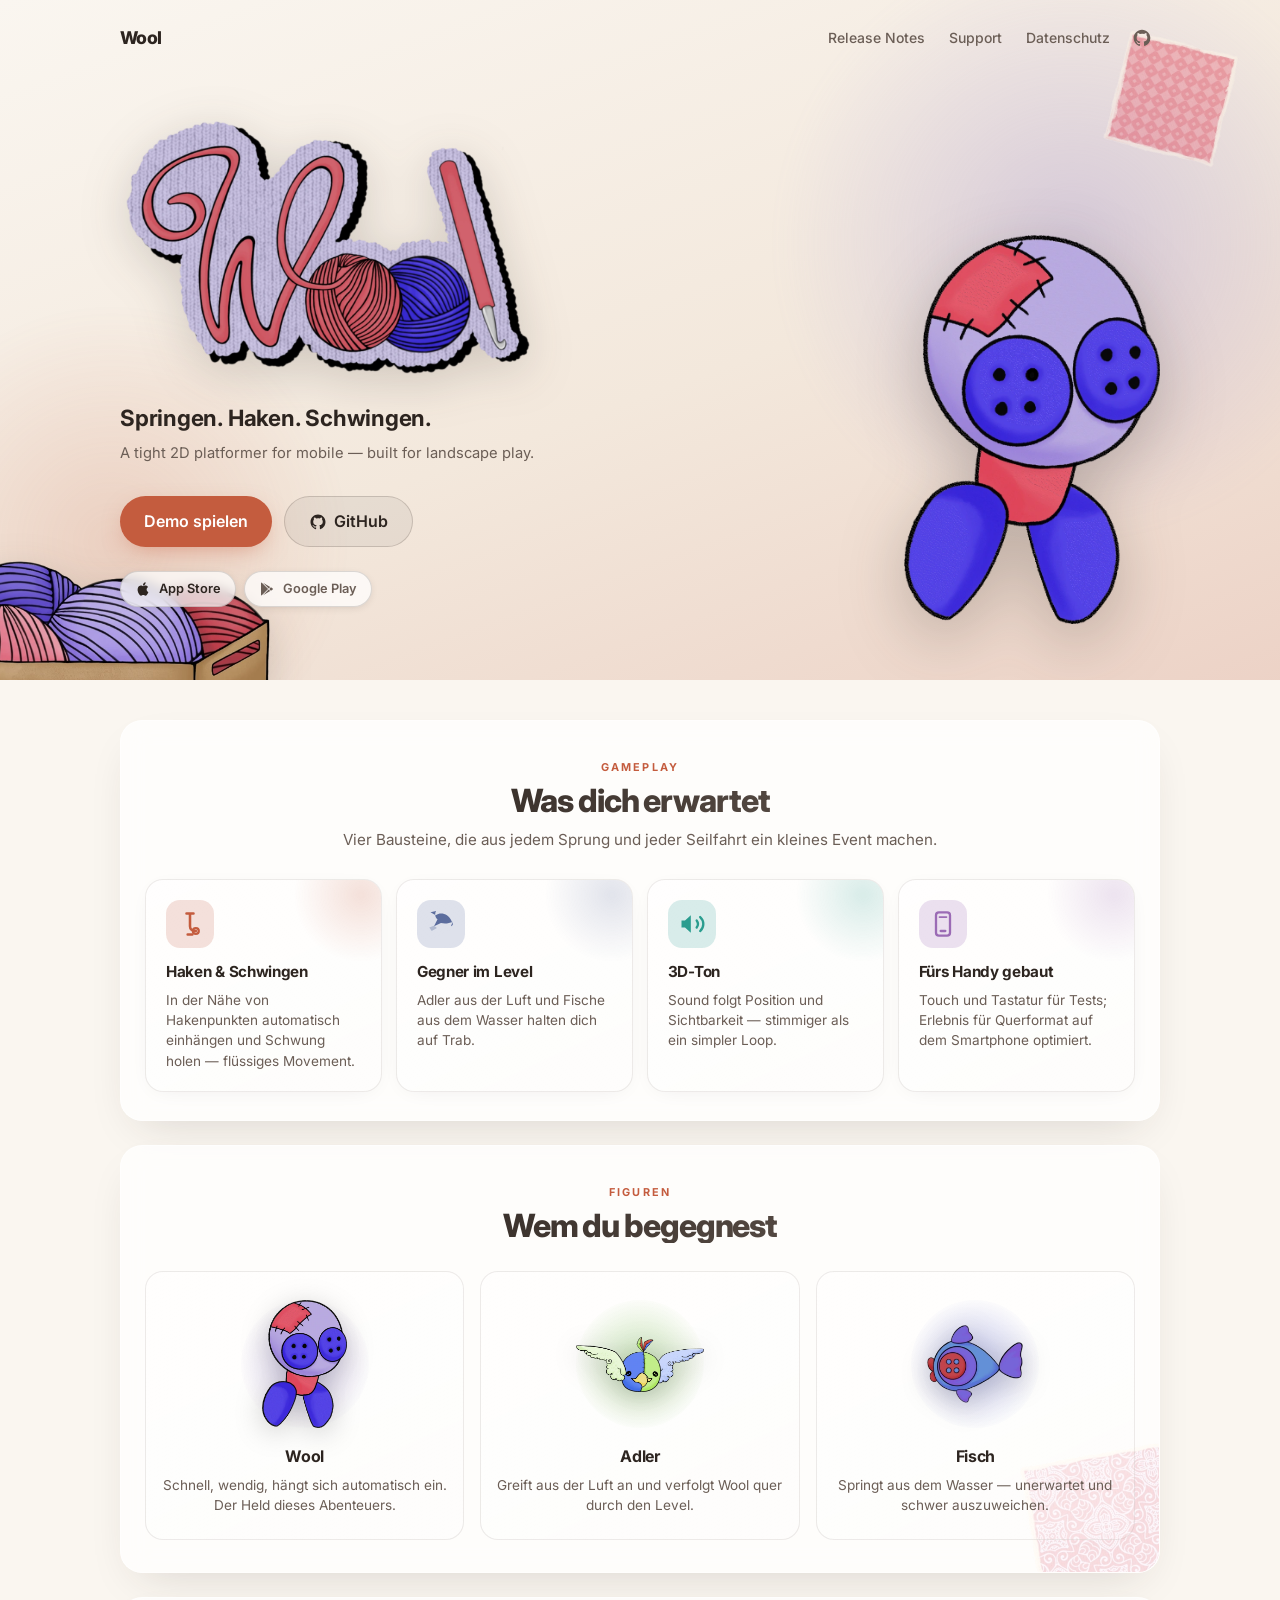
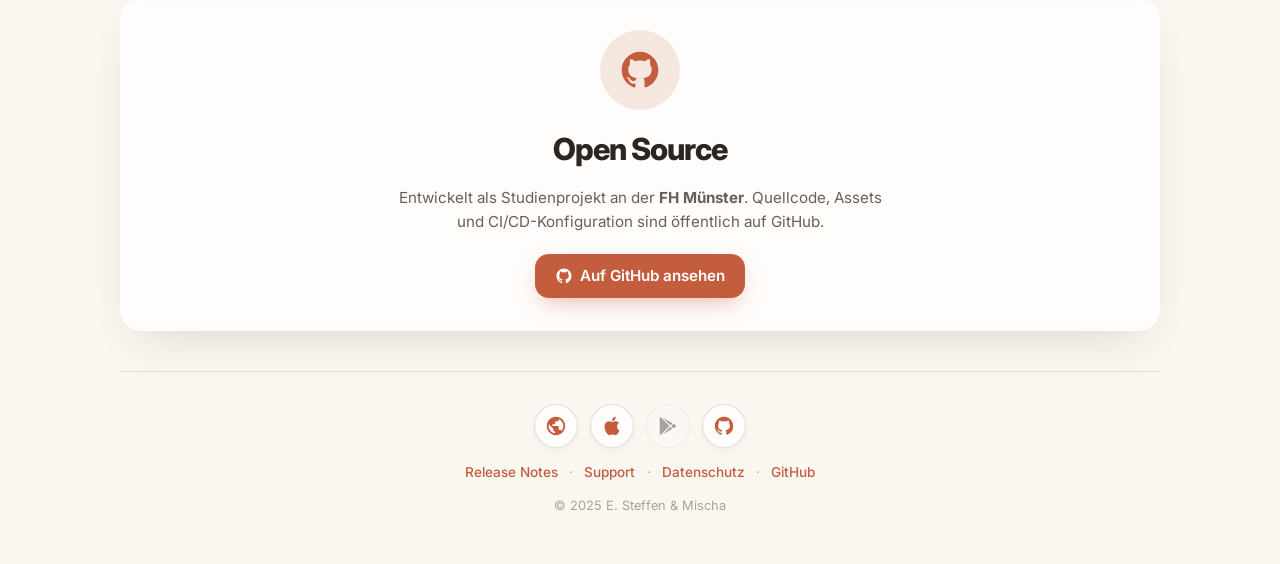
==== commit 803019e4: "update" ====
--- a/www/index.html
+++ b/www/index.html
@@ -21,10 +21,7 @@
       property="og:image"
       content="https://eliassteffen.github.io/Wool/img/app-icon.png"
     />
-    <meta
-      property="og:url"
-      content="https://eliassteffen.github.io/Wool/"
-    />
+    <meta property="og:url" content="https://eliassteffen.github.io/Wool/" />
     <meta name="twitter:card" content="summary_large_image" />
     <link rel="icon" type="image/png" href="img/app-icon.png" />
     <link rel="apple-touch-icon" href="img/app-icon.png" />
@@ -47,33 +44,97 @@
       focusable="false"
     >
       <symbol id="sym-web" viewBox="0 0 24 24">
-        <path fill="currentColor" d="M12 2C6.48 2 2 6.48 2 12s4.48 10 10 10 10-4.48 10-10S17.52 2 12 2zm-1 17.93c-3.95-.49-7-3.85-7-7.93 0-.62.08-1.21.21-1.79L9 15v1c0 1.1.9 2 2 2v1.93zm6.9-2.54c-.26-.81-1-1.39-1.9-1.39h-1v-3c0-.55-.45-1-1-1H8v-2h2c.55 0 1-.45 1-1V7h2c1.1 0 2-.9 2-2v-.41c2.93 1.19 5 4.06 5 7.41 0 2.08-.8 3.97-2.1 5.39z"/>
+        <path
+          fill="currentColor"
+          d="M12 2C6.48 2 2 6.48 2 12s4.48 10 10 10 10-4.48 10-10S17.52 2 12 2zm-1 17.93c-3.95-.49-7-3.85-7-7.93 0-.62.08-1.21.21-1.79L9 15v1c0 1.1.9 2 2 2v1.93zm6.9-2.54c-.26-.81-1-1.39-1.9-1.39h-1v-3c0-.55-.45-1-1-1H8v-2h2c.55 0 1-.45 1-1V7h2c1.1 0 2-.9 2-2v-.41c2.93 1.19 5 4.06 5 7.41 0 2.08-.8 3.97-2.1 5.39z"
+        />
       </symbol>
       <symbol id="sym-apple" viewBox="0 0 24 24">
-        <path fill="currentColor" d="M18.71 19.5c-.83 1.24-1.71 2.45-3.05 2.47-1.34.03-1.77-.79-3.29-.79-1.53 0-2 .77-3.27.82-1.31.05-2.3-1.32-3.14-2.53C4.25 17 2.94 12.45 4.7 9.39c.87-1.52 2.43-2.48 4.12-2.51 1.28-.02 2.5.87 3.29.87.78 0 2.26-1.07 3.81-.91.65.03 2.47.26 3.64 1.98-.09.06-2.17 1.28-2.15 3.81.03 3.02 2.65 4.03 2.68 4.04-.03.07-.42 1.44-1.38 2.83M13 3.5c.73-.83 1.94-1.46 2.94-1.5.13 1.17-.34 2.35-1.04 3.19-.69.85-1.83 1.51-2.95 1.42-.15-1.15.41-2.35 1.05-3.11z"/>
+        <path
+          fill="currentColor"
+          d="M18.71 19.5c-.83 1.24-1.71 2.45-3.05 2.47-1.34.03-1.77-.79-3.29-.79-1.53 0-2 .77-3.27.82-1.31.05-2.3-1.32-3.14-2.53C4.25 17 2.94 12.45 4.7 9.39c.87-1.52 2.43-2.48 4.12-2.51 1.28-.02 2.5.87 3.29.87.78 0 2.26-1.07 3.81-.91.65.03 2.47.26 3.64 1.98-.09.06-2.17 1.28-2.15 3.81.03 3.02 2.65 4.03 2.68 4.04-.03.07-.42 1.44-1.38 2.83M13 3.5c.73-.83 1.94-1.46 2.94-1.5.13 1.17-.34 2.35-1.04 3.19-.69.85-1.83 1.51-2.95 1.42-.15-1.15.41-2.35 1.05-3.11z"
+        />
       </symbol>
       <symbol id="sym-play" viewBox="0 0 24 24">
-        <path fill="currentColor" d="M3 20.5V3.5C3 2.91 3.34 2.39 3.84 2.15L13.69 12 3.84 21.85C3.34 21.6 3 21.09 3 20.5zm13.81-5.38L6.05 21.34l8.49-8.49 2.27 2.27zm3.35-4.31c.34.27.59.69.59 1.19s-.22.9-.57 1.18l-2.29 1.32-2.5-2.5 2.5-2.5 2.27 1.31zM6.05 2.66l10.76 6.22-2.27 2.27-8.49-8.49z"/>
+        <path
+          fill="currentColor"
+          d="M3 20.5V3.5C3 2.91 3.34 2.39 3.84 2.15L13.69 12 3.84 21.85C3.34 21.6 3 21.09 3 20.5zm13.81-5.38L6.05 21.34l8.49-8.49 2.27 2.27zm3.35-4.31c.34.27.59.69.59 1.19s-.22.9-.57 1.18l-2.29 1.32-2.5-2.5 2.5-2.5 2.27 1.31zM6.05 2.66l10.76 6.22-2.27 2.27-8.49-8.49z"
+        />
       </symbol>
       <symbol id="sym-github" viewBox="0 0 24 24">
-        <path fill="currentColor" d="M12 2C6.477 2 2 6.484 2 12.017c0 4.425 2.865 8.18 6.839 9.504.5.092.682-.217.682-.483 0-.237-.008-.868-.013-1.703-2.782.605-3.369-1.343-3.369-1.343-.454-1.158-1.11-1.466-1.11-1.466-.908-.62.069-.608.069-.608 1.003.07 1.531 1.032 1.531 1.032.892 1.53 2.341 1.088 2.91.832.092-.647.35-1.088.636-1.338-2.22-.253-4.555-1.113-4.555-4.951 0-1.093.39-1.988 1.029-2.688-.103-.253-.446-1.272.098-2.65 0 0 .84-.27 2.75 1.026A9.564 9.564 0 0112 6.844c.85.004 1.705.115 2.504.337 1.909-1.296 2.747-1.027 2.747-1.027.546 1.379.202 2.398.1 2.651.64.7 1.028 1.595 1.028 2.688 0 3.848-2.339 4.695-4.566 4.943.359.309.678.92.678 1.855 0 1.338-.012 2.419-.012 2.747 0 .268.18.58.688.482A10.019 10.019 0 0022 12.017C22 6.484 17.522 2 12 2z"/>
+        <path
+          fill="currentColor"
+          d="M12 2C6.477 2 2 6.484 2 12.017c0 4.425 2.865 8.18 6.839 9.504.5.092.682-.217.682-.483 0-.237-.008-.868-.013-1.703-2.782.605-3.369-1.343-3.369-1.343-.454-1.158-1.11-1.466-1.11-1.466-.908-.62.069-.608.069-.608 1.003.07 1.531 1.032 1.531 1.032.892 1.53 2.341 1.088 2.91.832.092-.647.35-1.088.636-1.338-2.22-.253-4.555-1.113-4.555-4.951 0-1.093.39-1.988 1.029-2.688-.103-.253-.446-1.272.098-2.65 0 0 .84-.27 2.75 1.026A9.564 9.564 0 0112 6.844c.85.004 1.705.115 2.504.337 1.909-1.296 2.747-1.027 2.747-1.027.546 1.379.202 2.398.1 2.651.64.7 1.028 1.595 1.028 2.688 0 3.848-2.339 4.695-4.566 4.943.359.309.678.92.678 1.855 0 1.338-.012 2.419-.012 2.747 0 .268.18.58.688.482A10.019 10.019 0 0022 12.017C22 6.484 17.522 2 12 2z"
+        />
       </symbol>
       <symbol id="sym-hook" viewBox="0 0 24 24">
-        <path fill="none" stroke="currentColor" stroke-width="2.2" stroke-linecap="round" stroke-linejoin="round" d="M9 3h6M12 3v11c0 2.2 1.8 4 4 4h1M10 21h4"/>
-        <circle cx="17" cy="18" r="2.5" fill="none" stroke="currentColor" stroke-width="2"/>
+        <path
+          fill="none"
+          stroke="currentColor"
+          stroke-width="2.2"
+          stroke-linecap="round"
+          stroke-linejoin="round"
+          d="M9 3h6M12 3v11c0 2.2 1.8 4 4 4h1M10 21h4"
+        />
+        <circle
+          cx="17"
+          cy="18"
+          r="2.5"
+          fill="none"
+          stroke="currentColor"
+          stroke-width="2"
+        />
       </symbol>
       <symbol id="sym-bird" viewBox="0 0 24 24">
-        <path fill="currentColor" d="M22 10c-3 1.5-6.5 2-10 1.2L6 14l3-6c-1.2-1-2-2.5-2-4.2 0-1.1.3-2.1.8-2.9L3 2l4.5 2.5C9 3.5 10.4 3 12 3c3.8 0 7 2.2 8.5 5.4.5 1 .9 2 1.5 2.9.6 1-.2 2.2-1.5 2.7z"/>
-        <path fill="currentColor" opacity="0.35" d="M2 15l4-1.5 2.5 2L4 18l-2-3z"/>
+        <path
+          fill="currentColor"
+          d="M22 10c-3 1.5-6.5 2-10 1.2L6 14l3-6c-1.2-1-2-2.5-2-4.2 0-1.1.3-2.1.8-2.9L3 2l4.5 2.5C9 3.5 10.4 3 12 3c3.8 0 7 2.2 8.5 5.4.5 1 .9 2 1.5 2.9.6 1-.2 2.2-1.5 2.7z"
+        />
+        <path
+          fill="currentColor"
+          opacity="0.35"
+          d="M2 15l4-1.5 2.5 2L4 18l-2-3z"
+        />
       </symbol>
       <symbol id="sym-sound" viewBox="0 0 24 24">
-        <path fill="currentColor" d="M11 4.5 6 9H3v6h3l5 4.5V4.5z"/>
-        <path fill="none" stroke="currentColor" stroke-width="2" stroke-linecap="round" d="M16 9a5 5 0 010 6M19 6a8 8 0 010 12"/>
+        <path fill="currentColor" d="M11 4.5 6 9H3v6h3l5 4.5V4.5z" />
+        <path
+          fill="none"
+          stroke="currentColor"
+          stroke-width="2"
+          stroke-linecap="round"
+          d="M16 9a5 5 0 010 6M19 6a8 8 0 010 12"
+        />
       </symbol>
       <symbol id="sym-phone" viewBox="0 0 24 24">
-        <rect x="6" y="2" width="12" height="20" rx="2.5" fill="none" stroke="currentColor" stroke-width="2"/>
-        <line x1="10" y1="18" x2="14" y2="18" stroke="currentColor" stroke-width="2" stroke-linecap="round"/>
-        <line x1="9" y1="6" x2="15" y2="6" stroke="currentColor" stroke-width="1.5" stroke-linecap="round"/>
+        <rect
+          x="6"
+          y="2"
+          width="12"
+          height="20"
+          rx="2.5"
+          fill="none"
+          stroke="currentColor"
+          stroke-width="2"
+        />
+        <line
+          x1="10"
+          y1="18"
+          x2="14"
+          y2="18"
+          stroke="currentColor"
+          stroke-width="2"
+          stroke-linecap="round"
+        />
+        <line
+          x1="9"
+          y1="6"
+          x2="15"
+          y2="6"
+          stroke="currentColor"
+          stroke-width="1.5"
+          stroke-linecap="round"
+        />
       </symbol>
     </svg>
 
@@ -97,6 +158,7 @@
         <header class="site-header">
           <a href="./" class="brand">Wool</a>
           <nav class="nav-mini" aria-label="Kurznavigation">
+            <a href="release-notes/">Release Notes</a>
             <a href="support-info/">Support</a>
             <a href="privacy-policy/">Datenschutz</a>
             <a
@@ -106,7 +168,12 @@
               class="nav-icon-link"
               aria-label="GitHub"
             >
-              <svg width="20" height="20" viewBox="0 0 24 24" aria-hidden="true">
+              <svg
+                width="20"
+                height="20"
+                viewBox="0 0 24 24"
+                aria-hidden="true"
+              >
                 <use href="#sym-github" />
               </svg>
             </a>
@@ -125,7 +192,9 @@
               />
             </h1>
             <p class="tagline">Springen. Haken. Schwingen.</p>
-            <p class="sub-en">A tight 2D platformer for mobile — built for landscape play.</p>
+            <p class="sub-en">
+              A tight 2D platformer for mobile — built for landscape play.
+            </p>
             <div class="hero-ctas">
               <a href="demo/" class="btn btn-primary btn-lg">Demo spielen</a>
               <a
@@ -134,7 +203,12 @@
                 target="_blank"
                 rel="noopener noreferrer"
               >
-                <svg width="18" height="18" viewBox="0 0 24 24" aria-hidden="true">
+                <svg
+                  width="18"
+                  height="18"
+                  viewBox="0 0 24 24"
+                  aria-hidden="true"
+                >
                   <use href="#sym-github" />
                 </svg>
                 GitHub
@@ -148,7 +222,12 @@
                 rel="noopener noreferrer"
                 target="_blank"
               >
-                <svg width="16" height="16" viewBox="0 0 24 24" aria-hidden="true">
+                <svg
+                  width="16"
+                  height="16"
+                  viewBox="0 0 24 24"
+                  aria-hidden="true"
+                >
                   <use href="#sym-apple" />
                 </svg>
                 App Store
@@ -158,7 +237,12 @@
                 class="store-chip store-chip--play js-play-soon"
                 aria-label="Google Play: demnächst verfügbar"
               >
-                <svg width="16" height="16" viewBox="0 0 24 24" aria-hidden="true">
+                <svg
+                  width="16"
+                  height="16"
+                  viewBox="0 0 24 24"
+                  aria-hidden="true"
+                >
                   <use href="#sym-play" />
                 </svg>
                 Google Play
@@ -176,62 +260,88 @@
     <!-- ── Page content ──────────────────────────────────────────── -->
     <div class="wrap">
       <main>
-
         <!-- Features -->
-        <section class="section features-section" aria-labelledby="features-title">
+        <section
+          class="section features-section"
+          aria-labelledby="features-title"
+        >
           <header class="section-head">
             <span class="kicker">Gameplay</span>
             <h2 id="features-title">Was dich erwartet</h2>
             <p class="section-lead">
-              Vier Bausteine, die aus jedem Sprung und jeder Seilfahrt ein kleines Event machen.
+              Vier Bausteine, die aus jedem Sprung und jeder Seilfahrt ein
+              kleines Event machen.
             </p>
           </header>
           <ul class="feature-grid">
             <li class="feature-card feature-card--swing">
               <div class="feature-card__glow" aria-hidden="true"></div>
               <div class="feature-card__icon" aria-hidden="true">
-                <svg width="28" height="28" viewBox="0 0 24 24"><use href="#sym-hook" /></svg>
+                <svg width="28" height="28" viewBox="0 0 24 24">
+                  <use href="#sym-hook" />
+                </svg>
               </div>
               <div class="feature-card__body">
                 <h3>Haken &amp; Schwingen</h3>
-                <p>In der Nähe von Hakenpunkten automatisch einhängen und Schwung holen — flüssiges Movement.</p>
+                <p>
+                  In der Nähe von Hakenpunkten automatisch einhängen und Schwung
+                  holen — flüssiges Movement.
+                </p>
               </div>
             </li>
             <li class="feature-card feature-card--foe">
               <div class="feature-card__glow" aria-hidden="true"></div>
               <div class="feature-card__icon" aria-hidden="true">
-                <svg width="28" height="28" viewBox="0 0 24 24"><use href="#sym-bird" /></svg>
+                <svg width="28" height="28" viewBox="0 0 24 24">
+                  <use href="#sym-bird" />
+                </svg>
               </div>
               <div class="feature-card__body">
                 <h3>Gegner im Level</h3>
-                <p>Adler aus der Luft und Fische aus dem Wasser halten dich auf Trab.</p>
+                <p>
+                  Adler aus der Luft und Fische aus dem Wasser halten dich auf
+                  Trab.
+                </p>
               </div>
             </li>
             <li class="feature-card feature-card--audio">
               <div class="feature-card__glow" aria-hidden="true"></div>
               <div class="feature-card__icon" aria-hidden="true">
-                <svg width="28" height="28" viewBox="0 0 24 24"><use href="#sym-sound" /></svg>
+                <svg width="28" height="28" viewBox="0 0 24 24">
+                  <use href="#sym-sound" />
+                </svg>
               </div>
               <div class="feature-card__body">
                 <h3>3D-Ton</h3>
-                <p>Sound folgt Position und Sichtbarkeit — stimmiger als ein simpler Loop.</p>
+                <p>
+                  Sound folgt Position und Sichtbarkeit — stimmiger als ein
+                  simpler Loop.
+                </p>
               </div>
             </li>
             <li class="feature-card feature-card--touch">
               <div class="feature-card__glow" aria-hidden="true"></div>
               <div class="feature-card__icon" aria-hidden="true">
-                <svg width="28" height="28" viewBox="0 0 24 24"><use href="#sym-phone" /></svg>
+                <svg width="28" height="28" viewBox="0 0 24 24">
+                  <use href="#sym-phone" />
+                </svg>
               </div>
               <div class="feature-card__body">
                 <h3>Fürs Handy gebaut</h3>
-                <p>Touch und Tastatur für Tests; Erlebnis für Querformat auf dem Smartphone optimiert.</p>
+                <p>
+                  Touch und Tastatur für Tests; Erlebnis für Querformat auf dem
+                  Smartphone optimiert.
+                </p>
               </div>
             </li>
           </ul>
         </section>
 
         <!-- Characters -->
-        <section class="section characters-section" aria-labelledby="chars-title">
+        <section
+          class="section characters-section"
+          aria-labelledby="chars-title"
+        >
           <img
             src="img/game/patch-2.webp"
             alt=""
@@ -245,24 +355,43 @@
           <div class="char-grid">
             <div class="char-card char-card--hero">
               <div class="char-card__sprite-wrap">
-                <img src="img/game/wool-card.webp" alt="Wool" class="char-sprite" />
+                <img
+                  src="img/game/wool-card.webp"
+                  alt="Wool"
+                  class="char-sprite"
+                />
               </div>
               <h3>Wool</h3>
-              <p>Schnell, wendig, hängt sich automatisch ein. Der Held dieses Abenteuers.</p>
+              <p>
+                Schnell, wendig, hängt sich automatisch ein. Der Held dieses
+                Abenteuers.
+              </p>
             </div>
             <div class="char-card char-card--eagle">
               <div class="char-card__sprite-wrap">
-                <img src="img/game/eagle-card.webp" alt="Adler" class="char-sprite" />
+                <img
+                  src="img/game/eagle-card.webp"
+                  alt="Adler"
+                  class="char-sprite"
+                />
               </div>
               <h3>Adler</h3>
-              <p>Greift aus der Luft an und verfolgt Wool quer durch den Level.</p>
+              <p>
+                Greift aus der Luft an und verfolgt Wool quer durch den Level.
+              </p>
             </div>
             <div class="char-card char-card--fish">
               <div class="char-card__sprite-wrap">
-                <img src="img/game/fish-card.webp" alt="Fisch" class="char-sprite" />
+                <img
+                  src="img/game/fish-card.webp"
+                  alt="Fisch"
+                  class="char-sprite"
+                />
               </div>
               <h3>Fisch</h3>
-              <p>Springt aus dem Wasser — unerwartet und schwer auszuweichen.</p>
+              <p>
+                Springt aus dem Wasser — unerwartet und schwer auszuweichen.
+              </p>
             </div>
           </div>
         </section>
@@ -278,7 +407,8 @@
             <h2 id="oss-title">Open Source</h2>
             <p>
               Entwickelt als Studienprojekt an der <strong>FH Münster</strong>.
-              Quellcode, Assets und CI/CD-Konfiguration sind öffentlich auf GitHub.
+              Quellcode, Assets und CI/CD-Konfiguration sind öffentlich auf
+              GitHub.
             </p>
             <a
               href="https://github.com/EliasSteffen/Wool"
@@ -286,20 +416,26 @@
               target="_blank"
               rel="noopener noreferrer"
             >
-              <svg width="18" height="18" viewBox="0 0 24 24" aria-hidden="true">
+              <svg
+                width="18"
+                height="18"
+                viewBox="0 0 24 24"
+                aria-hidden="true"
+              >
                 <use href="#sym-github" />
               </svg>
               Auf GitHub ansehen
             </a>
           </div>
         </section>
-
       </main>
 
       <footer class="site-footer">
         <nav class="footer-stores" aria-label="Demo, Stores und GitHub">
           <a class="footer-icon-link" href="demo/" aria-label="Web-Demo">
-            <svg width="22" height="22" viewBox="0 0 24 24" aria-hidden="true"><use href="#sym-web" /></svg>
+            <svg width="22" height="22" viewBox="0 0 24 24" aria-hidden="true">
+              <use href="#sym-web" />
+            </svg>
           </a>
           <a
             class="footer-icon-link"
@@ -308,14 +444,18 @@
             target="_blank"
             aria-label="App Store"
           >
-            <svg width="22" height="22" viewBox="0 0 24 24" aria-hidden="true"><use href="#sym-apple" /></svg>
+            <svg width="22" height="22" viewBox="0 0 24 24" aria-hidden="true">
+              <use href="#sym-apple" />
+            </svg>
           </a>
           <button
             type="button"
             class="footer-icon-link footer-icon-link--disabled js-play-soon"
             aria-label="Google Play: demnächst"
           >
-            <svg width="22" height="22" viewBox="0 0 24 24" aria-hidden="true"><use href="#sym-play" /></svg>
+            <svg width="22" height="22" viewBox="0 0 24 24" aria-hidden="true">
+              <use href="#sym-play" />
+            </svg>
           </button>
           <a
             class="footer-icon-link"
@@ -324,7 +464,9 @@
             target="_blank"
             aria-label="GitHub"
           >
-            <svg width="22" height="22" viewBox="0 0 24 24" aria-hidden="true"><use href="#sym-github" /></svg>
+            <svg width="22" height="22" viewBox="0 0 24 24" aria-hidden="true">
+              <use href="#sym-github" />
+            </svg>
           </a>
         </nav>
         <p class="footer-meta">
@@ -334,7 +476,12 @@
           <span class="sep">·</span>
           <a href="privacy-policy/">Datenschutz</a>
           <span class="sep">·</span>
-          <a href="https://github.com/EliasSteffen/Wool" target="_blank" rel="noopener noreferrer">GitHub</a>
+          <a
+            href="https://github.com/EliasSteffen/Wool"
+            target="_blank"
+            rel="noopener noreferrer"
+            >GitHub</a
+          >
         </p>
         <p class="footer-copy">© 2025 E. Steffen &amp; Mischa</p>
       </footer>
@@ -342,9 +489,13 @@
 
     <dialog id="play-soon-pop" class="popover-soon">
       <p class="popover-soon__title">Coming soon</p>
-      <p class="popover-soon__text">Die Android-Version auf Google Play folgt.</p>
+      <p class="popover-soon__text">
+        Die Android-Version auf Google Play folgt.
+      </p>
       <form method="dialog">
-        <button type="submit" class="btn btn-primary popover-soon__close">OK</button>
+        <button type="submit" class="btn btn-primary popover-soon__close">
+          OK
+        </button>
       </form>
     </dialog>
 
@@ -353,7 +504,9 @@
         var dlg = document.getElementById("play-soon-pop");
         if (!dlg || typeof dlg.showModal !== "function") return;
         document.querySelectorAll(".js-play-soon").forEach(function (btn) {
-          btn.addEventListener("click", function () { dlg.showModal(); });
+          btn.addEventListener("click", function () {
+            dlg.showModal();
+          });
         });
       })();
     </script>
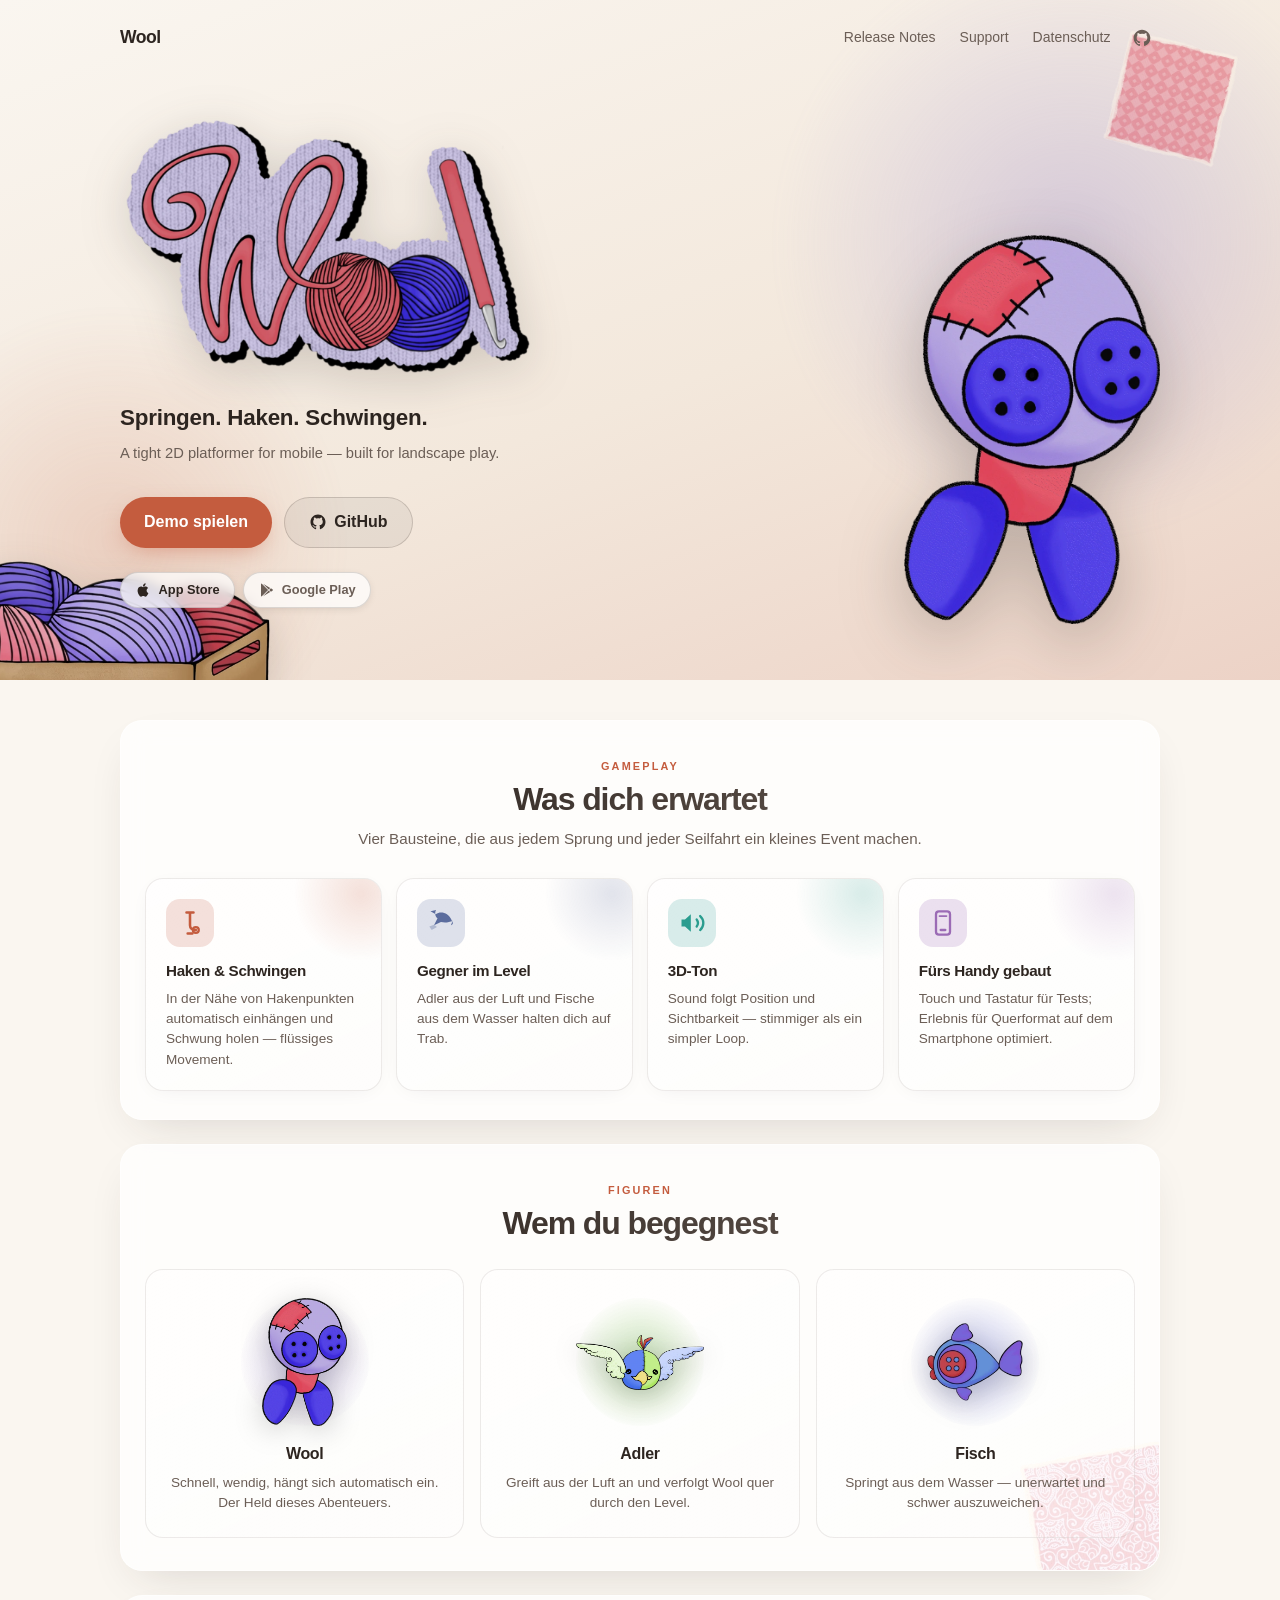
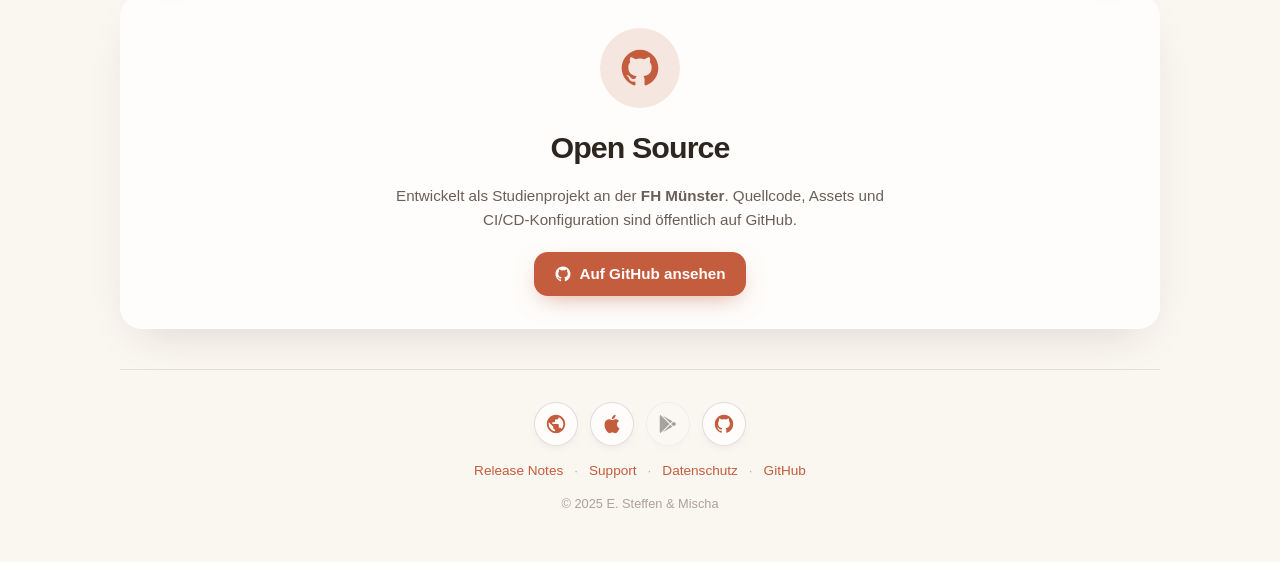
==== commit f7203c0b: "performance update" ====
--- a/www/index.html
+++ b/www/index.html
@@ -25,12 +25,7 @@
     <meta name="twitter:card" content="summary_large_image" />
     <link rel="icon" type="image/png" href="img/app-icon.png" />
     <link rel="apple-touch-icon" href="img/app-icon.png" />
-    <link rel="preconnect" href="https://fonts.googleapis.com" />
-    <link rel="preconnect" href="https://fonts.gstatic.com" crossorigin />
-    <link
-      href="https://fonts.googleapis.com/css2?family=Inter:wght@400;500;600;700;800&display=swap"
-      rel="stylesheet"
-    />
+    <link rel="stylesheet" href="fonts.css" />
     <link rel="stylesheet" href="marketing.css" />
   </head>
   <body>
--- a/www/marketing.css
+++ b/www/marketing.css
@@ -1032,6 +1032,89 @@
   margin-top: 0.25rem;
 }
 
+.legal-card--policy h2 {
+  margin: 1.9rem 0 0.6rem;
+  font-size: 1.02rem;
+  font-weight: 700;
+  letter-spacing: -0.015em;
+  line-height: 1.3;
+  color: var(--deep);
+}
+
+.legal-card--policy h2:first-of-type {
+  margin-top: 1.4rem;
+}
+
+.legal-card--policy h3 {
+  margin: 1.1rem 0 0.45rem;
+  font-size: 0.9rem;
+  font-weight: 700;
+  color: var(--deep);
+}
+
+.legal-prose {
+  margin: 0 0 0.9rem;
+  font-size: 0.92rem;
+  line-height: 1.62;
+  color: var(--deep);
+}
+
+.legal-prose:last-child {
+  margin-bottom: 0;
+}
+
+.legal-prose a,
+.legal-list a {
+  color: var(--accent);
+  font-weight: 600;
+  text-decoration: none;
+}
+
+.legal-prose a:hover,
+.legal-list a:hover {
+  text-decoration: underline;
+}
+
+.legal-list {
+  margin: 0 0 0.9rem;
+  padding-left: 1.15rem;
+  color: var(--deep);
+}
+
+.legal-list li {
+  font-size: 0.92rem;
+  line-height: 1.6;
+  margin-bottom: 0.4rem;
+}
+
+.legal-list li:last-child {
+  margin-bottom: 0;
+}
+
+/* Marks a value the developer still has to fill in, so an incomplete notice is
+   obvious on the page rather than only in the source. */
+.legal-todo {
+  font-weight: 700;
+  padding: 0.1rem 0.4rem;
+  border-radius: 6px;
+  background: rgba(214, 138, 60, 0.18);
+  color: var(--deep);
+}
+
+.legal-updated {
+  margin: 1.8rem 0 0;
+  padding-top: 0.9rem;
+  border-top: 1px solid rgba(107, 94, 86, 0.12);
+  font-size: 0.8rem;
+  color: var(--muted);
+}
+
+@media (prefers-color-scheme: dark) {
+  .legal-updated {
+    border-top-color: rgba(255, 255, 255, 0.08);
+  }
+}
+
 /* ─── Release notes ──────────────────────────────────────────────── */
 .release-list {
   list-style: none;
